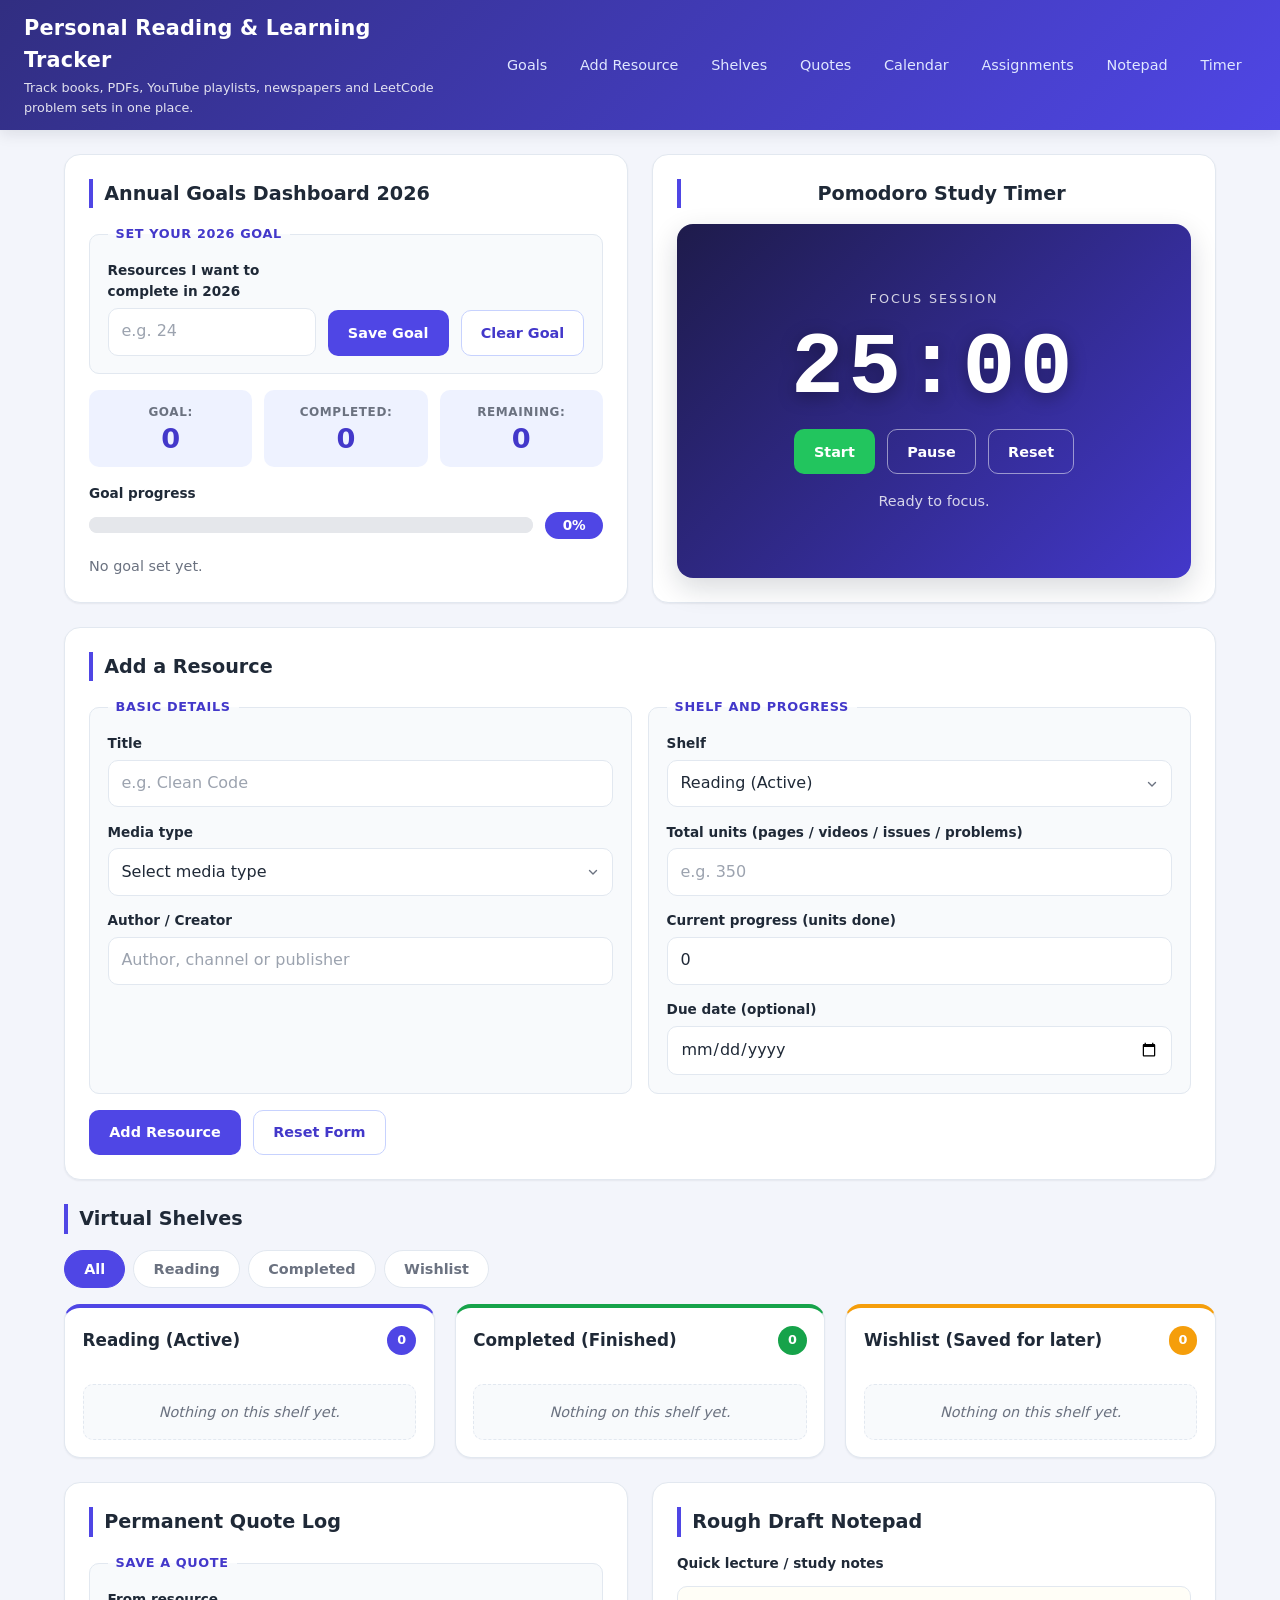
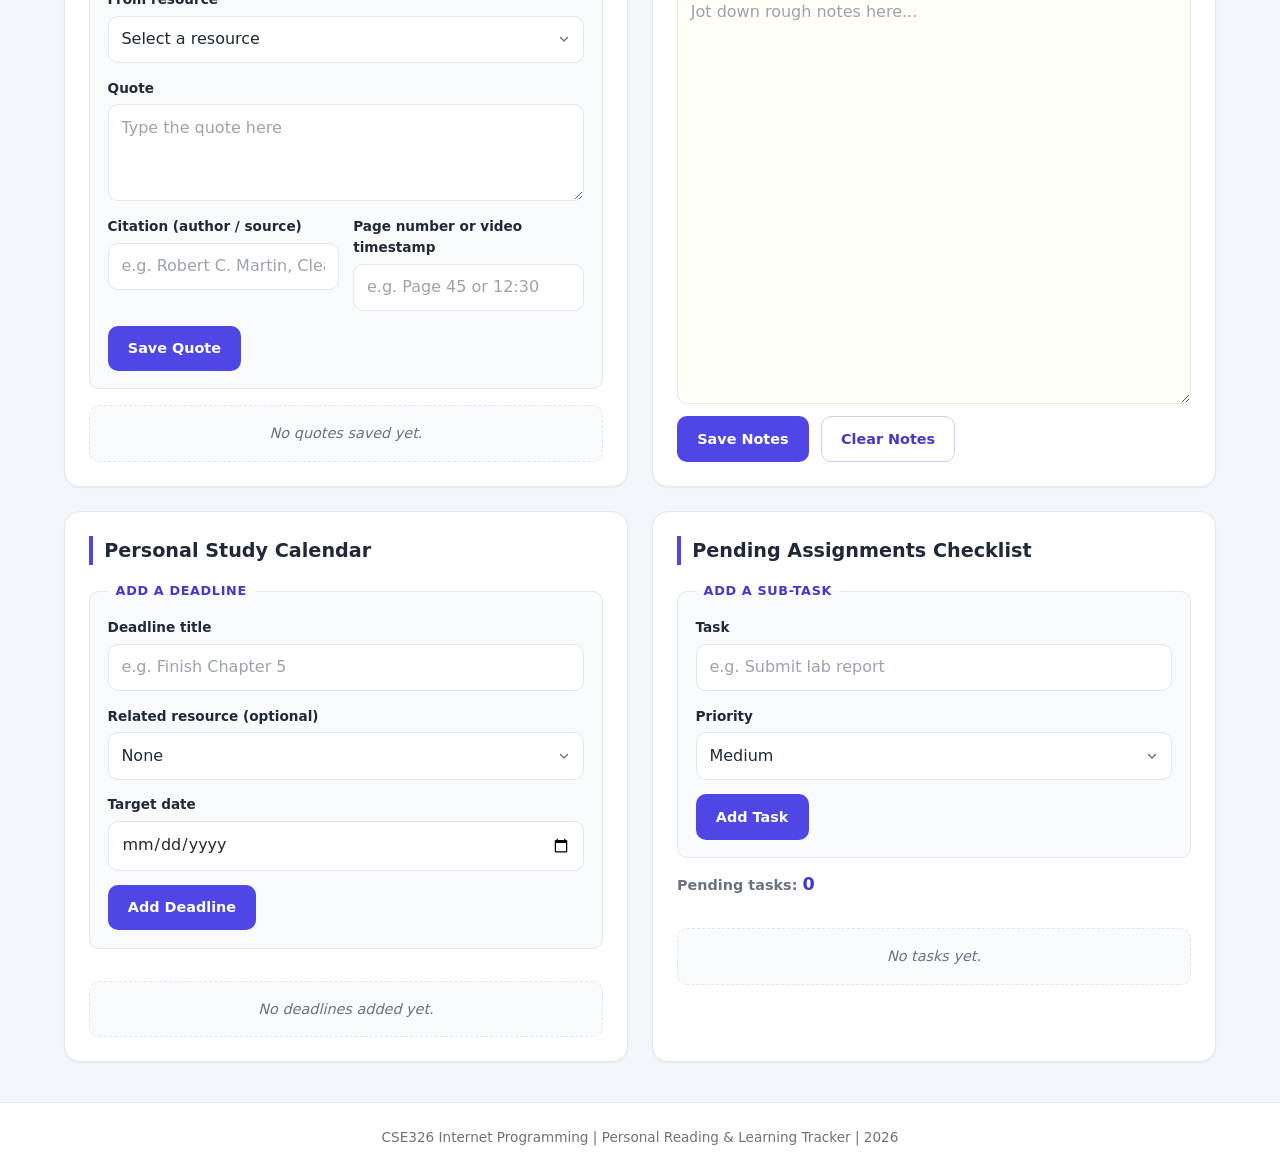
==== index.html @ ac452974 "Rename indexnaveen.html to index.html" ====
<!DOCTYPE html>
<html lang="en">
<head>
  <meta charset="UTF-8">
  <meta name="viewport" content="width=device-width, initial-scale=1.0">
  <meta name="description" content="Personal Reading and Learning Tracker for books, PDFs, YouTube playlists, newspapers and LeetCode problem sets.">
  <title>Personal Reading &amp; Learning Tracker</title>

  <!-- External stylesheet (will be created in the CSS step) -->
  <style>
/* =========================================================
   Personal Reading & Learning Tracker  |  style.css
   CSE326 Internet Programming
   ========================================================= */


/* =========================================================
   1. DESIGN TOKENS (colors, radius, shadows, spacing)
   Change a value here and it updates everywhere.
   ========================================================= */
:root {
  /* Brand and surface colors */
  --color-primary: #4f46e5;
  --color-primary-dark: #4338ca;
  --color-primary-soft: #eef2ff;
  --color-bg: #f3f5fb;
  --color-surface: #ffffff;
  --color-surface-alt: #f8fafc;
  --color-text: #1f2937;
  --color-muted: #6b7280;
  --color-border: #e2e8f0;
  --color-success: #16a34a;
  --color-danger: #dc2626;
  --color-warning: #d97706;

  /* Media type badge colors */
  --badge-book: #1e3a8a;        /* deep blue */
  --badge-pdf: #dc143c;         /* crimson red */
  --badge-youtube: #7f1d1d;     /* dark red */
  --badge-newspaper: #0f766e;   /* teal */
  --badge-leetcode: #f5a623;    /* orange / gold */

  /* Shape and depth */
  --radius-sm: 6px;
  --radius-md: 10px;
  --radius-lg: 16px;
  --radius-pill: 999px;
  --shadow-sm: 0 1px 2px rgba(15, 23, 42, 0.06);
  --shadow-md: 0 4px 14px rgba(15, 23, 42, 0.10);
  --shadow-lg: 0 10px 28px rgba(15, 23, 42, 0.16);

  /* Typography and motion */
  --font-main: "Segoe UI", system-ui, -apple-system, Roboto, "Helvetica Neue", Arial, sans-serif;
  --font-digital: "Courier New", ui-monospace, "SF Mono", Consolas, monospace;
  --transition: 0.2s ease;

  /* Dropdown arrow icon (used by every select) */
  --chevron-icon: url("data:image/svg+xml,%3Csvg xmlns='http://www.w3.org/2000/svg' viewBox='0 0 20 20' fill='none' stroke='%236b7280' stroke-width='2' stroke-linecap='round' stroke-linejoin='round'%3E%3Cpath d='M5 8l5 5 5-5'/%3E%3C/svg%3E");
}


/* =========================================================
   2. RESET AND BASE STYLES
   ========================================================= */
*,
*::before,
*::after {
  box-sizing: border-box;
}

html {
  scroll-behavior: smooth;
}

body {
  margin: 0;
  font-family: var(--font-main);
  font-size: 16px;
  line-height: 1.55;
  color: var(--color-text);
  background: var(--color-bg);
}

h1, h2, h3, h4, p, blockquote {
  margin: 0;
}

ul {
  margin: 0;
  padding: 0;
  list-style: none;
}

/* Utility class: JavaScript adds "hidden" to hide something */
.hidden {
  display: none !important;
}


/* =========================================================
   3. STICKY HEADER AND NAVIGATION BAR
   ========================================================= */
.site-header {
  position: sticky;
  top: 0;
  z-index: 100;
  display: grid;
  grid-template-columns: 1fr auto;
  grid-template-areas:
    "title nav"
    "tagline nav";
  align-items: center;
  column-gap: 2rem;
  row-gap: 0.1rem;
  padding: 0.75rem 1.5rem;
  color: #ffffff;
  background: linear-gradient(135deg, #312e81, #4f46e5);
  box-shadow: var(--shadow-md);
}

.site-title {
  grid-area: title;
  font-size: 1.3rem;
  font-weight: 700;
  letter-spacing: 0.2px;
}

.site-tagline {
  grid-area: tagline;
  font-size: 0.8rem;
  opacity: 0.85;
}

.main-nav {
  grid-area: nav;
}

.main-nav-list {
  display: flex;
  flex-wrap: wrap;
  gap: 0.25rem;
}

.main-nav-link {
  display: block;
  padding: 0.5rem 0.9rem;
  font-size: 0.9rem;
  font-weight: 500;
  color: #e0e7ff;
  text-decoration: none;
  white-space: nowrap;
  border-radius: var(--radius-pill);
  transition: background var(--transition), color var(--transition);
}

.main-nav-link:hover {
  color: #ffffff;
  background: rgba(255, 255, 255, 0.18);
}

.main-nav-link:focus-visible {
  outline: 2px solid #ffffff;
  outline-offset: 2px;
}

/* Active tab indicator (JavaScript will add the "active" class later) */
.main-nav-link.active,
.main-nav-link[aria-current="page"] {
  color: var(--color-primary-dark);
  font-weight: 700;
  background: #ffffff;
  box-shadow: var(--shadow-sm);
}


/* =========================================================
   4. MAIN PAGE LAYOUT (desktop grid)
   Uses the section IDs from index.html
   ========================================================= */
.main-content {
  display: grid;
  grid-template-columns: repeat(2, minmax(0, 1fr));
  grid-template-areas:
    "goals    timer"
    "add      add"
    "shelves  shelves"
    "quotes   notes"
    "calendar tasks";
  gap: 1.5rem;
  max-width: 1200px;
  margin: 0 auto;
  padding: 1.5rem;
}

#goals-section        { grid-area: goals; }
#pomodoro-section     { grid-area: timer; }
#add-resource-section { grid-area: add; }
#shelves-section      { grid-area: shelves; }
#quotes-section       { grid-area: quotes; }
#notepad-section      { grid-area: notes; }
#calendar-section     { grid-area: calendar; }
#assignments-section  { grid-area: tasks; }

/* Every section looks like a white dashboard card */
.main-content > section {
  display: flex;
  flex-direction: column;
  gap: 1rem;
  min-width: 0;
  padding: 1.5rem;
  background: var(--color-surface);
  border: 1px solid var(--color-border);
  border-radius: var(--radius-lg);
  box-shadow: var(--shadow-sm);
  scroll-margin-top: 140px; /* keeps anchor jumps from hiding under the sticky header */
}

/* The shelves section only holds the three shelf cards, so it stays transparent */
#shelves-section {
  padding: 0;
  background: transparent;
  border: none;
  box-shadow: none;
}

.section-heading {
  padding-left: 0.7rem;
  font-size: 1.2rem;
  font-weight: 700;
  border-left: 4px solid var(--color-primary);
}


/* =========================================================
   5. FORMS AND CONTROLS
   ========================================================= */
.form-fieldset {
  display: flex;
  flex-direction: column;
  gap: 0.9rem;
  min-width: 0;
  margin: 0;
  padding: 1rem 1.1rem 1.1rem;
  background: var(--color-surface-alt);
  border: 1px solid var(--color-border);
  border-radius: var(--radius-md);
}

.form-legend {
  padding: 0 0.5rem;
  font-size: 0.8rem;
  font-weight: 700;
  letter-spacing: 0.05em;
  text-transform: uppercase;
  color: var(--color-primary-dark);
}

.form-group {
  display: flex;
  flex-direction: column;
  gap: 0.35rem;
  min-width: 0;
}

.form-label {
  font-size: 0.85rem;
  font-weight: 600;
}

.form-input,
.form-select,
.form-textarea {
  width: 100%;
  padding: 0.65rem 0.8rem;
  font: inherit;
  color: var(--color-text);
  background: #ffffff;
  border: 1.5px solid var(--color-border);
  border-radius: var(--radius-md);
  transition: border-color var(--transition), box-shadow var(--transition);
}

.form-input::placeholder,
.form-textarea::placeholder {
  color: #9ca3af;
}

/* Focus highlight */
.form-input:focus,
.form-select:focus,
.form-textarea:focus {
  outline: none;
  border-color: var(--color-primary);
  box-shadow: 0 0 0 3px rgba(79, 70, 229, 0.2);
}

/* Custom dropdown select */
.form-select,
.move-shelf-select {
  appearance: none;
  -webkit-appearance: none;
  cursor: pointer;
  background-image: var(--chevron-icon);
  background-repeat: no-repeat;
  background-position: right 0.75rem center;
  background-size: 14px;
}

.form-select {
  padding-right: 2.2rem;
}

.form-textarea {
  min-height: 90px;
  resize: vertical;
}

/* Buttons */
.button {
  display: inline-flex;
  align-items: center;
  justify-content: center;
  gap: 0.4rem;
  padding: 0.65rem 1.2rem;
  font: inherit;
  font-size: 0.9rem;
  font-weight: 600;
  cursor: pointer;
  border: 1.5px solid transparent;
  border-radius: var(--radius-md);
  transition: transform var(--transition), box-shadow var(--transition),
              background var(--transition), color var(--transition);
}

.button:hover {
  transform: translateY(-1px);
  box-shadow: var(--shadow-md);
}

.button:active {
  transform: translateY(0);
  box-shadow: none;
}

.button:focus-visible {
  outline: 3px solid rgba(79, 70, 229, 0.45);
  outline-offset: 2px;
}

.button:disabled {
  opacity: 0.5;
  cursor: not-allowed;
  transform: none;
  box-shadow: none;
}

.button-primary {
  color: #ffffff;
  background: var(--color-primary);
}

.button-primary:hover {
  background: var(--color-primary-dark);
}

.button-secondary {
  color: var(--color-primary-dark);
  background: #ffffff;
  border-color: #c7d2fe;
}

.button-secondary:hover {
  background: var(--color-primary-soft);
}

.button-danger {
  padding: 0.45rem 0.8rem;
  font-size: 0.8rem;
  color: var(--color-danger);
  background: #ffffff;
  border-color: #fecaca;
}

.button-danger:hover {
  color: #ffffff;
  background: var(--color-danger);
}

.form-fieldset > .button {
  align-self: flex-start;
}

.form-actions {
  display: flex;
  flex-wrap: wrap;
  gap: 0.75rem;
}

/* Messages */
.error-message {
  font-size: 0.85rem;
  font-weight: 500;
  color: var(--color-danger);
}

.status-message {
  font-size: 0.9rem;
  color: var(--color-muted);
}

.error-message:empty,
.status-message:empty {
  display: none;
}

.empty-message {
  padding: 1rem;
  font-size: 0.9rem;
  font-style: italic;
  text-align: center;
  color: var(--color-muted);
  background: var(--color-surface-alt);
  border: 1px dashed var(--color-border);
  border-radius: var(--radius-md);
}


/* =========================================================
   6. ANNUAL GOALS DASHBOARD AND PROGRESS BAR
   ========================================================= */
/* Goal form: input on the left, two buttons on the right */
#goal-fieldset {
  display: grid;
  grid-template-columns: minmax(0, 1fr) auto auto;
  align-items: end;
  gap: 0.75rem;
}

#goal-fieldset > .button {
  align-self: end;
}

/* Three counter tiles */
.goal-counters {
  display: grid;
  grid-template-columns: repeat(3, 1fr);
  gap: 0.75rem;
}

.counter-item {
  display: flex;
  flex-direction: column;
  gap: 0.15rem;
  padding: 0.8rem 0.5rem;
  font-size: 0.75rem;
  font-weight: 600;
  letter-spacing: 0.05em;
  text-align: center;
  text-transform: uppercase;
  color: var(--color-muted);
  background: var(--color-primary-soft);
  border-radius: var(--radius-md);
}

.counter-value {
  font-size: 1.7rem;
  line-height: 1.1;
  letter-spacing: 0;
  text-transform: none;
  color: var(--color-primary-dark);
}

.goal-progress-wrapper {
  display: flex;
  flex-wrap: wrap;
  align-items: center;
  gap: 0.5rem 0.75rem;
}

.goal-progress-wrapper .form-label {
  flex: 0 0 100%;
}

/* Styled progress bar: track + filled part */
.goal-progress-bar {
  flex: 1;
  min-width: 0;
  height: 16px;
  border: none;
  border-radius: var(--radius-pill);
  background: #e5e7eb;
  overflow: hidden;
  appearance: none;
  -webkit-appearance: none;
}

.goal-progress-bar::-webkit-progress-bar {
  background: #e5e7eb;
  border-radius: var(--radius-pill);
}

.goal-progress-bar::-webkit-progress-value {
  background: linear-gradient(90deg, #6366f1, #22c55e);
  border-radius: var(--radius-pill);
  transition: width 0.4s ease;
}

.goal-progress-bar::-moz-progress-bar {
  background: linear-gradient(90deg, #6366f1, #22c55e);
  border-radius: var(--radius-pill);
}

/* Percentage counter pill */
.goal-progress-percent {
  min-width: 3.6rem;
  padding: 0.2rem 0.75rem;
  font-size: 0.85rem;
  font-weight: 700;
  text-align: center;
  color: #ffffff;
  background: var(--color-primary);
  border-radius: var(--radius-pill);
}


/* =========================================================
   7. ADD RESOURCE FORM (two fieldsets side by side)
   ========================================================= */
.resource-form {
  display: grid;
  grid-template-columns: repeat(2, minmax(0, 1fr));
  gap: 1rem;
}

.resource-form .form-actions,
.resource-form .error-message {
  grid-column: 1 / -1;
}


/* =========================================================
   8. VIRTUAL SHELVES AND FILTER BUTTONS
   ========================================================= */
.filter-group {
  display: flex;
  flex-wrap: wrap;
  gap: 0.5rem;
}

.filter-button {
  padding: 0.45rem 1.2rem;
  color: var(--color-muted);
  background: #ffffff;
  border-color: var(--color-border);
  border-radius: var(--radius-pill);
}

.filter-button:hover {
  color: var(--color-primary-dark);
  background: var(--color-primary-soft);
}

.filter-button.active {
  color: #ffffff;
  background: var(--color-primary);
  border-color: var(--color-primary);
}

.shelves-grid {
  display: grid;
  grid-template-columns: repeat(auto-fit, minmax(280px, 1fr));
  align-items: start;
  gap: 1.25rem;
}

.shelf {
  --shelf-accent: var(--color-primary);
  display: flex;
  flex-direction: column;
  gap: 0.9rem;
  min-width: 0;
  padding: 1.1rem;
  background: var(--color-surface);
  border: 1px solid var(--color-border);
  border-top: 4px solid var(--shelf-accent);
  border-radius: var(--radius-lg);
  box-shadow: var(--shadow-sm);
}

.shelf-reading   { --shelf-accent: #4f46e5; }
.shelf-completed { --shelf-accent: #16a34a; }
.shelf-wishlist  { --shelf-accent: #f59e0b; }

.shelf-heading {
  display: flex;
  align-items: center;
  justify-content: space-between;
  gap: 0.5rem;
  font-size: 1.05rem;
}

.shelf-count {
  display: inline-flex;
  align-items: center;
  justify-content: center;
  min-width: 1.8rem;
  height: 1.8rem;
  padding: 0 0.5rem;
  font-size: 0.8rem;
  font-weight: 700;
  color: #ffffff;
  background: var(--shelf-accent);
  border-radius: var(--radius-pill);
}

.resource-list {
  display: grid;
  gap: 0.9rem;
}


/* =========================================================
   9. RESOURCE CARDS (library cards)
   ========================================================= */
.resource-card {
  --media-color: var(--color-primary);
  display: flex;
  flex-direction: column;
  gap: 0.6rem;
  padding: 1rem;
  background: var(--color-surface);
  border: 1px solid var(--color-border);
  border-left: 5px solid var(--media-color);
  border-radius: var(--radius-md);
  box-shadow: var(--shadow-sm);
  transition: transform var(--transition), box-shadow var(--transition);
}

/* Hover elevation effect */
.resource-card:hover {
  transform: translateY(-4px);
  box-shadow: var(--shadow-lg);
}

/* Card edge color follows the media type (JavaScript sets data-media later) */
.resource-card[data-media="book"]      { --media-color: var(--badge-book); }
.resource-card[data-media="pdf"]       { --media-color: var(--badge-pdf); }
.resource-card[data-media="youtube"]   { --media-color: var(--badge-youtube); }
.resource-card[data-media="newspaper"] { --media-color: var(--badge-newspaper); }
.resource-card[data-media="leetcode"]  { --media-color: var(--badge-leetcode); }

.resource-card-header {
  display: flex;
  align-items: flex-start;
  justify-content: space-between;
  gap: 0.5rem;
  padding-bottom: 0.5rem;
  border-bottom: 1px solid var(--color-border);
}

.resource-title {
  font-size: 1rem;
  line-height: 1.3;
  overflow-wrap: anywhere;
}

.resource-creator {
  font-size: 0.85rem;
  color: var(--color-muted);
}

.resource-due {
  font-size: 0.8rem;
  color: var(--color-muted);
}

.resource-due-date {
  font-weight: 600;
  color: var(--color-text);
}

/* ----- Media type badges (color-coded pills) ----- */
.resource-media-badge {
  display: inline-block;
  flex-shrink: 0;
  padding: 0.2rem 0.7rem;
  font-size: 0.7rem;
  font-weight: 700;
  letter-spacing: 0.03em;
  text-transform: uppercase;
  white-space: nowrap;
  color: #ffffff;
  background: #64748b;
  border-radius: var(--radius-pill);
}

.resource-media-badge:empty {
  display: none;
}

.badge-book      { background: var(--badge-book);      color: #ffffff; }
.badge-pdf       { background: var(--badge-pdf);       color: #ffffff; }
.badge-youtube   { background: var(--badge-youtube);   color: #ffffff; }
.badge-newspaper { background: var(--badge-newspaper); color: #ffffff; }
.badge-leetcode  { background: var(--badge-leetcode);  color: #1f1f1f; }

/* ----- Progress area with the range slider ----- */
.resource-progress-area {
  display: flex;
  flex-direction: column;
  gap: 0.4rem;
  padding: 0.7rem 0.8rem;
  background: var(--color-surface-alt);
  border-radius: var(--radius-md);
}

.progress-slider-label {
  display: flex;
  flex-direction: column;
  gap: 0.4rem;
  font-size: 0.8rem;
  font-weight: 600;
  color: var(--color-muted);
}

/* Numerical output pill, e.g. "120 / 350" */
.progress-output {
  align-self: flex-end;
  padding: 0.15rem 0.7rem;
  font-size: 0.85rem;
  font-weight: 700;
  font-variant-numeric: tabular-nums;
  color: var(--color-primary-dark);
  background: var(--color-primary-soft);
  border-radius: var(--radius-pill);
}

/* Custom range slider.
   --fill is the filled percentage; JavaScript can update it later. */
.progress-slider {
  --fill: 0%;
  width: 100%;
  height: 20px;
  margin: 0;
  cursor: pointer;
  background: transparent;
  accent-color: var(--color-primary);
  appearance: none;
  -webkit-appearance: none;
}

.progress-slider:focus {
  outline: none;
}

/* Chrome, Edge, Safari */
.progress-slider::-webkit-slider-runnable-track {
  height: 8px;
  border-radius: var(--radius-pill);
  background: linear-gradient(to right, var(--color-primary) var(--fill), #dbe1ee var(--fill));
}

.progress-slider::-webkit-slider-thumb {
  width: 20px;
  height: 20px;
  margin-top: -6px;
  background: #ffffff;
  border: 3px solid var(--color-primary);
  border-radius: 50%;
  box-shadow: 0 2px 6px rgba(0, 0, 0, 0.25);
  transition: transform 0.15s ease;
  appearance: none;
  -webkit-appearance: none;
}

.progress-slider:hover::-webkit-slider-thumb {
  transform: scale(1.15);
}

.progress-slider:focus-visible::-webkit-slider-thumb {
  box-shadow: 0 0 0 5px rgba(79, 70, 229, 0.3);
}

/* Firefox */
.progress-slider::-moz-range-track {
  height: 8px;
  background: #dbe1ee;
  border-radius: var(--radius-pill);
}

.progress-slider::-moz-range-progress {
  height: 8px;
  background: var(--color-primary);
  border-radius: var(--radius-pill);
}

.progress-slider::-moz-range-thumb {
  box-sizing: border-box;
  width: 20px;
  height: 20px;
  background: #ffffff;
  border: 3px solid var(--color-primary);
  border-radius: 50%;
  box-shadow: 0 2px 6px rgba(0, 0, 0, 0.25);
}

.progress-slider:focus-visible::-moz-range-thumb {
  box-shadow: 0 0 0 5px rgba(79, 70, 229, 0.3);
}

/* ----- Card actions: move shelf + delete ----- */
.resource-card-actions {
  display: flex;
  flex-wrap: wrap;
  align-items: center;
  justify-content: space-between;
  gap: 0.5rem;
  padding-top: 0.6rem;
  border-top: 1px solid var(--color-border);
}

.move-shelf-label {
  display: flex;
  align-items: center;
  gap: 0.4rem;
  font-size: 0.8rem;
  font-weight: 600;
  color: var(--color-muted);
}

.move-shelf-select {
  padding: 0.35rem 1.9rem 0.35rem 0.6rem;
  font: inherit;
  font-size: 0.8rem;
  color: var(--color-text);
  background-color: #ffffff;
  border: 1.5px solid var(--color-border);
  border-radius: var(--radius-sm);
}

.move-shelf-select:focus {
  outline: none;
  border-color: var(--color-primary);
  box-shadow: 0 0 0 3px rgba(79, 70, 229, 0.2);
}


/* =========================================================
   10. QUOTE LOG (form grid + blockquotes)
   ========================================================= */
.quote-form .form-fieldset {
  display: grid;
  grid-template-columns: repeat(2, minmax(0, 1fr));
  gap: 0.9rem;
}

/* The resource dropdown and the quote textarea take the full row */
.quote-form .form-group:has(> select),
.quote-form .form-group:has(> textarea),
.quote-form .form-fieldset > .button {
  grid-column: 1 / -1;
}

.quote-form .form-fieldset > .button {
  justify-self: start;
}

.quotes-list {
  display: grid;
  gap: 0.9rem;
}

.quote-item {
  display: flex;
  align-items: flex-start;
  justify-content: space-between;
  gap: 1rem;
  padding: 1rem;
  background: var(--color-surface-alt);
  border: 1px solid var(--color-border);
  border-radius: var(--radius-md);
  box-shadow: var(--shadow-sm);
}

.quote-body {
  flex: 1;
  min-width: 0;
  padding-left: 1rem;
  border-left: 4px solid var(--color-primary);
}

.quote-text {
  font-size: 1rem;
  font-style: italic;
  line-height: 1.6;
  overflow-wrap: anywhere;
}

.quote-meta {
  display: flex;
  flex-wrap: wrap;
  gap: 0.25rem 0.75rem;
  margin-top: 0.6rem;
  font-size: 0.8rem;
  color: var(--color-muted);
}

.quote-meta > :empty {
  display: none;
}

.quote-citation {
  font-style: normal;
  font-weight: 600;
  color: var(--color-primary-dark);
}

.quote-resource-name {
  padding: 0 0.6rem;
  color: var(--color-primary-dark);
  background: var(--color-primary-soft);
  border-radius: var(--radius-pill);
}

.quote-timestamp {
  margin-left: auto;
}


/* =========================================================
   11. STUDY CALENDAR (deadlines)
   ========================================================= */
.deadline-list {
  display: grid;
  gap: 0.6rem;
}

.deadline-item {
  display: flex;
  flex-wrap: wrap;
  align-items: center;
  gap: 0.4rem 0.75rem;
  padding: 0.75rem 0.9rem;
  background: var(--color-surface-alt);
  border: 1px solid var(--color-border);
  border-left: 4px solid var(--color-warning);
  border-radius: var(--radius-md);
}

.deadline-title {
  flex: 1 1 140px;
  min-width: 0;
  overflow-wrap: anywhere;
}

.deadline-date {
  font-size: 0.85rem;
  font-variant-numeric: tabular-nums;
  color: var(--color-muted);
}

.deadline-resource,
.deadline-countdown {
  padding: 0.1rem 0.65rem;
  font-size: 0.75rem;
  font-weight: 700;
  border-radius: var(--radius-pill);
}

.deadline-resource {
  color: var(--color-primary-dark);
  background: var(--color-primary-soft);
}

.deadline-countdown {
  color: #92400e;
  background: #fef3c7;
}

.deadline-resource:empty,
.deadline-countdown:empty {
  display: none;
}

/* JavaScript can add "overdue" to a past deadline */
.deadline-item.overdue {
  border-left-color: var(--color-danger);
}

.deadline-item.overdue .deadline-countdown {
  color: #991b1b;
  background: #fee2e2;
}


/* =========================================================
   12. PENDING ASSIGNMENTS CHECKLIST
   ========================================================= */
.task-summary {
  font-size: 0.9rem;
  font-weight: 600;
  color: var(--color-muted);
}

.task-summary .counter-value {
  font-size: 1.1rem;
}

.task-list {
  display: grid;
  gap: 0.6rem;
}

.task-item {
  display: flex;
  align-items: center;
  gap: 0.75rem;
  padding: 0.7rem 0.9rem;
  background: var(--color-surface-alt);
  border: 1px solid var(--color-border);
  border-radius: var(--radius-md);
}

.task-checkbox {
  flex-shrink: 0;
  width: 20px;
  height: 20px;
  cursor: pointer;
  accent-color: var(--color-primary);
}

.task-title {
  flex: 1;
  min-width: 0;
  overflow-wrap: anywhere;
}

/* A ticked checkbox crosses out the task title (pure CSS) */
.task-checkbox:checked + .task-title {
  color: var(--color-muted);
  text-decoration: line-through;
}

.task-priority-badge {
  padding: 0.15rem 0.7rem;
  font-size: 0.7rem;
  font-weight: 700;
  letter-spacing: 0.03em;
  text-transform: uppercase;
  color: #374151;
  background: #e5e7eb;
  border-radius: var(--radius-pill);
}

/* JavaScript will add one of these classes to the priority badge */
.priority-high   { color: #991b1b; background: #fee2e2; }
.priority-medium { color: #92400e; background: #fef3c7; }
.priority-low    { color: #166534; background: #dcfce7; }


/* =========================================================
   13. ROUGH DRAFT NOTEPAD
   ========================================================= */
#notepad-form {
  display: flex;
  flex: 1;
  flex-direction: column;
  gap: 0.75rem;
}

.notepad-textarea {
  flex: 1;
  min-height: 220px;
  line-height: 1.7;
  background: #fffef7;
}


/* =========================================================
   14. POMODORO STUDY TIMER
   ========================================================= */
#pomodoro-section {
  text-align: center;
}

.pomodoro-card {
  display: flex;
  flex: 1;
  flex-direction: column;
  align-items: center;
  justify-content: center;
  gap: 1rem;
  padding: 1.5rem 1rem;
  color: #ffffff;
  background: linear-gradient(135deg, #1e1b4b, #4338ca);
  border-radius: var(--radius-lg);
  box-shadow: var(--shadow-lg);
}

.timer-mode-label {
  font-size: 0.8rem;
  letter-spacing: 0.15em;
  text-transform: uppercase;
  opacity: 0.8;
}

/* Large digital counter */
.timer-display {
  font-family: var(--font-digital);
  font-size: clamp(3.2rem, 9vw, 5.5rem);
  font-weight: 700;
  font-variant-numeric: tabular-nums;
  line-height: 1;
  letter-spacing: 0.05em;
  text-shadow: 0 4px 18px rgba(0, 0, 0, 0.35);
}

/* JavaScript can add "running" while the timer counts down */
.timer-display.running {
  color: #86efac;
}

/* Start, Pause and Reset side by side */
.timer-controls {
  display: flex;
  flex-wrap: wrap;
  justify-content: center;
  gap: 0.75rem;
}

.pomodoro-card .button-primary {
  background: #22c55e;
}

.pomodoro-card .button-primary:hover {
  background: #16a34a;
}

.pomodoro-card .button-secondary {
  color: #ffffff;
  background: transparent;
  border-color: rgba(255, 255, 255, 0.5);
}

.pomodoro-card .button-secondary:hover {
  background: rgba(255, 255, 255, 0.15);
}

.pomodoro-card .status-message {
  color: rgba(255, 255, 255, 0.8);
}


/* =========================================================
   15. FOOTER
   ========================================================= */
.site-footer {
  margin-top: 1rem;
  padding: 1.5rem 1rem;
  font-size: 0.85rem;
  text-align: center;
  color: var(--color-muted);
  background: var(--color-surface);
  border-top: 1px solid var(--color-border);
}


/* =========================================================
   16. RESPONSIVE: SMALL LAPTOP / LARGE TABLET (max 1100px)
   Header stacks: title, tagline, then the nav row
   ========================================================= */
@media (max-width: 1100px) {
  .site-header {
    grid-template-columns: 1fr;
    grid-template-areas:
      "title"
      "tagline"
      "nav";
    row-gap: 0.4rem;
  }
}


/* =========================================================
   17. RESPONSIVE: TABLET (max 1024px)
   ========================================================= */
@media (max-width: 1024px) {
  .main-content {
    gap: 1.25rem;
    padding: 1.25rem;
  }

  .main-content > section {
    padding: 1.25rem;
  }
}


/* =========================================================
   18. RESPONSIVE: MOBILE (max 768px)
   Everything becomes one stacked column
   ========================================================= */
@media (max-width: 768px) {
  .site-header {
    padding: 0.6rem 1rem;
  }

  .site-title {
    font-size: 1.1rem;
  }

  .site-tagline {
    display: none;
  }

  /* Menu scrolls sideways instead of wrapping */
  .main-nav {
    overflow-x: auto;
    padding-bottom: 0.2rem;
  }

  .main-nav-list {
    flex-wrap: nowrap;
  }

  .main-content {
    grid-template-columns: minmax(0, 1fr);
    grid-template-areas:
      "goals"
      "timer"
      "add"
      "shelves"
      "quotes"
      "calendar"
      "tasks"
      "notes";
    padding: 1rem;
  }

  .main-content > section {
    padding: 1rem;
    scroll-margin-top: 110px;
  }

  #shelves-section {
    padding: 0;
  }

  .resource-form,
  .quote-form .form-fieldset {
    grid-template-columns: 1fr;
  }

  .shelves-grid {
    grid-template-columns: 1fr;
  }

  .quote-item {
    flex-direction: column;
  }

  .quote-timestamp {
    margin-left: 0;
  }
}


/* =========================================================
   19. RESPONSIVE: SMALL PHONES (max 480px)
   ========================================================= */
@media (max-width: 480px) {
  #goal-fieldset {
    grid-template-columns: 1fr;
  }

  #goal-fieldset > .button {
    width: 100%;
  }

  .counter-item {
    padding: 0.6rem 0.25rem;
    font-size: 0.65rem;
  }

  .counter-value {
    font-size: 1.4rem;
  }

  .form-actions .button {
    flex: 1;
  }

  .timer-controls .button {
    flex: 1;
    padding-inline: 0.8rem;
  }

  .resource-card-actions {
    flex-direction: column;
    align-items: stretch;
  }

  .move-shelf-label {
    justify-content: space-between;
  }
}


/* =========================================================
   20. ACCESSIBILITY: reduce motion for users who prefer it
   ========================================================= */
@media (prefers-reduced-motion: reduce) {
  *,
  *::before,
  *::after {
    scroll-behavior: auto !important;
    transition-duration: 0.01ms !important;
    animation-duration: 0.01ms !important;
  }
}

</style>
</head>
<body id="app-body">

  <!-- ==========================================================
       BLOCK 1: SITE HEADER AND MAIN NAVIGATION
       ========================================================== -->
  <header id="site-header" class="site-header">
    <h1 id="site-title" class="site-title">Personal Reading &amp; Learning Tracker</h1>
    <p id="site-tagline" class="site-tagline">Track books, PDFs, YouTube playlists, newspapers and LeetCode problem sets in one place.</p>

    <nav id="main-nav" class="main-nav" aria-label="Main navigation">
      <ul id="main-nav-list" class="main-nav-list">
        <li class="main-nav-item"><a id="nav-goals" class="main-nav-link" href="#goals-section">Goals</a></li>
        <li class="main-nav-item"><a id="nav-add" class="main-nav-link" href="#add-resource-section">Add Resource</a></li>
        <li class="main-nav-item"><a id="nav-shelves" class="main-nav-link" href="#shelves-section">Shelves</a></li>
        <li class="main-nav-item"><a id="nav-quotes" class="main-nav-link" href="#quotes-section">Quotes</a></li>
        <li class="main-nav-item"><a id="nav-calendar" class="main-nav-link" href="#calendar-section">Calendar</a></li>
        <li class="main-nav-item"><a id="nav-assignments" class="main-nav-link" href="#assignments-section">Assignments</a></li>
        <li class="main-nav-item"><a id="nav-notes" class="main-nav-link" href="#notepad-section">Notepad</a></li>
        <li class="main-nav-item"><a id="nav-timer" class="main-nav-link" href="#pomodoro-section">Timer</a></li>
      </ul>
    </nav>
  </header>

  <main id="main-content" class="main-content">

    <!-- ==========================================================
         BLOCK 2: ANNUAL GOALS DASHBOARD (2026)
         Goal input, completion counters and progress bar
         ========================================================== -->
    <section id="goals-section" class="dashboard-section goals-section">
      <h2 id="goals-heading" class="section-heading">Annual Goals Dashboard 2026</h2>

      <form id="goal-form" class="goal-form" novalidate>
        <fieldset id="goal-fieldset" class="form-fieldset">
          <legend id="goal-legend" class="form-legend">Set your 2026 goal</legend>

          <div class="form-group">
            <label id="goal-label" class="form-label" for="goal-input">Resources I want to complete in 2026</label>
            <input type="number" id="goal-input" class="form-input goal-input" name="goalTarget" min="1" max="1000" placeholder="e.g. 24">
          </div>

          <button type="submit" id="goal-submit-button" class="button button-primary goal-submit-button">Save Goal</button>
          <button type="button" id="goal-reset-button" class="button button-secondary goal-reset-button">Clear Goal</button>
        </fieldset>
        <p id="goal-error-message" class="error-message" aria-live="polite"></p>
      </form>

      <!-- Completion counters -->
      <div id="goal-counters" class="goal-counters">
        <p class="counter-item">Goal: <strong id="goal-target-count" class="counter-value">0</strong></p>
        <p class="counter-item">Completed: <strong id="goal-completed-count" class="counter-value">0</strong></p>
        <p class="counter-item">Remaining: <strong id="goal-remaining-count" class="counter-value">0</strong></p>
      </div>

      <!-- Goal progress bar -->
      <div id="goal-progress-wrapper" class="goal-progress-wrapper">
        <label id="goal-progress-label" class="form-label" for="goal-progress-bar">Goal progress</label>
        <progress id="goal-progress-bar" class="goal-progress-bar" value="0" max="100">0%</progress>
        <output id="goal-progress-percent" class="goal-progress-percent" for="goal-progress-bar">0%</output>
      </div>
      <p id="goal-status-message" class="status-message" aria-live="polite">No goal set yet.</p>
    </section>

    <!-- ==========================================================
         BLOCK 3: ADD RESOURCE FORM
         Title, media type, creator, shelf, total units, progress, due date
         ========================================================== -->
    <section id="add-resource-section" class="form-section add-resource-section">
      <h2 id="add-resource-heading" class="section-heading">Add a Resource</h2>

      <form id="resource-form" class="resource-form" novalidate>

        <!-- Group A: basic details -->
        <fieldset id="resource-details-fieldset" class="form-fieldset">
          <legend id="resource-details-legend" class="form-legend">Basic details</legend>

          <div class="form-group">
            <label id="resource-title-label" class="form-label" for="resource-title-input">Title</label>
            <input type="text" id="resource-title-input" class="form-input" name="title" placeholder="e.g. Clean Code">
          </div>

          <div class="form-group">
            <label id="resource-media-label" class="form-label" for="resource-media-select">Media type</label>
            <select id="resource-media-select" class="form-select" name="mediaType">
              <option value="">Select media type</option>
              <option value="book">Physical Book</option>
              <option value="pdf">PDF</option>
              <option value="youtube">YouTube Playlist</option>
              <option value="newspaper">Newspaper</option>
              <option value="leetcode">LeetCode Problem Set</option>
            </select>
          </div>

          <div class="form-group">
            <label id="resource-creator-label" class="form-label" for="resource-creator-input">Author / Creator</label>
            <input type="text" id="resource-creator-input" class="form-input" name="creator" placeholder="Author, channel or publisher">
          </div>
        </fieldset>

        <!-- Group B: shelf, units and progress -->
        <fieldset id="resource-progress-fieldset" class="form-fieldset">
          <legend id="resource-progress-legend" class="form-legend">Shelf and progress</legend>

          <div class="form-group">
            <label id="resource-shelf-label" class="form-label" for="resource-shelf-select">Shelf</label>
            <select id="resource-shelf-select" class="form-select" name="shelf">
              <option value="reading">Reading (Active)</option>
              <option value="completed">Completed (Finished)</option>
              <option value="wishlist">Wishlist (Saved for later)</option>
            </select>
          </div>

          <div class="form-group">
            <label id="resource-total-label" class="form-label" for="resource-total-input">Total units (pages / videos / issues / problems)</label>
            <input type="number" id="resource-total-input" class="form-input" name="totalUnits" min="1" placeholder="e.g. 350">
          </div>

          <div class="form-group">
            <label id="resource-current-label" class="form-label" for="resource-current-input">Current progress (units done)</label>
            <input type="number" id="resource-current-input" class="form-input" name="currentProgress" min="0" value="0">
          </div>

          <div class="form-group">
            <label id="resource-due-label" class="form-label" for="resource-due-input">Due date (optional)</label>
            <input type="date" id="resource-due-input" class="form-input" name="dueDate">
          </div>
        </fieldset>

        <div id="resource-form-actions" class="form-actions">
          <button type="submit" id="resource-submit-button" class="button button-primary">Add Resource</button>
          <button type="reset" id="resource-reset-button" class="button button-secondary">Reset Form</button>
        </div>
        <p id="resource-error-message" class="error-message" aria-live="polite"></p>
      </form>
    </section>

    <!-- ==========================================================
         BLOCK 4: VIRTUAL SHELVES
         Filter buttons plus Reading, Completed and Wishlist containers
         ========================================================== -->
    <section id="shelves-section" class="shelves-section">
      <h2 id="shelves-heading" class="section-heading">Virtual Shelves</h2>

      <!-- Shelf filter buttons -->
      <div id="shelf-filter-group" class="filter-group" role="group" aria-label="Filter shelves">
        <button type="button" id="filter-all-button" class="button filter-button active" data-filter="all">All</button>
        <button type="button" id="filter-reading-button" class="button filter-button" data-filter="reading">Reading</button>
        <button type="button" id="filter-completed-button" class="button filter-button" data-filter="completed">Completed</button>
        <button type="button" id="filter-wishlist-button" class="button filter-button" data-filter="wishlist">Wishlist</button>
      </div>

      <div id="shelves-grid" class="shelves-grid">

        <!-- Shelf 1: Reading (Active) -->
        <section id="shelf-reading" class="shelf shelf-reading" data-shelf="reading">
          <h3 id="shelf-reading-heading" class="shelf-heading">Reading (Active) <span id="shelf-reading-count" class="shelf-count">0</span></h3>
          <div id="reading-list" class="resource-list"></div>
          <p id="reading-empty-message" class="empty-message">Nothing on this shelf yet.</p>
        </section>

        <!-- Shelf 2: Completed (Finished) -->
        <section id="shelf-completed" class="shelf shelf-completed" data-shelf="completed">
          <h3 id="shelf-completed-heading" class="shelf-heading">Completed (Finished) <span id="shelf-completed-count" class="shelf-count">0</span></h3>
          <div id="completed-list" class="resource-list"></div>
          <p id="completed-empty-message" class="empty-message">Nothing on this shelf yet.</p>
        </section>

        <!-- Shelf 3: Wishlist (Saved for later) -->
        <section id="shelf-wishlist" class="shelf shelf-wishlist" data-shelf="wishlist">
          <h3 id="shelf-wishlist-heading" class="shelf-heading">Wishlist (Saved for later) <span id="shelf-wishlist-count" class="shelf-count">0</span></h3>
          <div id="wishlist-list" class="resource-list"></div>
          <p id="wishlist-empty-message" class="empty-message">Nothing on this shelf yet.</p>
        </section>

      </div>
    </section>

    <!-- ==========================================================
         BLOCK 5: PERMANENT QUOTE LOG
         Quote input form and display container
         ========================================================== -->
    <section id="quotes-section" class="quotes-section">
      <h2 id="quotes-heading" class="section-heading">Permanent Quote Log</h2>

      <form id="quote-form" class="quote-form" novalidate>
        <fieldset id="quote-fieldset" class="form-fieldset">
          <legend id="quote-legend" class="form-legend">Save a quote</legend>

          <div class="form-group">
            <label id="quote-resource-label" class="form-label" for="quote-resource-select">From resource</label>
            <select id="quote-resource-select" class="form-select" name="quoteResource">
              <option value="">Select a resource</option>
            </select>
          </div>

          <div class="form-group">
            <label id="quote-text-label" class="form-label" for="quote-text-input">Quote</label>
            <textarea id="quote-text-input" class="form-textarea" name="quoteText" rows="3" placeholder="Type the quote here"></textarea>
          </div>

          <div class="form-group">
            <label id="quote-citation-label" class="form-label" for="quote-citation-input">Citation (author / source)</label>
            <input type="text" id="quote-citation-input" class="form-input" name="quoteCitation" placeholder="e.g. Robert C. Martin, Clean Code">
          </div>

          <div class="form-group">
            <label id="quote-location-label" class="form-label" for="quote-location-input">Page number or video timestamp</label>
            <input type="text" id="quote-location-input" class="form-input" name="quoteLocation" placeholder="e.g. Page 45 or 12:30">
          </div>

          <button type="submit" id="quote-submit-button" class="button button-primary">Save Quote</button>
        </fieldset>
        <p id="quote-error-message" class="error-message" aria-live="polite"></p>
      </form>

      <!-- Quote display container -->
      <div id="quotes-display" class="quotes-display">
        <ul id="quotes-list" class="quotes-list"></ul>
        <p id="quotes-empty-message" class="empty-message">No quotes saved yet.</p>
      </div>
    </section>

    <!-- ==========================================================
         BLOCK 6: PERSONAL STUDY CALENDAR
         Target due dates and deadlines
         ========================================================== -->
    <section id="calendar-section" class="calendar-section">
      <h2 id="calendar-heading" class="section-heading">Personal Study Calendar</h2>

      <form id="deadline-form" class="deadline-form" novalidate>
        <fieldset id="deadline-fieldset" class="form-fieldset">
          <legend id="deadline-legend" class="form-legend">Add a deadline</legend>

          <div class="form-group">
            <label id="deadline-title-label" class="form-label" for="deadline-title-input">Deadline title</label>
            <input type="text" id="deadline-title-input" class="form-input" name="deadlineTitle" placeholder="e.g. Finish Chapter 5">
          </div>

          <div class="form-group">
            <label id="deadline-resource-label" class="form-label" for="deadline-resource-select">Related resource (optional)</label>
            <select id="deadline-resource-select" class="form-select" name="deadlineResource">
              <option value="">None</option>
            </select>
          </div>

          <div class="form-group">
            <label id="deadline-date-label" class="form-label" for="deadline-date-input">Target date</label>
            <input type="date" id="deadline-date-input" class="form-input" name="deadlineDate">
          </div>

          <button type="submit" id="deadline-submit-button" class="button button-primary">Add Deadline</button>
        </fieldset>
        <p id="deadline-error-message" class="error-message" aria-live="polite"></p>
      </form>

      <ul id="deadline-list" class="deadline-list"></ul>
      <p id="deadline-empty-message" class="empty-message">No deadlines added yet.</p>
    </section>

    <!-- ==========================================================
         BLOCK 7: PENDING ASSIGNMENTS CHECKLIST
         Sub-task input, priority selector, completion checkboxes
         ========================================================== -->
    <section id="assignments-section" class="assignments-section">
      <h2 id="assignments-heading" class="section-heading">Pending Assignments Checklist</h2>

      <form id="task-form" class="task-form" novalidate>
        <fieldset id="task-fieldset" class="form-fieldset">
          <legend id="task-legend" class="form-legend">Add a sub-task</legend>

          <div class="form-group">
            <label id="task-title-label" class="form-label" for="task-title-input">Task</label>
            <input type="text" id="task-title-input" class="form-input" name="taskTitle" placeholder="e.g. Submit lab report">
          </div>

          <div class="form-group">
            <label id="task-priority-label" class="form-label" for="task-priority-select">Priority</label>
            <select id="task-priority-select" class="form-select" name="taskPriority">
              <option value="high">High</option>
              <option value="medium" selected>Medium</option>
              <option value="low">Low</option>
            </select>
          </div>

          <button type="submit" id="task-submit-button" class="button button-primary">Add Task</button>
        </fieldset>
        <p id="task-error-message" class="error-message" aria-live="polite"></p>
      </form>

      <p id="task-summary" class="task-summary">Pending tasks: <strong id="task-pending-count" class="counter-value">0</strong></p>
      <ul id="task-list" class="task-list"></ul>
      <p id="task-empty-message" class="empty-message">No tasks yet.</p>
    </section>

    <!-- ==========================================================
         BLOCK 8: ROUGH DRAFT NOTEPAD
         Workspace for quick, unfinished notes
         ========================================================== -->
    <section id="notepad-section" class="notepad-section">
      <h2 id="notepad-heading" class="section-heading">Rough Draft Notepad</h2>

      <form id="notepad-form" class="notepad-form">
        <label id="notepad-label" class="form-label" for="notepad-textarea">Quick lecture / study notes</label>
        <textarea id="notepad-textarea" class="form-textarea notepad-textarea" name="draftNotes" rows="8" placeholder="Jot down rough notes here..."></textarea>

        <div id="notepad-actions" class="form-actions">
          <button type="button" id="notepad-save-button" class="button button-primary">Save Notes</button>
          <button type="button" id="notepad-clear-button" class="button button-secondary">Clear Notes</button>
        </div>
        <p id="notepad-status-message" class="status-message" aria-live="polite"></p>
      </form>
    </section>

    <!-- ==========================================================
         BLOCK 9: POMODORO STUDY TIMER
         25:00 display with Start, Pause and Reset
         ========================================================== -->
    <section id="pomodoro-section" class="pomodoro-section">
      <h2 id="pomodoro-heading" class="section-heading">Pomodoro Study Timer</h2>

      <article id="pomodoro-card" class="pomodoro-card">
        <p id="timer-mode-label" class="timer-mode-label">Focus session</p>
        <div id="timer-display" class="timer-display" role="timer" aria-live="off">25:00</div>

        <div id="timer-controls" class="timer-controls">
          <button type="button" id="timer-start-button" class="button button-primary">Start</button>
          <button type="button" id="timer-pause-button" class="button button-secondary">Pause</button>
          <button type="button" id="timer-reset-button" class="button button-secondary">Reset</button>
        </div>
        <p id="timer-status-message" class="status-message" aria-live="polite">Ready to focus.</p>
      </article>
    </section>

  </main>

  <!-- ==========================================================
       BLOCK 10: SITE FOOTER
       ========================================================== -->
  <footer id="site-footer" class="site-footer">
    <p id="footer-text" class="footer-text">CSE326 Internet Programming | Personal Reading &amp; Learning Tracker | 2026</p>
  </footer>

  <!-- ==========================================================
       BLOCK 11: HTML TEMPLATES (hidden blueprints)
       JavaScript will clone these to create cards and list items
       ========================================================== -->

  <!-- Template: one resource card with page progress slider -->
  <template id="resource-card-template">
    <article class="resource-card" data-resource-id="">
      <header class="resource-card-header">
        <h4 class="resource-title"></h4>
        <span class="resource-media-badge"></span>
      </header>

      <p class="resource-creator"></p>
      <p class="resource-due">Due: <time class="resource-due-date"></time></p>

      <div class="resource-progress-area">
        <label class="progress-slider-label">
          Progress
          <input type="range" class="progress-slider" min="0" max="100" value="0">
        </label>
        <output class="progress-output">0 / 0</output>
      </div>

      <div class="resource-card-actions">
        <label class="move-shelf-label">
          Move to
          <select class="move-shelf-select">
            <option value="reading">Reading</option>
            <option value="completed">Completed</option>
            <option value="wishlist">Wishlist</option>
          </select>
        </label>
        <button type="button" class="button button-danger delete-resource-button">Delete</button>
      </div>
    </article>
  </template>

  <!-- Template: one saved quote with citation and timestamp -->
  <template id="quote-item-template">
    <li class="quote-item" data-quote-id="">
      <blockquote class="quote-body">
        <p class="quote-text"></p>
        <footer class="quote-meta">
          <cite class="quote-citation"></cite>
          <span class="quote-location"></span>
          <span class="quote-resource-name"></span>
          <time class="quote-timestamp"></time>
        </footer>
      </blockquote>
      <button type="button" class="button button-danger delete-quote-button">Delete</button>
    </li>
  </template>

  <!-- Template: one calendar deadline -->
  <template id="deadline-item-template">
    <li class="deadline-item" data-deadline-id="">
      <strong class="deadline-title"></strong>
      <time class="deadline-date"></time>
      <span class="deadline-resource"></span>
      <span class="deadline-countdown"></span>
      <button type="button" class="button button-danger delete-deadline-button">Delete</button>
    </li>
  </template>

  <!-- Template: one checklist task with priority and checkbox -->
  <template id="task-item-template">
    <li class="task-item" data-task-id="">
      <input type="checkbox" class="task-checkbox">
      <span class="task-title"></span>
      <span class="task-priority-badge"></span>
      <button type="button" class="button button-danger delete-task-button">Delete</button>
    </li>
  </template>

  <!-- JavaScript file (will be created in the JavaScript step) -->
  <script src="script.js"></script>
</body>
</html>
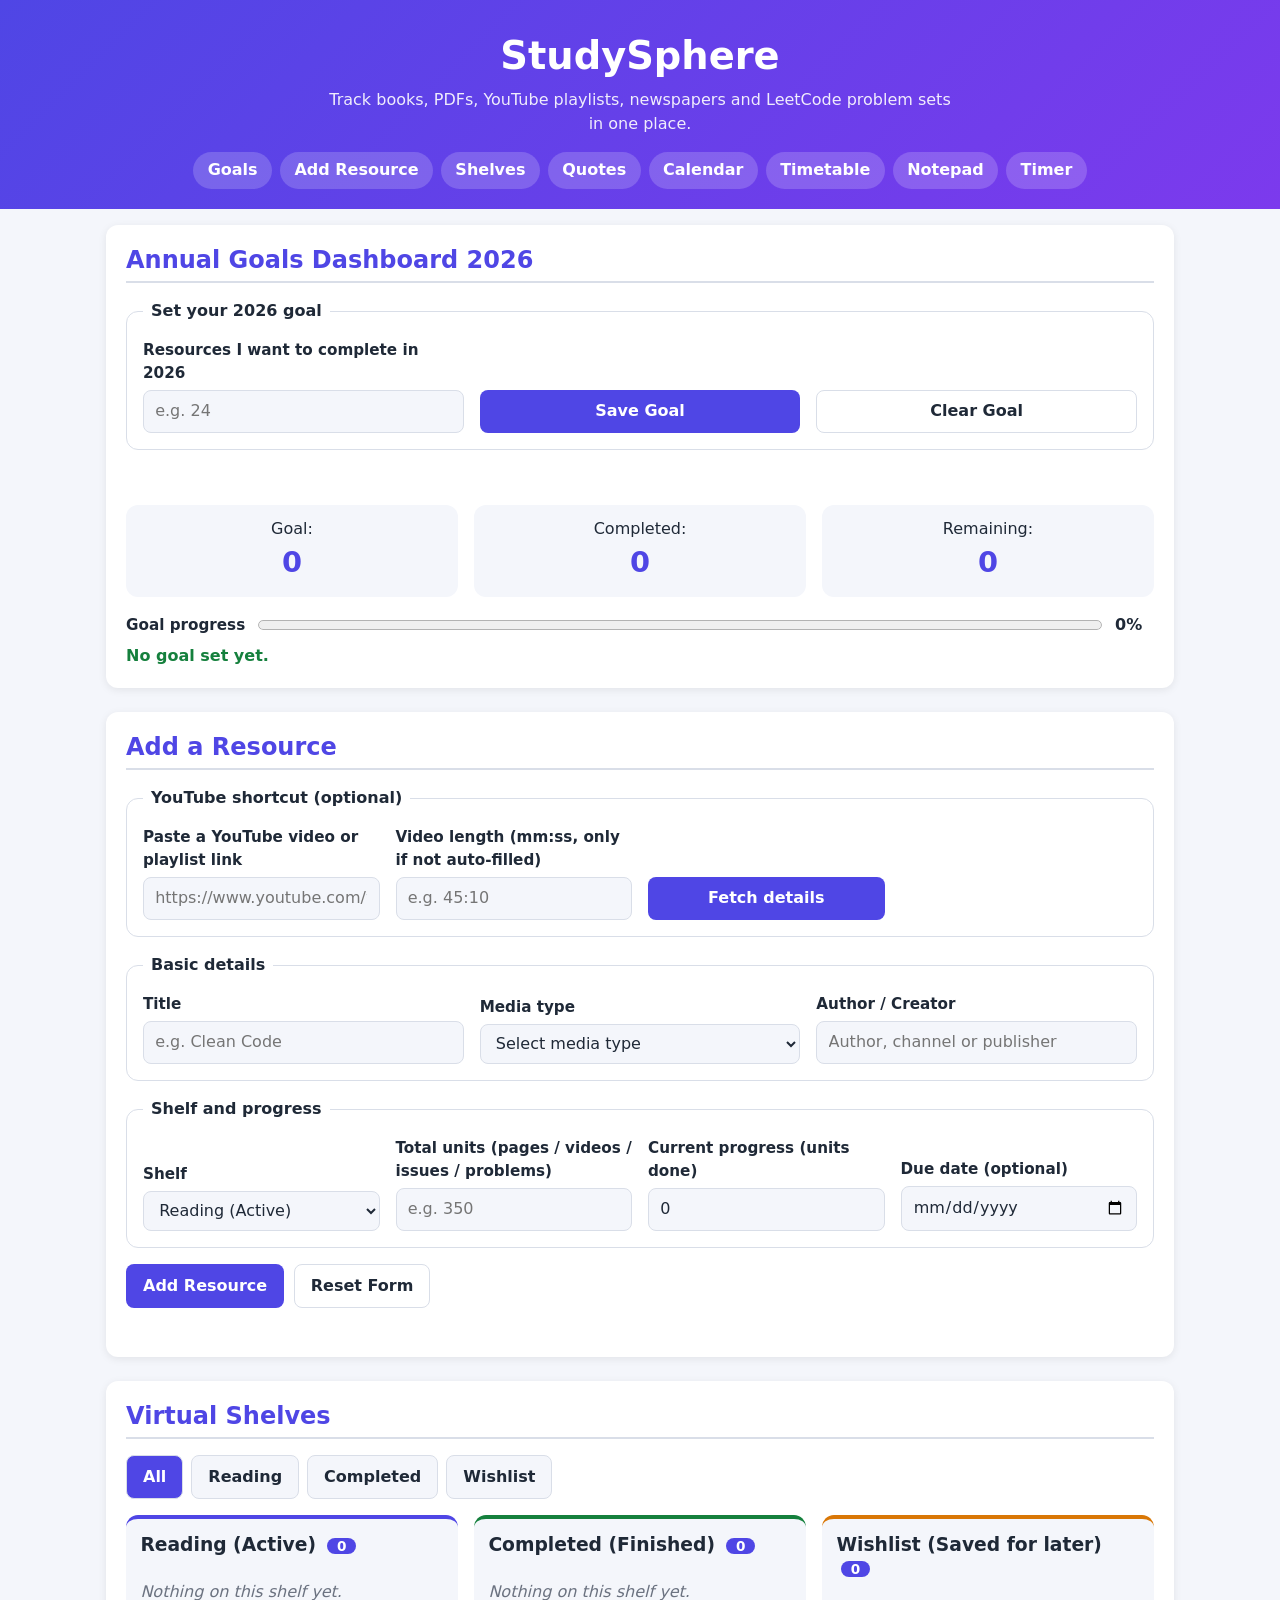
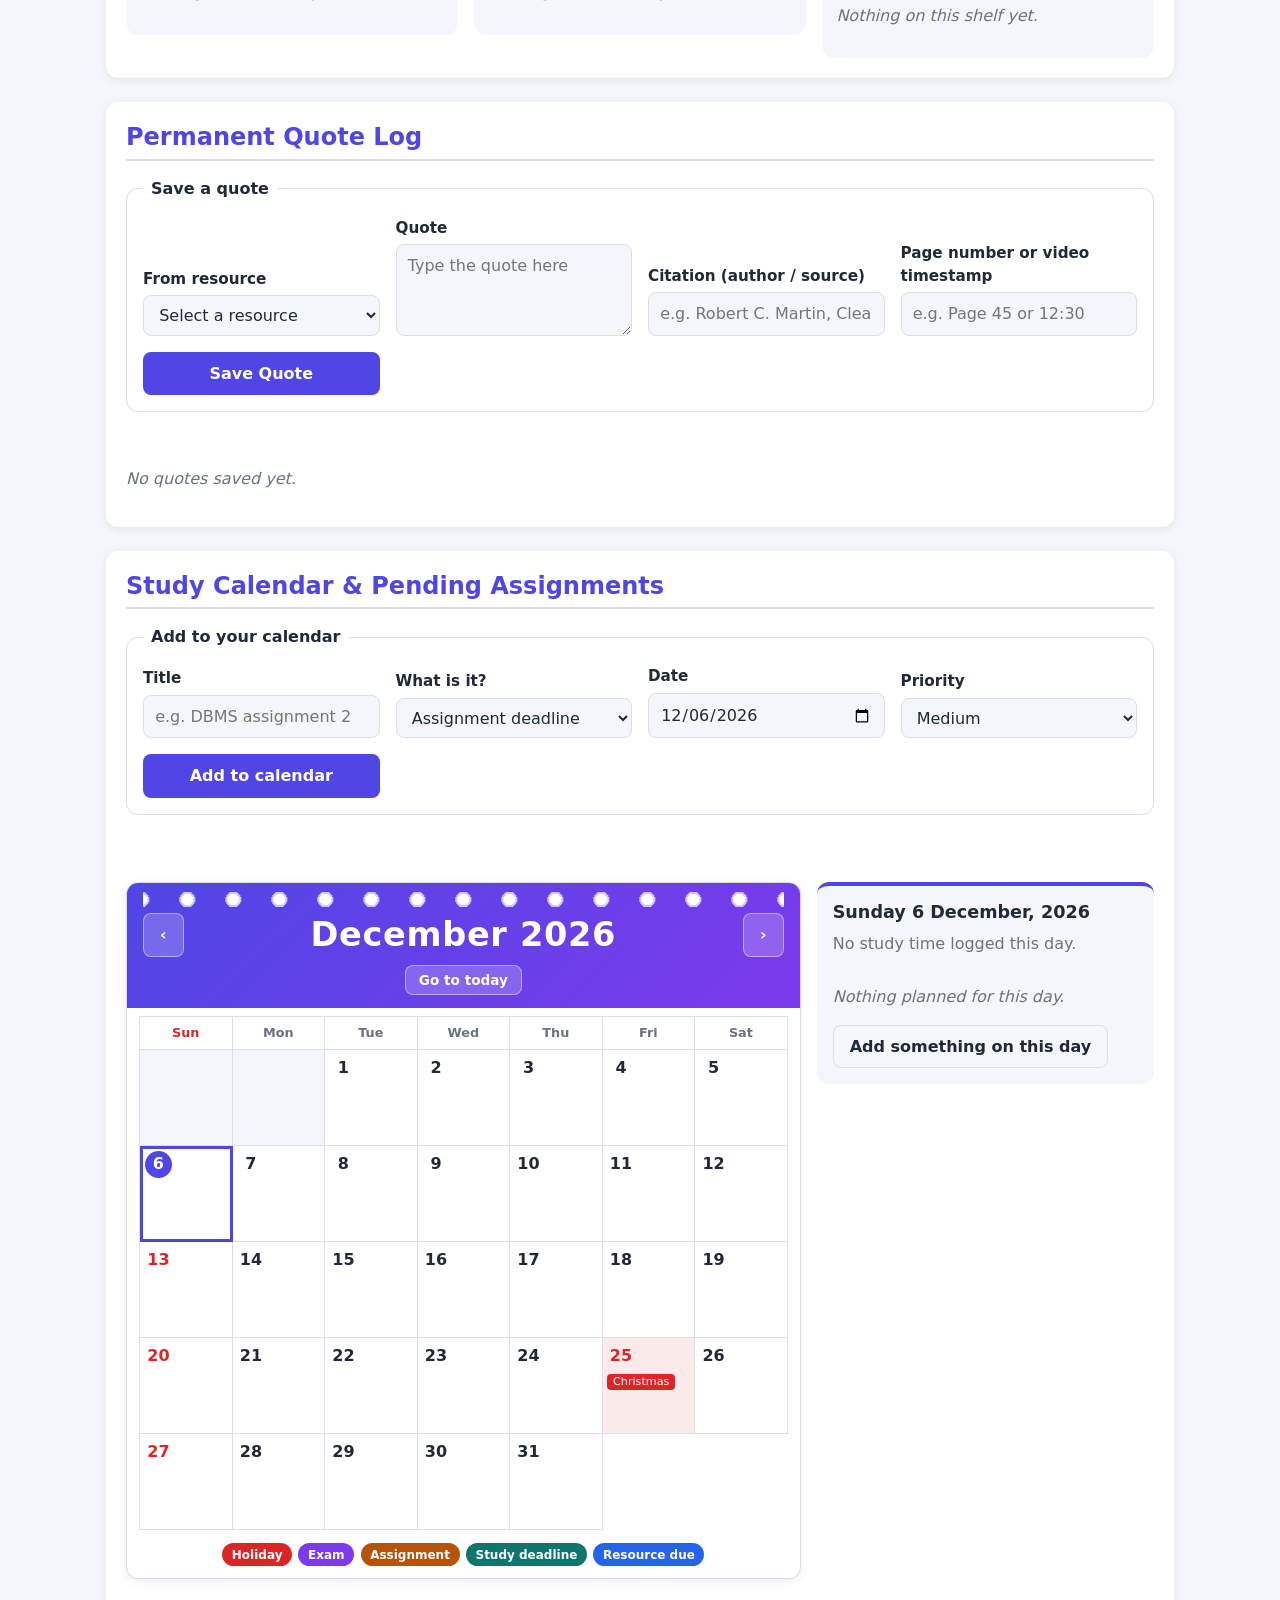
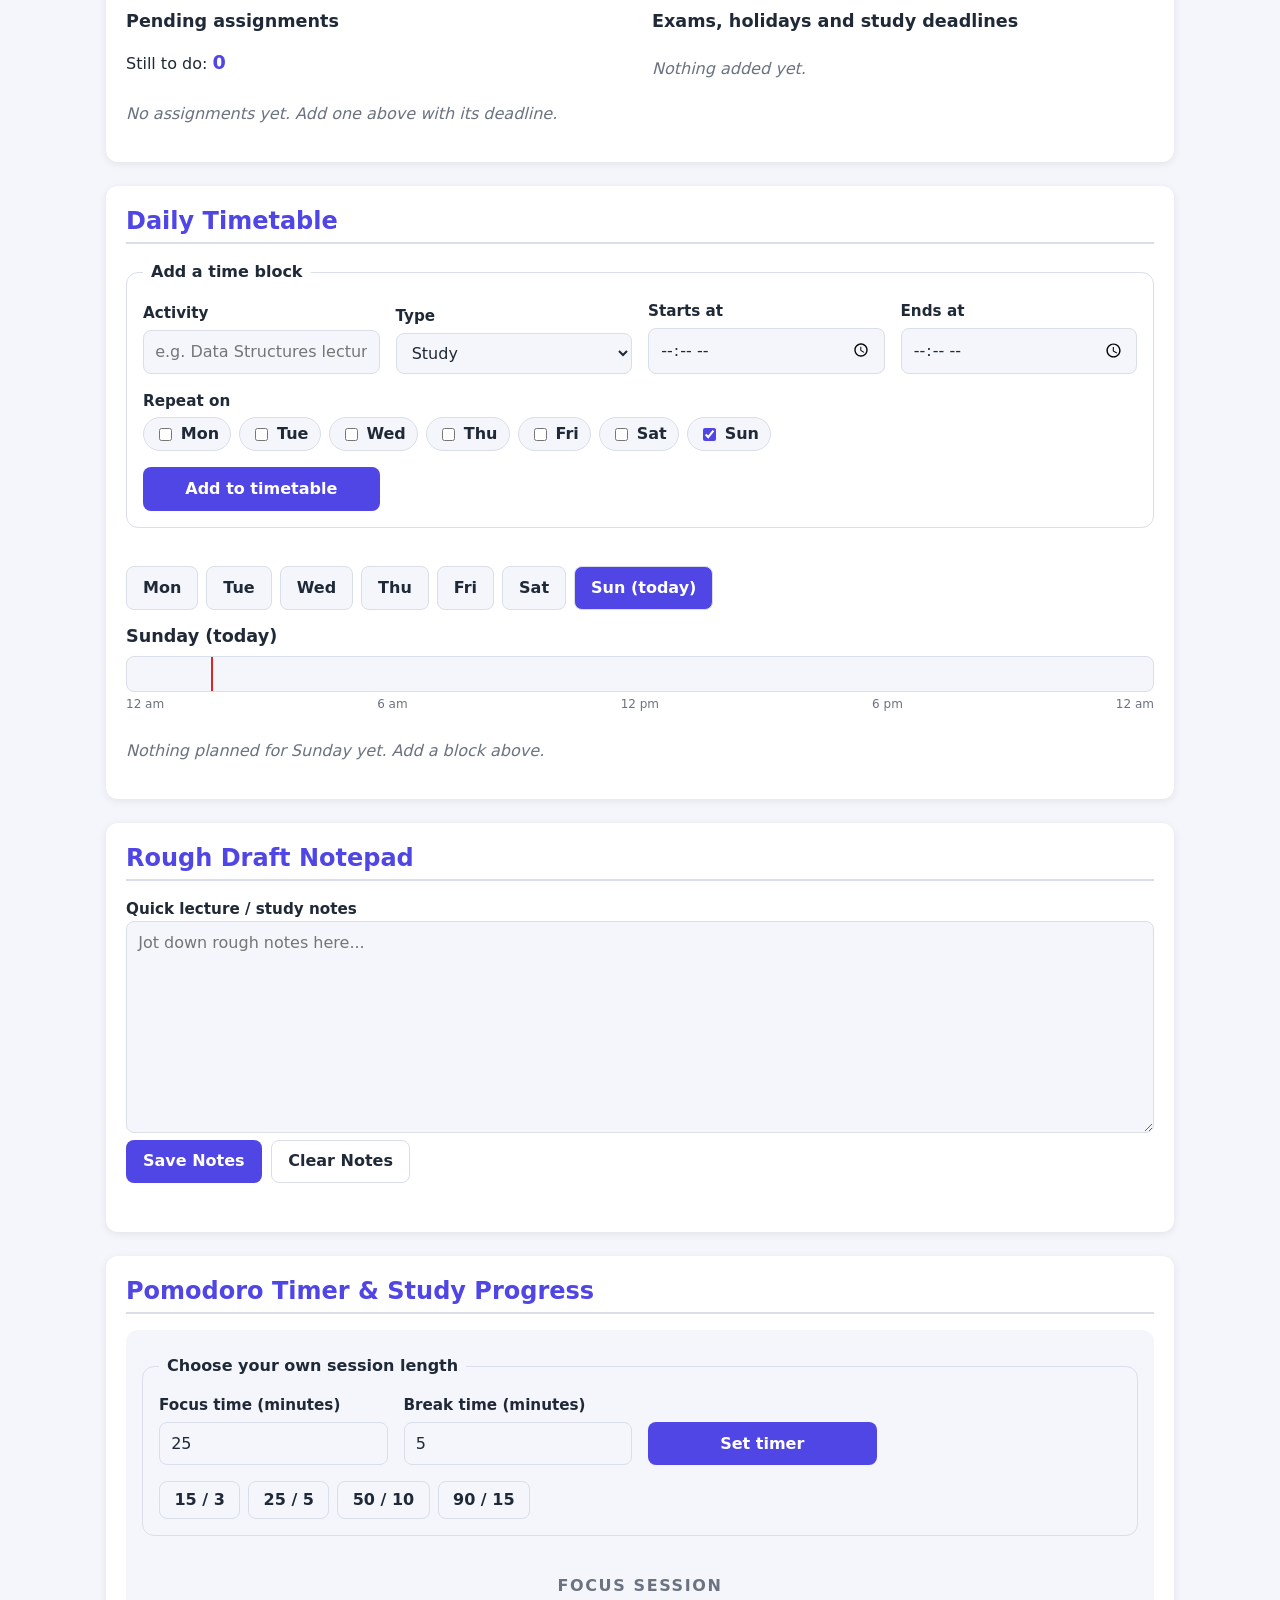
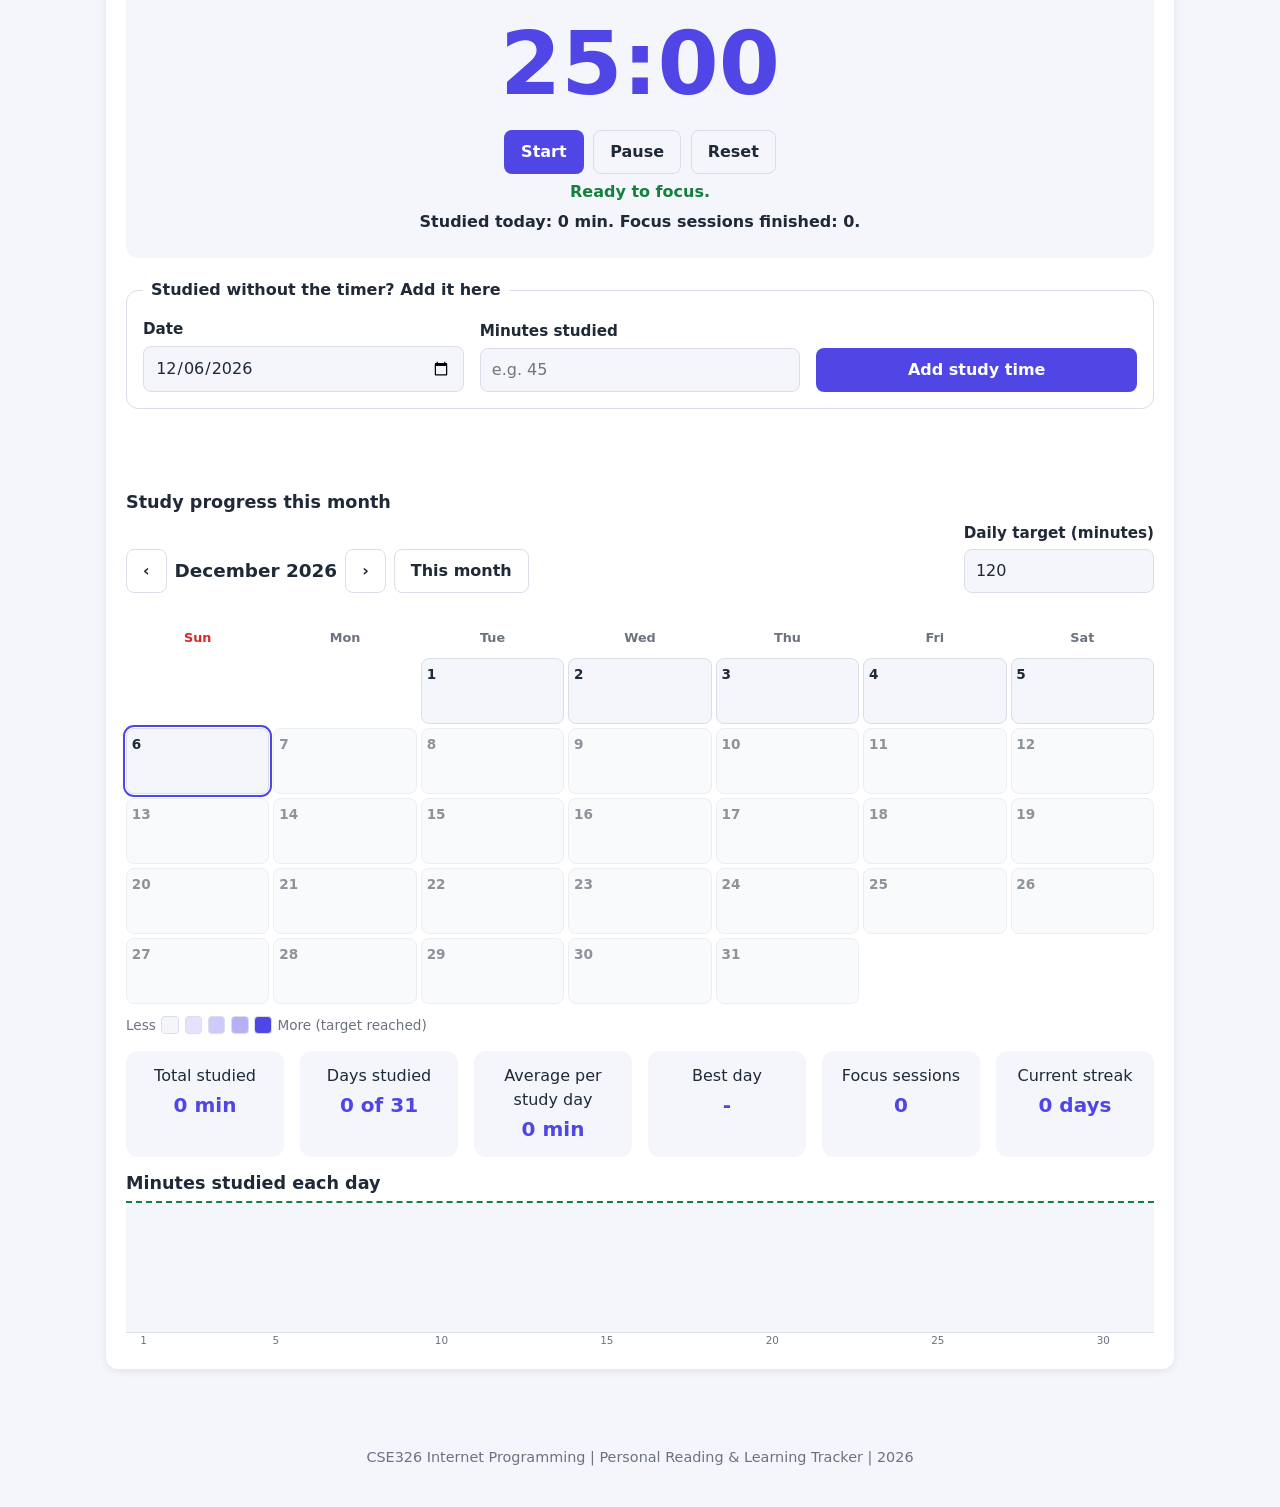
==== commit 4666ec10: "Rename Personal_Reading___Learning_Tracker111.html to index.html" ====
--- a/index.html
+++ b/index.html
@@ -2,1321 +2,329 @@
 <html lang="en">
 <head>
   <meta charset="UTF-8">
-  <meta name="viewport" content="width=device-width, initial-scale=1.0">
+  <meta name="viewport" content="width=device-width, initial-scale=1.0, viewport-fit=cover">
   <meta name="description" content="Personal Reading and Learning Tracker for books, PDFs, YouTube playlists, newspapers and LeetCode problem sets.">
-  <title>Personal Reading &amp; Learning Tracker</title>
+  <title>StudySphere</title>
 
   <!-- External stylesheet (will be created in the CSS step) -->
   <style>
-/* =========================================================
-   Personal Reading & Learning Tracker  |  style.css
-   CSE326 Internet Programming
-   ========================================================= */
-
-
-/* =========================================================
-   1. DESIGN TOKENS (colors, radius, shadows, spacing)
-   Change a value here and it updates everywhere.
-   ========================================================= */
+/* ===== 1. THEME VARIABLES (change colours here once, whole site updates) ===== */
 :root {
-  /* Brand and surface colors */
-  --color-primary: #4f46e5;
-  --color-primary-dark: #4338ca;
-  --color-primary-soft: #eef2ff;
-  --color-bg: #f3f5fb;
-  --color-surface: #ffffff;
-  --color-surface-alt: #f8fafc;
-  --color-text: #1f2937;
-  --color-muted: #6b7280;
-  --color-border: #e2e8f0;
-  --color-success: #16a34a;
-  --color-danger: #dc2626;
-  --color-warning: #d97706;
-
-  /* Media type badge colors */
-  --badge-book: #1e3a8a;        /* deep blue */
-  --badge-pdf: #dc143c;         /* crimson red */
-  --badge-youtube: #7f1d1d;     /* dark red */
-  --badge-newspaper: #0f766e;   /* teal */
-  --badge-leetcode: #f5a623;    /* orange / gold */
-
-  /* Shape and depth */
-  --radius-sm: 6px;
-  --radius-md: 10px;
-  --radius-lg: 16px;
-  --radius-pill: 999px;
-  --shadow-sm: 0 1px 2px rgba(15, 23, 42, 0.06);
-  --shadow-md: 0 4px 14px rgba(15, 23, 42, 0.10);
-  --shadow-lg: 0 10px 28px rgba(15, 23, 42, 0.16);
-
-  /* Typography and motion */
-  --font-main: "Segoe UI", system-ui, -apple-system, Roboto, "Helvetica Neue", Arial, sans-serif;
-  --font-digital: "Courier New", ui-monospace, "SF Mono", Consolas, monospace;
-  --transition: 0.2s ease;
-
-  /* Dropdown arrow icon (used by every select) */
-  --chevron-icon: url("data:image/svg+xml,%3Csvg xmlns='http://www.w3.org/2000/svg' viewBox='0 0 20 20' fill='none' stroke='%236b7280' stroke-width='2' stroke-linecap='round' stroke-linejoin='round'%3E%3Cpath d='M5 8l5 5 5-5'/%3E%3C/svg%3E");
-}
-
-
-/* =========================================================
-   2. RESET AND BASE STYLES
-   ========================================================= */
-*,
-*::before,
-*::after {
+  --bg: #f4f6fb; --card: #ffffff; --text: #1f2937; --muted: #6b7280;
+  --primary: #4f46e5; --primary-dark: #4338ca; --on-primary: #ffffff;
+  --danger: #dc2626; --ok: #15803d; --border: #d9dee8;
+  --radius: 12px; --shadow: 0 2px 8px rgba(0, 0, 0, 0.08);
+  color-scheme: light dark;
   box-sizing: border-box;
-}
-
-html {
-  scroll-behavior: smooth;
-}
-
-body {
-  margin: 0;
-  font-family: var(--font-main);
-  font-size: 16px;
-  line-height: 1.55;
-  color: var(--color-text);
-  background: var(--color-bg);
-}
-
-h1, h2, h3, h4, p, blockquote {
-  margin: 0;
-}
-
-ul {
-  margin: 0;
-  padding: 0;
-  list-style: none;
-}
-
-/* Utility class: JavaScript adds "hidden" to hide something */
-.hidden {
-  display: none !important;
-}
-
-
-/* =========================================================
-   3. STICKY HEADER AND NAVIGATION BAR
-   ========================================================= */
-.site-header {
-  position: sticky;
-  top: 0;
-  z-index: 100;
-  display: grid;
-  grid-template-columns: 1fr auto;
-  grid-template-areas:
-    "title nav"
-    "tagline nav";
-  align-items: center;
-  column-gap: 2rem;
-  row-gap: 0.1rem;
-  padding: 0.75rem 1.5rem;
-  color: #ffffff;
-  background: linear-gradient(135deg, #312e81, #4f46e5);
-  box-shadow: var(--shadow-md);
-}
-
-.site-title {
-  grid-area: title;
-  font-size: 1.3rem;
-  font-weight: 700;
-  letter-spacing: 0.2px;
-}
-
-.site-tagline {
-  grid-area: tagline;
-  font-size: 0.8rem;
-  opacity: 0.85;
-}
-
-.main-nav {
-  grid-area: nav;
-}
-
-.main-nav-list {
-  display: flex;
-  flex-wrap: wrap;
-  gap: 0.25rem;
-}
-
-.main-nav-link {
-  display: block;
-  padding: 0.5rem 0.9rem;
-  font-size: 0.9rem;
-  font-weight: 500;
-  color: #e0e7ff;
-  text-decoration: none;
-  white-space: nowrap;
-  border-radius: var(--radius-pill);
-  transition: background var(--transition), color var(--transition);
-}
-
-.main-nav-link:hover {
-  color: #ffffff;
-  background: rgba(255, 255, 255, 0.18);
-}
-
-.main-nav-link:focus-visible {
-  outline: 2px solid #ffffff;
-  outline-offset: 2px;
-}
-
-/* Active tab indicator (JavaScript will add the "active" class later) */
-.main-nav-link.active,
-.main-nav-link[aria-current="page"] {
-  color: var(--color-primary-dark);
-  font-weight: 700;
-  background: #ffffff;
-  box-shadow: var(--shadow-sm);
-}
-
-
-/* =========================================================
-   4. MAIN PAGE LAYOUT (desktop grid)
-   Uses the section IDs from index.html
-   ========================================================= */
-.main-content {
-  display: grid;
-  grid-template-columns: repeat(2, minmax(0, 1fr));
-  grid-template-areas:
-    "goals    timer"
-    "add      add"
-    "shelves  shelves"
-    "quotes   notes"
-    "calendar tasks";
-  gap: 1.5rem;
-  max-width: 1200px;
-  margin: 0 auto;
-  padding: 1.5rem;
-}
-
-#goals-section        { grid-area: goals; }
-#pomodoro-section     { grid-area: timer; }
-#add-resource-section { grid-area: add; }
-#shelves-section      { grid-area: shelves; }
-#quotes-section       { grid-area: quotes; }
-#notepad-section      { grid-area: notes; }
-#calendar-section     { grid-area: calendar; }
-#assignments-section  { grid-area: tasks; }
-
-/* Every section looks like a white dashboard card */
-.main-content > section {
-  display: flex;
-  flex-direction: column;
-  gap: 1rem;
-  min-width: 0;
-  padding: 1.5rem;
-  background: var(--color-surface);
-  border: 1px solid var(--color-border);
-  border-radius: var(--radius-lg);
-  box-shadow: var(--shadow-sm);
-  scroll-margin-top: 140px; /* keeps anchor jumps from hiding under the sticky header */
-}
-
-/* The shelves section only holds the three shelf cards, so it stays transparent */
-#shelves-section {
-  padding: 0;
-  background: transparent;
-  border: none;
-  box-shadow: none;
-}
-
-.section-heading {
-  padding-left: 0.7rem;
-  font-size: 1.2rem;
-  font-weight: 700;
-  border-left: 4px solid var(--color-primary);
-}
-
-
-/* =========================================================
-   5. FORMS AND CONTROLS
-   ========================================================= */
-.form-fieldset {
-  display: flex;
-  flex-direction: column;
-  gap: 0.9rem;
-  min-width: 0;
-  margin: 0;
-  padding: 1rem 1.1rem 1.1rem;
-  background: var(--color-surface-alt);
-  border: 1px solid var(--color-border);
-  border-radius: var(--radius-md);
-}
-
-.form-legend {
-  padding: 0 0.5rem;
-  font-size: 0.8rem;
-  font-weight: 700;
-  letter-spacing: 0.05em;
-  text-transform: uppercase;
-  color: var(--color-primary-dark);
-}
-
-.form-group {
-  display: flex;
-  flex-direction: column;
-  gap: 0.35rem;
-  min-width: 0;
-}
-
-.form-label {
-  font-size: 0.85rem;
-  font-weight: 600;
-}
-
-.form-input,
-.form-select,
-.form-textarea {
-  width: 100%;
-  padding: 0.65rem 0.8rem;
-  font: inherit;
-  color: var(--color-text);
-  background: #ffffff;
-  border: 1.5px solid var(--color-border);
-  border-radius: var(--radius-md);
-  transition: border-color var(--transition), box-shadow var(--transition);
-}
-
-.form-input::placeholder,
-.form-textarea::placeholder {
-  color: #9ca3af;
-}
-
-/* Focus highlight */
-.form-input:focus,
-.form-select:focus,
-.form-textarea:focus {
-  outline: none;
-  border-color: var(--color-primary);
-  box-shadow: 0 0 0 3px rgba(79, 70, 229, 0.2);
-}
-
-/* Custom dropdown select */
-.form-select,
-.move-shelf-select {
-  appearance: none;
-  -webkit-appearance: none;
-  cursor: pointer;
-  background-image: var(--chevron-icon);
-  background-repeat: no-repeat;
-  background-position: right 0.75rem center;
-  background-size: 14px;
-}
-
-.form-select {
-  padding-right: 2.2rem;
-}
-
-.form-textarea {
-  min-height: 90px;
-  resize: vertical;
-}
-
-/* Buttons */
-.button {
-  display: inline-flex;
-  align-items: center;
-  justify-content: center;
-  gap: 0.4rem;
-  padding: 0.65rem 1.2rem;
-  font: inherit;
-  font-size: 0.9rem;
-  font-weight: 600;
-  cursor: pointer;
-  border: 1.5px solid transparent;
-  border-radius: var(--radius-md);
-  transition: transform var(--transition), box-shadow var(--transition),
-              background var(--transition), color var(--transition);
-}
-
-.button:hover {
-  transform: translateY(-1px);
-  box-shadow: var(--shadow-md);
-}
-
-.button:active {
-  transform: translateY(0);
-  box-shadow: none;
-}
-
-.button:focus-visible {
-  outline: 3px solid rgba(79, 70, 229, 0.45);
-  outline-offset: 2px;
-}
-
-.button:disabled {
-  opacity: 0.5;
-  cursor: not-allowed;
-  transform: none;
-  box-shadow: none;
-}
-
-.button-primary {
-  color: #ffffff;
-  background: var(--color-primary);
-}
-
-.button-primary:hover {
-  background: var(--color-primary-dark);
-}
-
-.button-secondary {
-  color: var(--color-primary-dark);
-  background: #ffffff;
-  border-color: #c7d2fe;
-}
-
-.button-secondary:hover {
-  background: var(--color-primary-soft);
-}
-
-.button-danger {
-  padding: 0.45rem 0.8rem;
-  font-size: 0.8rem;
-  color: var(--color-danger);
-  background: #ffffff;
-  border-color: #fecaca;
-}
-
-.button-danger:hover {
-  color: #ffffff;
-  background: var(--color-danger);
-}
-
-.form-fieldset > .button {
-  align-self: flex-start;
-}
-
-.form-actions {
-  display: flex;
-  flex-wrap: wrap;
-  gap: 0.75rem;
-}
-
-/* Messages */
-.error-message {
-  font-size: 0.85rem;
-  font-weight: 500;
-  color: var(--color-danger);
-}
-
-.status-message {
-  font-size: 0.9rem;
-  color: var(--color-muted);
-}
-
-.error-message:empty,
-.status-message:empty {
-  display: none;
-}
-
-.empty-message {
-  padding: 1rem;
-  font-size: 0.9rem;
-  font-style: italic;
-  text-align: center;
-  color: var(--color-muted);
-  background: var(--color-surface-alt);
-  border: 1px dashed var(--color-border);
-  border-radius: var(--radius-md);
-}
-
-
-/* =========================================================
-   6. ANNUAL GOALS DASHBOARD AND PROGRESS BAR
-   ========================================================= */
-/* Goal form: input on the left, two buttons on the right */
-#goal-fieldset {
-  display: grid;
-  grid-template-columns: minmax(0, 1fr) auto auto;
-  align-items: end;
-  gap: 0.75rem;
-}
-
-#goal-fieldset > .button {
-  align-self: end;
-}
-
-/* Three counter tiles */
-.goal-counters {
-  display: grid;
-  grid-template-columns: repeat(3, 1fr);
-  gap: 0.75rem;
-}
-
-.counter-item {
-  display: flex;
-  flex-direction: column;
-  gap: 0.15rem;
-  padding: 0.8rem 0.5rem;
-  font-size: 0.75rem;
-  font-weight: 600;
-  letter-spacing: 0.05em;
-  text-align: center;
-  text-transform: uppercase;
-  color: var(--color-muted);
-  background: var(--color-primary-soft);
-  border-radius: var(--radius-md);
-}
-
-.counter-value {
-  font-size: 1.7rem;
-  line-height: 1.1;
-  letter-spacing: 0;
-  text-transform: none;
-  color: var(--color-primary-dark);
-}
-
-.goal-progress-wrapper {
-  display: flex;
-  flex-wrap: wrap;
-  align-items: center;
-  gap: 0.5rem 0.75rem;
-}
-
-.goal-progress-wrapper .form-label {
-  flex: 0 0 100%;
-}
-
-/* Styled progress bar: track + filled part */
-.goal-progress-bar {
-  flex: 1;
-  min-width: 0;
-  height: 16px;
-  border: none;
-  border-radius: var(--radius-pill);
-  background: #e5e7eb;
-  overflow: hidden;
-  appearance: none;
-  -webkit-appearance: none;
-}
-
-.goal-progress-bar::-webkit-progress-bar {
-  background: #e5e7eb;
-  border-radius: var(--radius-pill);
-}
-
-.goal-progress-bar::-webkit-progress-value {
-  background: linear-gradient(90deg, #6366f1, #22c55e);
-  border-radius: var(--radius-pill);
-  transition: width 0.4s ease;
-}
-
-.goal-progress-bar::-moz-progress-bar {
-  background: linear-gradient(90deg, #6366f1, #22c55e);
-  border-radius: var(--radius-pill);
-}
-
-/* Percentage counter pill */
-.goal-progress-percent {
-  min-width: 3.6rem;
-  padding: 0.2rem 0.75rem;
-  font-size: 0.85rem;
-  font-weight: 700;
-  text-align: center;
-  color: #ffffff;
-  background: var(--color-primary);
-  border-radius: var(--radius-pill);
-}
-
-
-/* =========================================================
-   7. ADD RESOURCE FORM (two fieldsets side by side)
-   ========================================================= */
-.resource-form {
-  display: grid;
-  grid-template-columns: repeat(2, minmax(0, 1fr));
-  gap: 1rem;
-}
-
-.resource-form .form-actions,
-.resource-form .error-message {
-  grid-column: 1 / -1;
-}
-
-
-/* =========================================================
-   8. VIRTUAL SHELVES AND FILTER BUTTONS
-   ========================================================= */
-.filter-group {
-  display: flex;
-  flex-wrap: wrap;
-  gap: 0.5rem;
-}
-
-.filter-button {
-  padding: 0.45rem 1.2rem;
-  color: var(--color-muted);
-  background: #ffffff;
-  border-color: var(--color-border);
-  border-radius: var(--radius-pill);
-}
-
-.filter-button:hover {
-  color: var(--color-primary-dark);
-  background: var(--color-primary-soft);
-}
-
-.filter-button.active {
-  color: #ffffff;
-  background: var(--color-primary);
-  border-color: var(--color-primary);
-}
-
-.shelves-grid {
-  display: grid;
-  grid-template-columns: repeat(auto-fit, minmax(280px, 1fr));
-  align-items: start;
-  gap: 1.25rem;
-}
-
-.shelf {
-  --shelf-accent: var(--color-primary);
-  display: flex;
-  flex-direction: column;
-  gap: 0.9rem;
-  min-width: 0;
-  padding: 1.1rem;
-  background: var(--color-surface);
-  border: 1px solid var(--color-border);
-  border-top: 4px solid var(--shelf-accent);
-  border-radius: var(--radius-lg);
-  box-shadow: var(--shadow-sm);
-}
-
-.shelf-reading   { --shelf-accent: #4f46e5; }
-.shelf-completed { --shelf-accent: #16a34a; }
-.shelf-wishlist  { --shelf-accent: #f59e0b; }
-
-.shelf-heading {
-  display: flex;
-  align-items: center;
-  justify-content: space-between;
-  gap: 0.5rem;
-  font-size: 1.05rem;
-}
-
-.shelf-count {
-  display: inline-flex;
-  align-items: center;
-  justify-content: center;
-  min-width: 1.8rem;
-  height: 1.8rem;
-  padding: 0 0.5rem;
-  font-size: 0.8rem;
-  font-weight: 700;
-  color: #ffffff;
-  background: var(--shelf-accent);
-  border-radius: var(--radius-pill);
-}
-
-.resource-list {
-  display: grid;
-  gap: 0.9rem;
-}
-
-
-/* =========================================================
-   9. RESOURCE CARDS (library cards)
-   ========================================================= */
-.resource-card {
-  --media-color: var(--color-primary);
-  display: flex;
-  flex-direction: column;
-  gap: 0.6rem;
-  padding: 1rem;
-  background: var(--color-surface);
-  border: 1px solid var(--color-border);
-  border-left: 5px solid var(--media-color);
-  border-radius: var(--radius-md);
-  box-shadow: var(--shadow-sm);
-  transition: transform var(--transition), box-shadow var(--transition);
-}
-
-/* Hover elevation effect */
-.resource-card:hover {
-  transform: translateY(-4px);
-  box-shadow: var(--shadow-lg);
-}
-
-/* Card edge color follows the media type (JavaScript sets data-media later) */
-.resource-card[data-media="book"]      { --media-color: var(--badge-book); }
-.resource-card[data-media="pdf"]       { --media-color: var(--badge-pdf); }
-.resource-card[data-media="youtube"]   { --media-color: var(--badge-youtube); }
-.resource-card[data-media="newspaper"] { --media-color: var(--badge-newspaper); }
-.resource-card[data-media="leetcode"]  { --media-color: var(--badge-leetcode); }
-
-.resource-card-header {
-  display: flex;
-  align-items: flex-start;
-  justify-content: space-between;
-  gap: 0.5rem;
-  padding-bottom: 0.5rem;
-  border-bottom: 1px solid var(--color-border);
-}
-
-.resource-title {
-  font-size: 1rem;
-  line-height: 1.3;
-  overflow-wrap: anywhere;
-}
-
-.resource-creator {
-  font-size: 0.85rem;
-  color: var(--color-muted);
-}
-
-.resource-due {
-  font-size: 0.8rem;
-  color: var(--color-muted);
-}
-
-.resource-due-date {
-  font-weight: 600;
-  color: var(--color-text);
-}
-
-/* ----- Media type badges (color-coded pills) ----- */
-.resource-media-badge {
-  display: inline-block;
-  flex-shrink: 0;
-  padding: 0.2rem 0.7rem;
-  font-size: 0.7rem;
-  font-weight: 700;
-  letter-spacing: 0.03em;
-  text-transform: uppercase;
-  white-space: nowrap;
-  color: #ffffff;
-  background: #64748b;
-  border-radius: var(--radius-pill);
-}
-
-.resource-media-badge:empty {
-  display: none;
-}
-
-.badge-book      { background: var(--badge-book);      color: #ffffff; }
-.badge-pdf       { background: var(--badge-pdf);       color: #ffffff; }
-.badge-youtube   { background: var(--badge-youtube);   color: #ffffff; }
-.badge-newspaper { background: var(--badge-newspaper); color: #ffffff; }
-.badge-leetcode  { background: var(--badge-leetcode);  color: #1f1f1f; }
-
-/* ----- Progress area with the range slider ----- */
-.resource-progress-area {
-  display: flex;
-  flex-direction: column;
-  gap: 0.4rem;
-  padding: 0.7rem 0.8rem;
-  background: var(--color-surface-alt);
-  border-radius: var(--radius-md);
-}
-
-.progress-slider-label {
-  display: flex;
-  flex-direction: column;
-  gap: 0.4rem;
-  font-size: 0.8rem;
-  font-weight: 600;
-  color: var(--color-muted);
-}
-
-/* Numerical output pill, e.g. "120 / 350" */
-.progress-output {
-  align-self: flex-end;
-  padding: 0.15rem 0.7rem;
-  font-size: 0.85rem;
-  font-weight: 700;
-  font-variant-numeric: tabular-nums;
-  color: var(--color-primary-dark);
-  background: var(--color-primary-soft);
-  border-radius: var(--radius-pill);
-}
-
-/* Custom range slider.
-   --fill is the filled percentage; JavaScript can update it later. */
-.progress-slider {
-  --fill: 0%;
-  width: 100%;
-  height: 20px;
-  margin: 0;
-  cursor: pointer;
-  background: transparent;
-  accent-color: var(--color-primary);
-  appearance: none;
-  -webkit-appearance: none;
-}
-
-.progress-slider:focus {
-  outline: none;
-}
-
-/* Chrome, Edge, Safari */
-.progress-slider::-webkit-slider-runnable-track {
-  height: 8px;
-  border-radius: var(--radius-pill);
-  background: linear-gradient(to right, var(--color-primary) var(--fill), #dbe1ee var(--fill));
-}
-
-.progress-slider::-webkit-slider-thumb {
-  width: 20px;
-  height: 20px;
-  margin-top: -6px;
-  background: #ffffff;
-  border: 3px solid var(--color-primary);
-  border-radius: 50%;
-  box-shadow: 0 2px 6px rgba(0, 0, 0, 0.25);
-  transition: transform 0.15s ease;
-  appearance: none;
-  -webkit-appearance: none;
-}
-
-.progress-slider:hover::-webkit-slider-thumb {
-  transform: scale(1.15);
-}
-
-.progress-slider:focus-visible::-webkit-slider-thumb {
-  box-shadow: 0 0 0 5px rgba(79, 70, 229, 0.3);
-}
-
-/* Firefox */
-.progress-slider::-moz-range-track {
-  height: 8px;
-  background: #dbe1ee;
-  border-radius: var(--radius-pill);
-}
-
-.progress-slider::-moz-range-progress {
-  height: 8px;
-  background: var(--color-primary);
-  border-radius: var(--radius-pill);
-}
-
-.progress-slider::-moz-range-thumb {
-  box-sizing: border-box;
-  width: 20px;
-  height: 20px;
-  background: #ffffff;
-  border: 3px solid var(--color-primary);
-  border-radius: 50%;
-  box-shadow: 0 2px 6px rgba(0, 0, 0, 0.25);
-}
-
-.progress-slider:focus-visible::-moz-range-thumb {
-  box-shadow: 0 0 0 5px rgba(79, 70, 229, 0.3);
-}
-
-/* ----- Card actions: move shelf + delete ----- */
-.resource-card-actions {
-  display: flex;
-  flex-wrap: wrap;
-  align-items: center;
-  justify-content: space-between;
-  gap: 0.5rem;
-  padding-top: 0.6rem;
-  border-top: 1px solid var(--color-border);
-}
-
-.move-shelf-label {
-  display: flex;
-  align-items: center;
-  gap: 0.4rem;
-  font-size: 0.8rem;
-  font-weight: 600;
-  color: var(--color-muted);
-}
-
-.move-shelf-select {
-  padding: 0.35rem 1.9rem 0.35rem 0.6rem;
-  font: inherit;
-  font-size: 0.8rem;
-  color: var(--color-text);
-  background-color: #ffffff;
-  border: 1.5px solid var(--color-border);
-  border-radius: var(--radius-sm);
-}
-
-.move-shelf-select:focus {
-  outline: none;
-  border-color: var(--color-primary);
-  box-shadow: 0 0 0 3px rgba(79, 70, 229, 0.2);
-}
-
-
-/* =========================================================
-   10. QUOTE LOG (form grid + blockquotes)
-   ========================================================= */
-.quote-form .form-fieldset {
-  display: grid;
-  grid-template-columns: repeat(2, minmax(0, 1fr));
-  gap: 0.9rem;
-}
-
-/* The resource dropdown and the quote textarea take the full row */
-.quote-form .form-group:has(> select),
-.quote-form .form-group:has(> textarea),
-.quote-form .form-fieldset > .button {
-  grid-column: 1 / -1;
-}
-
-.quote-form .form-fieldset > .button {
-  justify-self: start;
-}
-
-.quotes-list {
-  display: grid;
-  gap: 0.9rem;
-}
-
-.quote-item {
-  display: flex;
-  align-items: flex-start;
-  justify-content: space-between;
-  gap: 1rem;
-  padding: 1rem;
-  background: var(--color-surface-alt);
-  border: 1px solid var(--color-border);
-  border-radius: var(--radius-md);
-  box-shadow: var(--shadow-sm);
-}
-
-.quote-body {
-  flex: 1;
-  min-width: 0;
-  padding-left: 1rem;
-  border-left: 4px solid var(--color-primary);
-}
-
-.quote-text {
-  font-size: 1rem;
-  font-style: italic;
-  line-height: 1.6;
-  overflow-wrap: anywhere;
-}
-
-.quote-meta {
-  display: flex;
-  flex-wrap: wrap;
-  gap: 0.25rem 0.75rem;
-  margin-top: 0.6rem;
-  font-size: 0.8rem;
-  color: var(--color-muted);
-}
-
-.quote-meta > :empty {
-  display: none;
-}
-
-.quote-citation {
-  font-style: normal;
-  font-weight: 600;
-  color: var(--color-primary-dark);
-}
-
-.quote-resource-name {
-  padding: 0 0.6rem;
-  color: var(--color-primary-dark);
-  background: var(--color-primary-soft);
-  border-radius: var(--radius-pill);
-}
-
-.quote-timestamp {
-  margin-left: auto;
-}
-
-
-/* =========================================================
-   11. STUDY CALENDAR (deadlines)
-   ========================================================= */
-.deadline-list {
-  display: grid;
-  gap: 0.6rem;
-}
-
-.deadline-item {
-  display: flex;
-  flex-wrap: wrap;
-  align-items: center;
-  gap: 0.4rem 0.75rem;
-  padding: 0.75rem 0.9rem;
-  background: var(--color-surface-alt);
-  border: 1px solid var(--color-border);
-  border-left: 4px solid var(--color-warning);
-  border-radius: var(--radius-md);
-}
-
-.deadline-title {
-  flex: 1 1 140px;
-  min-width: 0;
-  overflow-wrap: anywhere;
-}
-
-.deadline-date {
-  font-size: 0.85rem;
-  font-variant-numeric: tabular-nums;
-  color: var(--color-muted);
-}
-
-.deadline-resource,
-.deadline-countdown {
-  padding: 0.1rem 0.65rem;
-  font-size: 0.75rem;
-  font-weight: 700;
-  border-radius: var(--radius-pill);
-}
-
-.deadline-resource {
-  color: var(--color-primary-dark);
-  background: var(--color-primary-soft);
-}
-
-.deadline-countdown {
-  color: #92400e;
-  background: #fef3c7;
-}
-
-.deadline-resource:empty,
-.deadline-countdown:empty {
-  display: none;
-}
-
-/* JavaScript can add "overdue" to a past deadline */
-.deadline-item.overdue {
-  border-left-color: var(--color-danger);
-}
-
-.deadline-item.overdue .deadline-countdown {
-  color: #991b1b;
-  background: #fee2e2;
-}
-
-
-/* =========================================================
-   12. PENDING ASSIGNMENTS CHECKLIST
-   ========================================================= */
-.task-summary {
-  font-size: 0.9rem;
-  font-weight: 600;
-  color: var(--color-muted);
-}
-
-.task-summary .counter-value {
-  font-size: 1.1rem;
-}
-
-.task-list {
-  display: grid;
-  gap: 0.6rem;
-}
-
-.task-item {
-  display: flex;
-  align-items: center;
-  gap: 0.75rem;
-  padding: 0.7rem 0.9rem;
-  background: var(--color-surface-alt);
-  border: 1px solid var(--color-border);
-  border-radius: var(--radius-md);
-}
-
-.task-checkbox {
-  flex-shrink: 0;
-  width: 20px;
-  height: 20px;
-  cursor: pointer;
-  accent-color: var(--color-primary);
-}
-
-.task-title {
-  flex: 1;
-  min-width: 0;
-  overflow-wrap: anywhere;
-}
-
-/* A ticked checkbox crosses out the task title (pure CSS) */
-.task-checkbox:checked + .task-title {
-  color: var(--color-muted);
-  text-decoration: line-through;
-}
-
-.task-priority-badge {
-  padding: 0.15rem 0.7rem;
-  font-size: 0.7rem;
-  font-weight: 700;
-  letter-spacing: 0.03em;
-  text-transform: uppercase;
-  color: #374151;
-  background: #e5e7eb;
-  border-radius: var(--radius-pill);
-}
-
-/* JavaScript will add one of these classes to the priority badge */
-.priority-high   { color: #991b1b; background: #fee2e2; }
-.priority-medium { color: #92400e; background: #fef3c7; }
-.priority-low    { color: #166534; background: #dcfce7; }
-
-
-/* =========================================================
-   13. ROUGH DRAFT NOTEPAD
-   ========================================================= */
-#notepad-form {
-  display: flex;
-  flex: 1;
-  flex-direction: column;
-  gap: 0.75rem;
-}
-
-.notepad-textarea {
-  flex: 1;
-  min-height: 220px;
-  line-height: 1.7;
-  background: #fffef7;
-}
-
-
-/* =========================================================
-   14. POMODORO STUDY TIMER
-   ========================================================= */
-#pomodoro-section {
-  text-align: center;
-}
-
-.pomodoro-card {
-  display: flex;
-  flex: 1;
-  flex-direction: column;
-  align-items: center;
-  justify-content: center;
-  gap: 1rem;
-  padding: 1.5rem 1rem;
-  color: #ffffff;
-  background: linear-gradient(135deg, #1e1b4b, #4338ca);
-  border-radius: var(--radius-lg);
-  box-shadow: var(--shadow-lg);
-}
-
-.timer-mode-label {
-  font-size: 0.8rem;
-  letter-spacing: 0.15em;
-  text-transform: uppercase;
-  opacity: 0.8;
-}
-
-/* Large digital counter */
-.timer-display {
-  font-family: var(--font-digital);
-  font-size: clamp(3.2rem, 9vw, 5.5rem);
-  font-weight: 700;
-  font-variant-numeric: tabular-nums;
-  line-height: 1;
-  letter-spacing: 0.05em;
-  text-shadow: 0 4px 18px rgba(0, 0, 0, 0.35);
-}
-
-/* JavaScript can add "running" while the timer counts down */
-.timer-display.running {
-  color: #86efac;
-}
-
-/* Start, Pause and Reset side by side */
-.timer-controls {
-  display: flex;
-  flex-wrap: wrap;
-  justify-content: center;
-  gap: 0.75rem;
-}
-
-.pomodoro-card .button-primary {
-  background: #22c55e;
-}
-
-.pomodoro-card .button-primary:hover {
-  background: #16a34a;
-}
-
-.pomodoro-card .button-secondary {
-  color: #ffffff;
-  background: transparent;
-  border-color: rgba(255, 255, 255, 0.5);
-}
-
-.pomodoro-card .button-secondary:hover {
-  background: rgba(255, 255, 255, 0.15);
-}
-
-.pomodoro-card .status-message {
-  color: rgba(255, 255, 255, 0.8);
-}
-
-
-/* =========================================================
-   15. FOOTER
-   ========================================================= */
-.site-footer {
-  margin-top: 1rem;
-  padding: 1.5rem 1rem;
-  font-size: 0.85rem;
-  text-align: center;
-  color: var(--color-muted);
-  background: var(--color-surface);
-  border-top: 1px solid var(--color-border);
-}
-
-
-/* =========================================================
-   16. RESPONSIVE: SMALL LAPTOP / LARGE TABLET (max 1100px)
-   Header stacks: title, tagline, then the nav row
-   ========================================================= */
-@media (max-width: 1100px) {
-  .site-header {
-    grid-template-columns: 1fr;
-    grid-template-areas:
-      "title"
-      "tagline"
-      "nav";
-    row-gap: 0.4rem;
+  padding-top: env(safe-area-inset-top, 0px);
+  padding-bottom: env(safe-area-inset-bottom, 0px);
+}
+@media (prefers-color-scheme: dark) {
+  :root {
+    --bg: #0f172a; --card: #1e293b; --text: #e5e7eb; --muted: #94a3b8;
+    --primary: #818cf8; --primary-dark: #a5b4fc; --on-primary: #0f172a;
+    --danger: #f87171; --ok: #4ade80; --border: #334155;
+    --shadow: 0 2px 8px rgba(0, 0, 0, 0.4);
   }
 }
 
-
-/* =========================================================
-   17. RESPONSIVE: TABLET (max 1024px)
-   ========================================================= */
-@media (max-width: 1024px) {
-  .main-content {
-    gap: 1.25rem;
-    padding: 1.25rem;
-  }
-
-  .main-content > section {
-    padding: 1.25rem;
-  }
-}
-
-
-/* =========================================================
-   18. RESPONSIVE: MOBILE (max 768px)
-   Everything becomes one stacked column
-   ========================================================= */
-@media (max-width: 768px) {
-  .site-header {
-    padding: 0.6rem 1rem;
-  }
-
-  .site-title {
-    font-size: 1.1rem;
-  }
-
-  .site-tagline {
-    display: none;
-  }
-
-  /* Menu scrolls sideways instead of wrapping */
-  .main-nav {
-    overflow-x: auto;
-    padding-bottom: 0.2rem;
-  }
-
-  .main-nav-list {
-    flex-wrap: nowrap;
-  }
-
-  .main-content {
-    grid-template-columns: minmax(0, 1fr);
-    grid-template-areas:
-      "goals"
-      "timer"
-      "add"
-      "shelves"
-      "quotes"
-      "calendar"
-      "tasks"
-      "notes";
-    padding: 1rem;
-  }
-
-  .main-content > section {
-    padding: 1rem;
-    scroll-margin-top: 110px;
-  }
-
-  #shelves-section {
-    padding: 0;
-  }
-
-  .resource-form,
-  .quote-form .form-fieldset {
-    grid-template-columns: 1fr;
-  }
-
-  .shelves-grid {
-    grid-template-columns: 1fr;
-  }
-
-  .quote-item {
-    flex-direction: column;
-  }
-
-  .quote-timestamp {
-    margin-left: 0;
-  }
-}
-
-
-/* =========================================================
-   19. RESPONSIVE: SMALL PHONES (max 480px)
-   ========================================================= */
-@media (max-width: 480px) {
-  #goal-fieldset {
-    grid-template-columns: 1fr;
-  }
-
-  #goal-fieldset > .button {
-    width: 100%;
-  }
-
-  .counter-item {
-    padding: 0.6rem 0.25rem;
-    font-size: 0.65rem;
-  }
-
-  .counter-value {
-    font-size: 1.4rem;
-  }
-
-  .form-actions .button {
-    flex: 1;
-  }
-
-  .timer-controls .button {
-    flex: 1;
-    padding-inline: 0.8rem;
-  }
-
-  .resource-card-actions {
-    flex-direction: column;
-    align-items: stretch;
-  }
-
-  .move-shelf-label {
-    justify-content: space-between;
-  }
-}
-
-
-/* =========================================================
-   20. ACCESSIBILITY: reduce motion for users who prefer it
-   ========================================================= */
+/* ===== 2. BASE / RESET ===== */
+*, *::before, *::after { box-sizing: border-box; }
+html { scroll-behavior: smooth; }
+body { margin: 0; font-family: system-ui, -apple-system, "Segoe UI", Roboto, Arial, sans-serif;
+  background: var(--bg); color: var(--text); line-height: 1.5; }
+[hidden] { display: none !important; }
+h1, h2, h3, h4 { line-height: 1.25; margin: 0 0 0.5rem; }
+
+/* ===== 3. HEADER + NAVIGATION ===== */
+.site-header { background: linear-gradient(135deg, #4f46e5, #7c3aed); color: #fff;
+  text-align: center; padding: 2rem 1rem 1.25rem; }
+.site-title { font-size: clamp(1.5rem, 4vw, 2.4rem); }
+.site-tagline { margin: 0 auto 1rem; max-width: 640px; opacity: 0.9; }
+.main-nav-list { list-style: none; margin: 0; padding: 0; display: flex; flex-wrap: wrap;
+  justify-content: center; gap: 0.5rem; }
+.main-nav-link { display: inline-block; padding: 0.4rem 0.9rem; border-radius: 999px;
+  background: rgba(255, 255, 255, 0.18); color: #fff; text-decoration: none; font-weight: 600; }
+.main-nav-link:hover, .main-nav-link:focus-visible { background: #fff; color: #4338ca; }
+
+/* ===== 4. MAIN LAYOUT: every top-level section is a white card ===== */
+.main-content { max-width: 1100px; margin: 0 auto; padding: 1rem; }
+.main-content > section { background: var(--card); border-radius: var(--radius);
+  box-shadow: var(--shadow); padding: 1.25rem; margin-bottom: 1.5rem; }
+.section-heading { color: var(--primary); border-bottom: 2px solid var(--border);
+  padding-bottom: 0.4rem; margin-bottom: 1rem; }
+
+/* ===== 5. FORMS ===== */
+.form-fieldset { border: 1px solid var(--border); border-radius: var(--radius);
+  padding: 1rem; margin: 0 0 1rem; display: grid; align-items: end;
+  grid-template-columns: repeat(auto-fit, minmax(220px, 1fr)); gap: 1rem; }
+.form-legend { font-weight: 700; padding: 0 0.5rem; }
+.form-group { display: flex; flex-direction: column; gap: 0.3rem; }
+.form-label { font-weight: 600; font-size: 0.95rem; }
+.form-input, .form-select, .form-textarea { width: 100%; padding: 0.55rem 0.7rem; font: inherit;
+  color: var(--text); background: var(--bg); border: 1px solid var(--border); border-radius: 8px; }
+.form-input:focus, .form-select:focus, .form-textarea:focus, .button:focus-visible {
+  outline: 3px solid var(--primary); outline-offset: 1px; }
+.form-textarea { resize: vertical; }
+.form-actions { display: flex; flex-wrap: wrap; gap: 0.6rem; }
+.error-message { color: var(--danger); font-weight: 600; min-height: 1.4em; margin: 0.4rem 0 0; }
+.status-message { color: var(--ok); font-weight: 600; min-height: 1.4em; margin: 0.4rem 0 0; }
+.empty-message { color: var(--muted); font-style: italic; }
+
+/* ===== 6. BUTTONS ===== */
+.button { font: inherit; font-weight: 600; padding: 0.55rem 1rem; border-radius: 8px;
+  border: 1px solid transparent; cursor: pointer; transition: transform 0.1s, background 0.2s; }
+.button:active { transform: scale(0.97); }
+.button-primary { background: var(--primary); color: var(--on-primary); }
+.button-primary:hover { background: var(--primary-dark); }
+.button-secondary { background: transparent; color: var(--text); border-color: var(--border); }
+.button-secondary:hover { background: var(--bg); }
+.button-danger { background: transparent; color: var(--danger); border-color: var(--danger); padding: 0.3rem 0.7rem; }
+.button-danger:hover { background: var(--danger); color: #fff; }
+
+/* ===== 7. GOALS DASHBOARD ===== */
+.goal-counters { display: flex; flex-wrap: wrap; gap: 1rem; margin: 1rem 0; }
+.counter-item { flex: 1 1 120px; background: var(--bg); border-radius: var(--radius);
+  padding: 0.8rem; text-align: center; margin: 0; }
+.counter-value { display: block; font-size: 1.8rem; color: var(--primary); }
+.goal-progress-wrapper { display: flex; align-items: center; gap: 0.8rem; flex-wrap: wrap; }
+.goal-progress-bar { flex: 1 1 200px; height: 20px; accent-color: var(--primary); }
+.goal-progress-percent { font-weight: 700; min-width: 3.5ch; }
+
+/* ===== 8. SHELVES + RESOURCE CARDS ===== */
+.filter-group { display: flex; flex-wrap: wrap; gap: 0.5rem; margin-bottom: 1rem; }
+.filter-button { background: var(--bg); color: var(--text); border-color: var(--border); }
+.filter-button.active { background: var(--primary); color: var(--on-primary); }
+.shelves-grid { display: grid; grid-template-columns: repeat(auto-fit, minmax(290px, 1fr)); gap: 1rem; align-items: start; }
+.shelf { background: var(--bg); border-radius: var(--radius); padding: 0.9rem; border-top: 4px solid var(--primary); }
+.shelf-completed { border-top-color: var(--ok); }
+.shelf-wishlist { border-top-color: #d97706; }
+.shelf-count { background: var(--primary); color: var(--on-primary); border-radius: 999px;
+  padding: 0 0.6rem; font-size: 0.85rem; margin-left: 0.3rem; }
+.resource-list { display: grid; gap: 0.8rem; }
+.resource-card { background: var(--card); border: 1px solid var(--border); border-radius: 10px;
+  padding: 0.8rem; box-shadow: var(--shadow); }
+.resource-card-header { display: flex; justify-content: space-between; gap: 0.5rem; align-items: flex-start; }
+.resource-title { margin: 0; word-break: break-word; }
+.resource-media-badge { font-size: 0.75rem; font-weight: 700; padding: 0.15rem 0.6rem; border-radius: 999px;
+  background: var(--border); white-space: nowrap; }
+.media-book { background: #fde68a; color: #78350f; }
+.media-pdf { background: #fecaca; color: #7f1d1d; }
+.media-youtube { background: #fbcfe8; color: #831843; }
+.media-newspaper { background: #d1d5db; color: #1f2937; }
+.media-leetcode { background: #bbf7d0; color: #14532d; }
+.resource-creator, .resource-due { margin: 0.2rem 0; color: var(--muted); font-size: 0.9rem; }
+.resource-due.overdue { color: var(--danger); font-weight: 700; }
+.progress-slider-label, .move-shelf-label { display: flex; flex-direction: column; gap: 0.2rem; font-size: 0.9rem; font-weight: 600; }
+.progress-slider { width: 100%; accent-color: var(--primary); }
+.progress-output { display: block; font-size: 0.85rem; color: var(--muted); margin-bottom: 0.5rem; }
+.resource-card-actions { display: flex; justify-content: space-between; align-items: flex-end; gap: 0.5rem; }
+.move-shelf-select { padding: 0.3rem; border-radius: 6px; border: 1px solid var(--border);
+  background: var(--bg); color: var(--text); font: inherit; }
+
+/* ===== 8b. YOUTUBE AREA INSIDE A CARD ===== */
+.youtube-area { display: grid; gap: 0.5rem; margin-bottom: 0.7rem; }
+.yt-thumb { width: 100%; aspect-ratio: 16 / 9; object-fit: cover; border-radius: 8px; background: var(--border); }
+.yt-single { display: flex; flex-wrap: wrap; gap: 0.5rem; align-items: flex-end; }
+.yt-time-label { display: flex; flex-direction: column; gap: 0.2rem; flex: 1 1 120px; font-size: 0.9rem; font-weight: 600; }
+.yt-items { list-style: none; margin: 0; padding: 0.4rem; display: grid; gap: 0.3rem; max-height: 180px; overflow-y: auto;
+  border: 1px solid var(--border); border-radius: 8px; }
+.yt-item { display: flex; gap: 0.5rem; align-items: flex-start; font-size: 0.9rem; }
+.yt-item.done span { text-decoration: line-through; color: var(--muted); }
+.yt-text { font-size: 0.85rem; color: var(--muted); }
+.yt-message { margin: 0; min-height: 0; }
+.yt-resume-link { font-weight: 700; color: var(--primary); }
+
+/* ===== 9. QUOTES, DEADLINES, TASKS ===== */
+.quotes-list, .deadline-list, .task-list { list-style: none; padding: 0; margin: 0; display: grid; gap: 0.7rem; }
+.quote-item { display: flex; justify-content: space-between; gap: 1rem; align-items: flex-start;
+  background: var(--bg); border-radius: 10px; padding: 0.8rem; }
+.quote-body { margin: 0; border-left: 4px solid var(--primary); padding-left: 0.8rem; }
+.quote-text { font-style: italic; margin: 0 0 0.3rem; }
+.quote-meta { display: flex; flex-wrap: wrap; gap: 0.2rem 0.8rem; font-size: 0.85rem; color: var(--muted); }
+.quote-citation { font-weight: 700; color: var(--text); }
+.deadline-item, .task-item { display: flex; flex-wrap: wrap; align-items: center; gap: 0.5rem 1rem;
+  background: var(--bg); border-radius: 10px; padding: 0.7rem 0.9rem; }
+.deadline-item .delete-deadline-button, .task-item .delete-task-button { margin-left: auto; }
+.deadline-countdown { font-weight: 700; color: var(--primary); }
+.deadline-item.overdue .deadline-countdown { color: var(--danger); }
+.deadline-resource { color: var(--muted); font-size: 0.9rem; }
+.task-summary { margin: 1rem 0 0.5rem; }
+.task-title { flex: 1 1 140px; }
+.task-item.done .task-title { text-decoration: line-through; color: var(--muted); }
+.task-checkbox { width: 1.2rem; height: 1.2rem; accent-color: var(--primary); }
+.task-priority-badge { font-size: 0.75rem; font-weight: 700; padding: 0.15rem 0.6rem; border-radius: 999px; color: #fff; }
+.priority-high { background: #dc2626; }
+.priority-medium { background: #d97706; }
+.priority-low { background: #16a34a; }
+
+/* ===== 10. NOTEPAD + POMODORO TIMER ===== */
+.notepad-textarea { min-height: 160px; }
+.pomodoro-card { text-align: center; background: var(--bg); border-radius: var(--radius); padding: 1.5rem 1rem; }
+.timer-mode-label { font-weight: 700; text-transform: uppercase; letter-spacing: 0.1em; color: var(--muted); margin: 0; }
+.timer-display { font-size: clamp(3rem, 14vw, 5.5rem); font-weight: 800; font-variant-numeric: tabular-nums; color: var(--primary); }
+.timer-controls { display: flex; justify-content: center; flex-wrap: wrap; gap: 0.6rem; }
+
+/* ===== 11b. NEW FEATURES: colours used by calendar, timetable and study progress ===== */
+:root {
+  --c-holiday: #dc2626; --c-exam: #7c3aed; --c-assignment: #b45309;
+  --c-study: #0f766e; --c-resource: #2563eb;
+}
+.type-holiday { background: var(--c-holiday); color: #fff; }
+.type-exam { background: var(--c-exam); color: #fff; }
+.type-assignment { background: var(--c-assignment); color: #fff; }
+.type-study { background: var(--c-study); color: #fff; }
+.type-resource { background: var(--c-resource); color: #fff; }
+.event-type-badge { display: inline-block; font-size: 0.75rem; font-weight: 700; padding: 0.15rem 0.6rem;
+  border-radius: 999px; white-space: nowrap; }
+
+.cat-class { --cat: #4f46e5; }
+.cat-study { --cat: #0f766e; }
+.cat-break { --cat: #b45309; }
+.cat-meal { --cat: #db2777; }
+.cat-exercise { --cat: #15803d; }
+.cat-other { --cat: #64748b; }
+
+/* ===== 11c. SHARED MONTH GRID ===== */
+.month-grid { display: grid; grid-template-columns: repeat(7, minmax(0, 1fr)); }
+.month-weekday { text-align: center; font-weight: 700; font-size: 0.8rem; padding: 0.4rem 0; color: var(--muted); }
+.month-weekday.sunday { color: var(--danger); }
+.agenda-heading { color: var(--text); font-size: 1.1rem; margin: 1rem 0 0.5rem; }
+
+/* ===== 11d. WALL CALENDAR ===== */
+.calendar-layout { display: grid; grid-template-columns: minmax(0, 2fr) minmax(240px, 1fr); gap: 1rem; align-items: start; }
+.wall-calendar { border: 1px solid var(--border); border-radius: var(--radius); overflow: hidden;
+  background: var(--card); box-shadow: var(--shadow); }
+.cal-top { background: linear-gradient(135deg, #4f46e5, #7c3aed); color: #fff; padding: 0 1rem 0.8rem; text-align: center; }
+.cal-rings { height: 30px; background-image: radial-gradient(circle at 50% 55%, var(--card) 0 6px, rgba(255, 255, 255, 0.7) 6px 8px, transparent 8px);
+  background-size: 46px 30px; background-repeat: repeat-x; background-position: center; }
+.cal-title-row { display: flex; align-items: center; justify-content: space-between; gap: 0.5rem; }
+.cal-month-title { margin: 0; font-size: clamp(1.4rem, 4vw, 2.1rem); letter-spacing: 0.02em; }
+.cal-nav-button { background: rgba(255, 255, 255, 0.2); color: #fff; border-color: rgba(255, 255, 255, 0.45); }
+.cal-nav-button:hover { background: #fff; color: #4338ca; }
+.cal-today-button { margin-top: 0.5rem; padding: 0.25rem 0.8rem; font-size: 0.85rem; }
+.wall-grid { border-top: 1px solid var(--border); border-left: 1px solid var(--border); margin: 0.5rem 0.75rem 0; }
+.wall-grid .month-weekday, .wall-grid .month-blank, .wall-grid .cal-day {
+  border-right: 1px solid var(--border); border-bottom: 1px solid var(--border); }
+.wall-grid .month-blank { background: var(--bg); min-height: 40px; }
+.cal-day { font: inherit; color: var(--text); background: var(--card); text-align: left; cursor: pointer;
+  padding: 0.3rem; min-height: 96px; min-width: 0; display: flex; flex-direction: column; gap: 0.25rem;
+  border-top: 0; border-left: 0; border-radius: 0; overflow: hidden; }
+.cal-day:hover { background: var(--bg); }
+.cal-day:focus-visible, .cal-day.selected { outline: 3px solid var(--primary); outline-offset: -3px; }
+.cal-day.has-holiday { background: color-mix(in srgb, var(--danger) 9%, var(--card)); }
+.cal-day-number { width: 1.7rem; height: 1.7rem; display: grid; place-items: center; font-weight: 700; border-radius: 50%; }
+.cal-day.is-sunday .cal-day-number, .cal-day.has-holiday .cal-day-number { color: var(--danger); }
+.cal-day.today .cal-day-number { background: var(--primary); color: var(--on-primary); }
+.cal-chips { display: flex; flex-direction: column; gap: 2px; min-width: 0; }
+.cal-chip { display: block; font-size: 0.7rem; line-height: 1.3; padding: 0.05rem 0.35rem; border-radius: 4px;
+  white-space: nowrap; overflow: hidden; text-overflow: ellipsis; }
+.cal-chip.chip-done { opacity: 0.55; text-decoration: line-through; }
+.cal-more { font-size: 0.7rem; color: var(--muted); }
+.cal-legend { list-style: none; margin: 0; padding: 0.75rem; display: flex; flex-wrap: wrap; gap: 0.4rem; justify-content: center; }
+
+.day-panel { background: var(--bg); border-radius: var(--radius); padding: 1rem; border-top: 4px solid var(--primary); }
+.day-panel-title { font-size: 1.1rem; }
+.day-panel-study { color: var(--muted); margin: 0 0 0.8rem; }
+.day-events { list-style: none; margin: 0 0 0.8rem; padding: 0; display: grid; gap: 0.5rem; }
+.day-event { display: flex; flex-wrap: wrap; gap: 0.4rem 0.6rem; align-items: center; }
+.day-event .button-danger { margin-left: auto; padding: 0.2rem 0.6rem; font-size: 0.85rem; }
+.day-event-title.done { text-decoration: line-through; color: var(--muted); }
+
+.agenda-grid { display: grid; grid-template-columns: repeat(auto-fit, minmax(300px, 1fr)); gap: 1.5rem; margin-top: 1rem; }
+.task-summary .counter-value { display: inline; font-size: 1.2rem; }
+.task-date, .task-countdown { font-size: 0.85rem; color: var(--muted); }
+.task-countdown { font-weight: 700; }
+.task-item.overdue .task-countdown { color: var(--danger); }
+.deadline-item.past { opacity: 0.65; }
+
+/* ===== 11e. DAILY TIMETABLE ===== */
+.day-checks-group { grid-column: 1 / -1; }
+.day-checks { display: flex; flex-wrap: wrap; gap: 0.5rem; }
+.day-check { display: inline-flex; align-items: center; gap: 0.35rem; padding: 0.25rem 0.7rem; cursor: pointer;
+  border: 1px solid var(--border); border-radius: 999px; background: var(--bg); font-weight: 600; }
+.day-check input { accent-color: var(--primary); }
+.day-strip { position: relative; height: 36px; background: var(--bg); border: 1px solid var(--border);
+  border-radius: 8px; overflow: hidden; }
+.strip-block { position: absolute; top: 4px; bottom: 4px; min-width: 3px; border-radius: 4px; background: var(--cat); }
+.strip-now { position: absolute; top: 0; bottom: 0; width: 2px; background: var(--danger); }
+.strip-ticks { display: flex; justify-content: space-between; font-size: 0.75rem; color: var(--muted); margin-top: 0.2rem; }
+.timetable-summary { color: var(--muted); margin: 0.6rem 0; }
+.timetable-list { list-style: none; margin: 0 0 1rem; padding: 0; display: grid; gap: 0.6rem; }
+.timetable-item { display: flex; flex-wrap: wrap; align-items: center; gap: 0.4rem 1rem; background: var(--bg);
+  border-radius: 10px; padding: 0.7rem 0.9rem; border-left: 6px solid var(--cat); }
+.timetable-item.now { box-shadow: 0 0 0 2px var(--primary); }
+.timetable-item.now .timetable-title::after { content: " (now)"; color: var(--primary); }
+.timetable-time { font-weight: 700; font-variant-numeric: tabular-nums; }
+.timetable-title { flex: 1 1 140px; }
+.timetable-category-badge { font-size: 0.75rem; font-weight: 700; padding: 0.15rem 0.6rem; border-radius: 999px;
+  background: var(--cat); color: #fff; }
+.timetable-duration { color: var(--muted); font-size: 0.9rem; }
+.timetable-item .delete-timetable-button { margin-left: auto; }
+
+/* ===== 11f. FLEXIBLE POMODORO + STUDY PROGRESS ===== */
+.timer-settings-form { text-align: left; }
+.timer-presets { grid-column: 1 / -1; display: flex; flex-wrap: wrap; gap: 0.5rem; }
+.timer-presets .button { padding: 0.35rem 0.9rem; }
+.timer-today-summary { margin: 0.4rem 0 0; font-weight: 600; }
+.study-log-form { margin-top: 1.25rem; }
+.study-toolbar { display: flex; flex-wrap: wrap; gap: 0.8rem; align-items: flex-end; justify-content: space-between; }
+.study-month-nav { display: flex; flex-wrap: wrap; align-items: center; gap: 0.5rem; }
+.study-month-title { min-width: 9ch; text-align: center; font-size: 1.15rem; }
+.study-target-group { max-width: 220px; }
+.study-grid { gap: 4px; }
+.study-day { border: 1px solid var(--border); border-radius: 8px; padding: 0.3rem; min-height: 66px; min-width: 0;
+  display: flex; flex-direction: column; justify-content: space-between; }
+.study-day.today { outline: 2px solid var(--primary); outline-offset: 1px; }
+.study-day.future { opacity: 0.5; }
+.study-day-number { font-weight: 700; font-size: 0.85rem; }
+.study-day-time { font-size: 0.72rem; font-weight: 600; overflow-wrap: anywhere; }
+.heat-0 { background: var(--bg); }
+.heat-1 { background: color-mix(in srgb, var(--primary) 15%, var(--card)); }
+.heat-2 { background: color-mix(in srgb, var(--primary) 28%, var(--card)); }
+.heat-3 { background: color-mix(in srgb, var(--primary) 42%, var(--card)); }
+.heat-4 { background: var(--primary); color: var(--on-primary); }
+.heat-legend { display: flex; flex-wrap: wrap; align-items: center; gap: 0.35rem; margin: 0.7rem 0; font-size: 0.85rem; color: var(--muted); }
+.legend-swatch { width: 1.1rem; height: 1.1rem; border-radius: 4px; border: 1px solid var(--border); }
+.study-stats .counter-value { font-size: 1.25rem; margin-top: 0.15rem; }
+.study-bars { margin-top: 0.4rem; }
+.study-bars-plot { position: relative; height: 130px; display: flex; gap: 2px; align-items: flex-end;
+  border-bottom: 1px solid var(--border); background: var(--bg); border-radius: 8px 8px 0 0; padding: 0 2px; }
+.study-bar-col { flex: 1; min-width: 0; height: 100%; display: flex; align-items: flex-end; }
+.study-bar { width: 100%; background: var(--primary); border-radius: 3px 3px 0 0; }
+.study-target-line { position: absolute; left: 0; right: 0; border-top: 2px dashed var(--ok); pointer-events: none; }
+.study-bars-labels { display: flex; gap: 2px; padding: 0 2px; }
+.study-bar-label { flex: 1; min-width: 0; text-align: center; font-size: 0.65rem; color: var(--muted); }
+
+/* ===== 12b. RESPONSIVE: new features ===== */
+@media (max-width: 800px) {
+  .calendar-layout { grid-template-columns: 1fr; }
+}
+@media (max-width: 600px) {
+  .wall-grid { margin: 0.4rem 0.4rem 0; }
+  .cal-day { min-height: 56px; padding: 0.2rem; }
+  .cal-chips { flex-direction: row; flex-wrap: wrap; gap: 3px; }
+  .cal-chip { font-size: 0; width: 8px; height: 8px; padding: 0; border-radius: 50%; }
+  .cal-more { display: none; }
+  .study-grid { gap: 2px; }
+  .study-day { min-height: 52px; padding: 0.2rem; }
+  .study-day-time { font-size: 0.6rem; }
+  .study-month-nav .button { flex: 0 1 auto; }
+}
 @media (prefers-reduced-motion: reduce) {
-  *,
-  *::before,
-  *::after {
-    scroll-behavior: auto !important;
-    transition-duration: 0.01ms !important;
-    animation-duration: 0.01ms !important;
-  }
+  html { scroll-behavior: auto; }
+}
+
+/* ===== 11. FOOTER ===== */
+.site-footer { text-align: center; padding: 1.5rem 1rem; color: var(--muted); font-size: 0.9rem; }
+
+/* ===== 12. RESPONSIVE (mobile screens) ===== */
+@media (max-width: 600px) {
+  .main-content { padding: 0.6rem; }
+  .main-content > section { padding: 0.9rem; }
+  .form-actions .button, .timer-controls .button { flex: 1 1 100%; }
+  .quote-item { flex-direction: column; }
+  .resource-card-actions { flex-direction: column; align-items: stretch; }
 }
 
 </style>
@@ -1327,7 +335,7 @@
        BLOCK 1: SITE HEADER AND MAIN NAVIGATION
        ========================================================== -->
   <header id="site-header" class="site-header">
-    <h1 id="site-title" class="site-title">Personal Reading &amp; Learning Tracker</h1>
+    <h1 id="site-title" class="site-title">StudySphere</h1>
     <p id="site-tagline" class="site-tagline">Track books, PDFs, YouTube playlists, newspapers and LeetCode problem sets in one place.</p>
 
     <nav id="main-nav" class="main-nav" aria-label="Main navigation">
@@ -1337,7 +345,7 @@
         <li class="main-nav-item"><a id="nav-shelves" class="main-nav-link" href="#shelves-section">Shelves</a></li>
         <li class="main-nav-item"><a id="nav-quotes" class="main-nav-link" href="#quotes-section">Quotes</a></li>
         <li class="main-nav-item"><a id="nav-calendar" class="main-nav-link" href="#calendar-section">Calendar</a></li>
-        <li class="main-nav-item"><a id="nav-assignments" class="main-nav-link" href="#assignments-section">Assignments</a></li>
+        <li class="main-nav-item"><a id="nav-timetable" class="main-nav-link" href="#timetable-section">Timetable</a></li>
         <li class="main-nav-item"><a id="nav-notes" class="main-nav-link" href="#notepad-section">Notepad</a></li>
         <li class="main-nav-item"><a id="nav-timer" class="main-nav-link" href="#pomodoro-section">Timer</a></li>
       </ul>
@@ -1392,6 +400,24 @@
       <h2 id="add-resource-heading" class="section-heading">Add a Resource</h2>
 
       <form id="resource-form" class="resource-form" novalidate>
+
+        <!-- Group 0: YouTube shortcut (optional) -->
+        <fieldset id="resource-youtube-fieldset" class="form-fieldset">
+          <legend id="resource-youtube-legend" class="form-legend">YouTube shortcut (optional)</legend>
+
+          <div class="form-group">
+            <label id="resource-link-label" class="form-label" for="resource-link-input">Paste a YouTube video or playlist link</label>
+            <input type="text" id="resource-link-input" class="form-input" name="youtubeLink" placeholder="https://www.youtube.com/watch?v=...">
+          </div>
+
+          <div class="form-group">
+            <label id="resource-duration-label" class="form-label" for="resource-duration-input">Video length (mm:ss, only if not auto-filled)</label>
+            <input type="text" id="resource-duration-input" class="form-input" name="videoLength" placeholder="e.g. 45:10">
+          </div>
+
+          <button type="button" id="resource-fetch-button" class="button button-primary">Fetch details</button>
+          <p id="resource-link-message" class="status-message" aria-live="polite"></p>
+        </fieldset>
 
         <!-- Group A: basic details -->
         <fieldset id="resource-details-fieldset" class="form-fieldset">
@@ -1544,75 +570,176 @@
     </section>
 
     <!-- ==========================================================
-         BLOCK 6: PERSONAL STUDY CALENDAR
-         Target due dates and deadlines
+         BLOCK 6: STUDY CALENDAR + PENDING ASSIGNMENTS (merged)
+         Wall-style monthly calendar, one add form, day details,
+         pending assignment checklist and list of upcoming dates
          ========================================================== -->
     <section id="calendar-section" class="calendar-section">
-      <h2 id="calendar-heading" class="section-heading">Personal Study Calendar</h2>
-
-      <form id="deadline-form" class="deadline-form" novalidate>
-        <fieldset id="deadline-fieldset" class="form-fieldset">
-          <legend id="deadline-legend" class="form-legend">Add a deadline</legend>
-
-          <div class="form-group">
-            <label id="deadline-title-label" class="form-label" for="deadline-title-input">Deadline title</label>
-            <input type="text" id="deadline-title-input" class="form-input" name="deadlineTitle" placeholder="e.g. Finish Chapter 5">
-          </div>
-
-          <div class="form-group">
+      <h2 id="calendar-heading" class="section-heading">Study Calendar &amp; Pending Assignments</h2>
+
+      <form id="event-form" class="event-form" novalidate>
+        <fieldset id="event-fieldset" class="form-fieldset">
+          <legend id="event-legend" class="form-legend">Add to your calendar</legend>
+
+          <div class="form-group">
+            <label id="event-title-label" class="form-label" for="event-title-input">Title</label>
+            <input type="text" id="event-title-input" class="form-input" name="eventTitle" placeholder="e.g. DBMS assignment 2">
+          </div>
+
+          <div class="form-group">
+            <label id="event-type-label" class="form-label" for="event-type-select">What is it?</label>
+            <select id="event-type-select" class="form-select" name="eventType">
+              <option value="assignment" selected>Assignment deadline</option>
+              <option value="exam">Exam date</option>
+              <option value="holiday">Holiday</option>
+              <option value="study">Study deadline</option>
+            </select>
+          </div>
+
+          <div class="form-group">
+            <label id="event-date-label" class="form-label" for="event-date-input">Date</label>
+            <input type="date" id="event-date-input" class="form-input" name="eventDate">
+          </div>
+
+          <div id="event-priority-group" class="form-group">
+            <label id="event-priority-label" class="form-label" for="event-priority-select">Priority</label>
+            <select id="event-priority-select" class="form-select" name="eventPriority">
+              <option value="high">High</option>
+              <option value="medium" selected>Medium</option>
+              <option value="low">Low</option>
+            </select>
+          </div>
+
+          <div id="event-resource-group" class="form-group" hidden>
             <label id="deadline-resource-label" class="form-label" for="deadline-resource-select">Related resource (optional)</label>
             <select id="deadline-resource-select" class="form-select" name="deadlineResource">
               <option value="">None</option>
             </select>
           </div>
 
-          <div class="form-group">
-            <label id="deadline-date-label" class="form-label" for="deadline-date-input">Target date</label>
-            <input type="date" id="deadline-date-input" class="form-input" name="deadlineDate">
-          </div>
-
-          <button type="submit" id="deadline-submit-button" class="button button-primary">Add Deadline</button>
+          <button type="submit" id="event-submit-button" class="button button-primary">Add to calendar</button>
         </fieldset>
-        <p id="deadline-error-message" class="error-message" aria-live="polite"></p>
+        <p id="event-error-message" class="error-message" aria-live="polite"></p>
+        <p id="event-status-message" class="status-message" aria-live="polite"></p>
       </form>
 
-      <ul id="deadline-list" class="deadline-list"></ul>
-      <p id="deadline-empty-message" class="empty-message">No deadlines added yet.</p>
+      <div id="calendar-layout" class="calendar-layout">
+
+        <!-- The wall calendar -->
+        <div id="wall-calendar" class="wall-calendar">
+          <div id="cal-top" class="cal-top">
+            <div id="cal-rings" class="cal-rings" aria-hidden="true"></div>
+            <div id="cal-title-row" class="cal-title-row">
+              <button type="button" id="cal-prev-button" class="button cal-nav-button" aria-label="Previous month">&lsaquo;</button>
+              <h3 id="cal-month-title" class="cal-month-title" aria-live="polite"></h3>
+              <button type="button" id="cal-next-button" class="button cal-nav-button" aria-label="Next month">&rsaquo;</button>
+            </div>
+            <button type="button" id="cal-today-button" class="button cal-nav-button cal-today-button">Go to today</button>
+          </div>
+
+          <div id="cal-grid" class="month-grid wall-grid"></div>
+
+          <ul id="cal-legend" class="cal-legend" aria-label="Colour key">
+            <li><span class="event-type-badge type-holiday">Holiday</span></li>
+            <li><span class="event-type-badge type-exam">Exam</span></li>
+            <li><span class="event-type-badge type-assignment">Assignment</span></li>
+            <li><span class="event-type-badge type-study">Study deadline</span></li>
+            <li><span class="event-type-badge type-resource">Resource due</span></li>
+          </ul>
+        </div>
+
+        <!-- Details of the day the student clicked -->
+        <aside id="day-panel" class="day-panel" aria-label="Selected day">
+          <h3 id="day-panel-title" class="day-panel-title"></h3>
+          <p id="day-panel-study" class="day-panel-study"></p>
+          <ul id="day-panel-events" class="day-events"></ul>
+          <p id="day-panel-empty" class="empty-message">Nothing planned for this day.</p>
+          <button type="button" id="day-panel-add-button" class="button button-secondary">Add something on this day</button>
+        </aside>
+      </div>
+
+      <div id="agenda-grid" class="agenda-grid">
+        <div id="assignments-block" class="agenda-block">
+          <h3 id="assignments-heading" class="agenda-heading">Pending assignments</h3>
+          <p id="task-summary" class="task-summary">Still to do: <strong id="task-pending-count" class="counter-value">0</strong></p>
+          <ul id="task-list" class="task-list"></ul>
+          <p id="task-empty-message" class="empty-message">No assignments yet. Add one above with its deadline.</p>
+        </div>
+
+        <div id="dates-block" class="agenda-block">
+          <h3 id="dates-heading" class="agenda-heading">Exams, holidays and study deadlines</h3>
+          <ul id="deadline-list" class="deadline-list"></ul>
+          <p id="deadline-empty-message" class="empty-message">Nothing added yet.</p>
+        </div>
+      </div>
     </section>
 
     <!-- ==========================================================
-         BLOCK 7: PENDING ASSIGNMENTS CHECKLIST
-         Sub-task input, priority selector, completion checkboxes
+         BLOCK 7: DAILY TIMETABLE
+         Time blocks per weekday, shown as a 24-hour strip and a list
          ========================================================== -->
-    <section id="assignments-section" class="assignments-section">
-      <h2 id="assignments-heading" class="section-heading">Pending Assignments Checklist</h2>
-
-      <form id="task-form" class="task-form" novalidate>
-        <fieldset id="task-fieldset" class="form-fieldset">
-          <legend id="task-legend" class="form-legend">Add a sub-task</legend>
-
-          <div class="form-group">
-            <label id="task-title-label" class="form-label" for="task-title-input">Task</label>
-            <input type="text" id="task-title-input" class="form-input" name="taskTitle" placeholder="e.g. Submit lab report">
-          </div>
-
-          <div class="form-group">
-            <label id="task-priority-label" class="form-label" for="task-priority-select">Priority</label>
-            <select id="task-priority-select" class="form-select" name="taskPriority">
-              <option value="high">High</option>
-              <option value="medium" selected>Medium</option>
-              <option value="low">Low</option>
+    <section id="timetable-section" class="timetable-section">
+      <h2 id="timetable-heading" class="section-heading">Daily Timetable</h2>
+
+      <form id="timetable-form" class="timetable-form" novalidate>
+        <fieldset id="timetable-fieldset" class="form-fieldset">
+          <legend id="timetable-legend" class="form-legend">Add a time block</legend>
+
+          <div class="form-group">
+            <label id="timetable-title-label" class="form-label" for="timetable-title-input">Activity</label>
+            <input type="text" id="timetable-title-input" class="form-input" name="blockTitle" placeholder="e.g. Data Structures lecture">
+          </div>
+
+          <div class="form-group">
+            <label id="timetable-category-label" class="form-label" for="timetable-category-select">Type</label>
+            <select id="timetable-category-select" class="form-select" name="blockCategory">
+              <option value="class">Class</option>
+              <option value="study" selected>Study</option>
+              <option value="break">Break</option>
+              <option value="meal">Meal</option>
+              <option value="exercise">Exercise</option>
+              <option value="other">Other</option>
             </select>
           </div>
 
-          <button type="submit" id="task-submit-button" class="button button-primary">Add Task</button>
+          <div class="form-group">
+            <label id="timetable-start-label" class="form-label" for="timetable-start-input">Starts at</label>
+            <input type="time" id="timetable-start-input" class="form-input" name="blockStart">
+          </div>
+
+          <div class="form-group">
+            <label id="timetable-end-label" class="form-label" for="timetable-end-input">Ends at</label>
+            <input type="time" id="timetable-end-input" class="form-input" name="blockEnd">
+          </div>
+
+          <div id="timetable-days-group" class="form-group day-checks-group" role="group" aria-labelledby="timetable-days-label">
+            <span id="timetable-days-label" class="form-label">Repeat on</span>
+            <div id="timetable-day-checks" class="day-checks">
+              <label class="day-check"><input type="checkbox" class="timetable-day-check" value="1"> Mon</label>
+              <label class="day-check"><input type="checkbox" class="timetable-day-check" value="2"> Tue</label>
+              <label class="day-check"><input type="checkbox" class="timetable-day-check" value="3"> Wed</label>
+              <label class="day-check"><input type="checkbox" class="timetable-day-check" value="4"> Thu</label>
+              <label class="day-check"><input type="checkbox" class="timetable-day-check" value="5"> Fri</label>
+              <label class="day-check"><input type="checkbox" class="timetable-day-check" value="6"> Sat</label>
+              <label class="day-check"><input type="checkbox" class="timetable-day-check" value="0"> Sun</label>
+            </div>
+          </div>
+
+          <button type="submit" id="timetable-submit-button" class="button button-primary">Add to timetable</button>
         </fieldset>
-        <p id="task-error-message" class="error-message" aria-live="polite"></p>
+        <p id="timetable-error-message" class="error-message" aria-live="polite"></p>
       </form>
 
-      <p id="task-summary" class="task-summary">Pending tasks: <strong id="task-pending-count" class="counter-value">0</strong></p>
-      <ul id="task-list" class="task-list"></ul>
-      <p id="task-empty-message" class="empty-message">No tasks yet.</p>
+      <div id="timetable-tabs" class="filter-group" role="group" aria-label="Choose a day"></div>
+      <h3 id="timetable-day-title" class="agenda-heading"></h3>
+      <div id="timetable-strip" class="day-strip" aria-hidden="true"></div>
+      <div id="timetable-ticks" class="strip-ticks" aria-hidden="true">
+        <span>12 am</span><span>6 am</span><span>12 pm</span><span>6 pm</span><span>12 am</span>
+      </div>
+      <p id="timetable-summary" class="timetable-summary"></p>
+      <ul id="timetable-list" class="timetable-list"></ul>
+      <p id="timetable-empty-message" class="empty-message"></p>
+      <button type="button" id="timetable-clear-button" class="button button-danger">Clear this day</button>
     </section>
 
     <!-- ==========================================================
@@ -1635,13 +762,40 @@
     </section>
 
     <!-- ==========================================================
-         BLOCK 9: POMODORO STUDY TIMER
-         25:00 display with Start, Pause and Reset
+         BLOCK 9: POMODORO TIMER (any length) + STUDY PROGRESS
+         Custom focus / break minutes, per-day study time,
+         monthly heat-map calendar, stats and bar chart
          ========================================================== -->
     <section id="pomodoro-section" class="pomodoro-section">
-      <h2 id="pomodoro-heading" class="section-heading">Pomodoro Study Timer</h2>
+      <h2 id="pomodoro-heading" class="section-heading">Pomodoro Timer &amp; Study Progress</h2>
 
       <article id="pomodoro-card" class="pomodoro-card">
+        <form id="timer-settings-form" class="timer-settings-form" novalidate>
+          <fieldset id="timer-settings-fieldset" class="form-fieldset">
+            <legend id="timer-settings-legend" class="form-legend">Choose your own session length</legend>
+
+            <div class="form-group">
+              <label id="timer-focus-label" class="form-label" for="timer-focus-input">Focus time (minutes)</label>
+              <input type="number" id="timer-focus-input" class="form-input" name="focusMinutes" min="1" max="600" inputmode="numeric">
+            </div>
+
+            <div class="form-group">
+              <label id="timer-break-label" class="form-label" for="timer-break-input">Break time (minutes)</label>
+              <input type="number" id="timer-break-input" class="form-input" name="breakMinutes" min="1" max="120" inputmode="numeric">
+            </div>
+
+            <button type="submit" id="timer-apply-button" class="button button-primary">Set timer</button>
+
+            <div id="timer-presets" class="timer-presets" role="group" aria-label="Quick presets (focus / break)">
+              <button type="button" class="button button-secondary timer-preset-button" data-focus="15" data-break="3">15 / 3</button>
+              <button type="button" class="button button-secondary timer-preset-button" data-focus="25" data-break="5">25 / 5</button>
+              <button type="button" class="button button-secondary timer-preset-button" data-focus="50" data-break="10">50 / 10</button>
+              <button type="button" class="button button-secondary timer-preset-button" data-focus="90" data-break="15">90 / 15</button>
+            </div>
+          </fieldset>
+          <p id="timer-settings-error" class="error-message" aria-live="polite"></p>
+        </form>
+
         <p id="timer-mode-label" class="timer-mode-label">Focus session</p>
         <div id="timer-display" class="timer-display" role="timer" aria-live="off">25:00</div>
 
@@ -1651,7 +805,71 @@
           <button type="button" id="timer-reset-button" class="button button-secondary">Reset</button>
         </div>
         <p id="timer-status-message" class="status-message" aria-live="polite">Ready to focus.</p>
+        <p id="timer-today-summary" class="timer-today-summary"></p>
       </article>
+
+      <form id="study-log-form" class="study-log-form" novalidate>
+        <fieldset id="study-log-fieldset" class="form-fieldset">
+          <legend id="study-log-legend" class="form-legend">Studied without the timer? Add it here</legend>
+
+          <div class="form-group">
+            <label id="study-log-date-label" class="form-label" for="study-log-date-input">Date</label>
+            <input type="date" id="study-log-date-input" class="form-input" name="studyDate">
+          </div>
+
+          <div class="form-group">
+            <label id="study-log-minutes-label" class="form-label" for="study-log-minutes-input">Minutes studied</label>
+            <input type="number" id="study-log-minutes-input" class="form-input" name="studyMinutes" min="1" max="720" inputmode="numeric" placeholder="e.g. 45">
+          </div>
+
+          <button type="submit" id="study-log-submit-button" class="button button-primary">Add study time</button>
+        </fieldset>
+        <p id="study-log-error" class="error-message" aria-live="polite"></p>
+        <p id="study-log-status" class="status-message" aria-live="polite"></p>
+      </form>
+
+      <div id="study-calendar" class="study-calendar">
+        <h3 id="study-calendar-heading" class="agenda-heading">Study progress this month</h3>
+
+        <div id="study-toolbar" class="study-toolbar">
+          <div id="study-month-nav" class="study-month-nav">
+            <button type="button" id="study-prev-button" class="button button-secondary" aria-label="Previous month">&lsaquo;</button>
+            <strong id="study-month-title" class="study-month-title" aria-live="polite"></strong>
+            <button type="button" id="study-next-button" class="button button-secondary" aria-label="Next month">&rsaquo;</button>
+            <button type="button" id="study-today-button" class="button button-secondary">This month</button>
+          </div>
+
+          <div class="form-group study-target-group">
+            <label id="study-target-label" class="form-label" for="study-target-input">Daily target (minutes)</label>
+            <input type="number" id="study-target-input" class="form-input" name="dailyTarget" min="1" max="1440" inputmode="numeric">
+          </div>
+        </div>
+        <p id="study-target-error" class="error-message" aria-live="polite"></p>
+
+        <div id="study-grid" class="month-grid study-grid"></div>
+
+        <div id="heat-legend" class="heat-legend" aria-hidden="true">
+          <span>Less</span>
+          <span class="legend-swatch heat-0"></span>
+          <span class="legend-swatch heat-1"></span>
+          <span class="legend-swatch heat-2"></span>
+          <span class="legend-swatch heat-3"></span>
+          <span class="legend-swatch heat-4"></span>
+          <span>More (target reached)</span>
+        </div>
+
+        <div id="study-stats" class="goal-counters study-stats">
+          <p class="counter-item">Total studied <strong id="stat-total" class="counter-value">0 min</strong></p>
+          <p class="counter-item">Days studied <strong id="stat-days" class="counter-value">0</strong></p>
+          <p class="counter-item">Average per study day <strong id="stat-average" class="counter-value">0 min</strong></p>
+          <p class="counter-item">Best day <strong id="stat-best" class="counter-value">-</strong></p>
+          <p class="counter-item">Focus sessions <strong id="stat-sessions" class="counter-value">0</strong></p>
+          <p class="counter-item">Current streak <strong id="stat-streak" class="counter-value">0 days</strong></p>
+        </div>
+
+        <h4 id="study-bars-heading" class="agenda-heading">Minutes studied each day</h4>
+        <div id="study-bars" class="study-bars"></div>
+      </div>
     </section>
 
   </main>
@@ -1685,6 +903,22 @@
           <input type="range" class="progress-slider" min="0" max="100" value="0">
         </label>
         <output class="progress-output">0 / 0</output>
+      </div>
+
+      <!-- Shown only for YouTube videos / playlists that have details -->
+      <div class="youtube-area" hidden>
+        <img class="yt-thumb" alt="Video thumbnail" loading="lazy">
+        <div class="yt-single" hidden>
+          <label class="yt-time-label">
+            Stopped at (mm:ss)
+            <input type="text" class="form-input yt-time-input" placeholder="e.g. 12:30">
+          </label>
+          <button type="button" class="button button-secondary yt-save-time">Save time</button>
+        </div>
+        <ul class="yt-items" hidden></ul>
+        <output class="yt-text"></output>
+        <p class="error-message yt-message" aria-live="polite"></p>
+        <a class="yt-resume-link" href="#" target="_blank" rel="noopener">Resume on YouTube</a>
       </div>
 
       <div class="resource-card-actions">
@@ -1720,6 +954,7 @@
   <!-- Template: one calendar deadline -->
   <template id="deadline-item-template">
     <li class="deadline-item" data-deadline-id="">
+      <span class="event-type-badge"></span>
       <strong class="deadline-title"></strong>
       <time class="deadline-date"></time>
       <span class="deadline-resource"></span>
@@ -1733,12 +968,1135 @@
     <li class="task-item" data-task-id="">
       <input type="checkbox" class="task-checkbox">
       <span class="task-title"></span>
+      <time class="task-date"></time>
+      <span class="task-countdown"></span>
       <span class="task-priority-badge"></span>
       <button type="button" class="button button-danger delete-task-button">Delete</button>
     </li>
   </template>
 
+  <!-- Template: one timetable block -->
+  <template id="timetable-item-template">
+    <li class="timetable-item" data-block-id="">
+      <time class="timetable-time"></time>
+      <strong class="timetable-title"></strong>
+      <span class="timetable-category-badge"></span>
+      <span class="timetable-duration"></span>
+      <button type="button" class="button button-danger delete-timetable-button">Delete</button>
+    </li>
+  </template>
+
   <!-- JavaScript file (will be created in the JavaScript step) -->
-  <script src="script.js"></script>
+  <script>
+"use strict";
+
+/* ==========================================================
+   PART 1: DATA (state), STORAGE AND HELPER FUNCTIONS
+   ========================================================== */
+const STORAGE_KEY = "readingTrackerData";
+const MEDIA = { book: "Physical Book", pdf: "PDF", youtube: "YouTube Playlist", newspaper: "Newspaper", leetcode: "LeetCode Set" };
+const UNITS = { book: "pages", pdf: "pages", youtube: "videos", newspaper: "issues", leetcode: "problems" };
+const SHELVES = ["reading", "completed", "wishlist"];
+// OPTIONAL: paste a free YouTube Data API key between the quotes to auto-load video length and playlist videos.
+const YOUTUBE_API_KEY = "";
+let pendingYT = null;   // YouTube details fetched for the form, waiting to be saved with the resource
+
+// "state" is the single object that holds ALL the data of the app.
+let state = { goal: 0, resources: [], quotes: [], deadlines: [], tasks: [], notes: "",
+  timetable: [], study: {}, sessions: {}, timerSettings: { focus: 25, rest: 5 }, studyTarget: 120 };
+let currentFilter = "all";
+
+const $ = (id) => document.getElementById(id);               // short name for getElementById
+const setMessage = (id, text) => { $(id).textContent = text; }; // show / clear a message
+
+function loadState() {
+  try {
+    const saved = JSON.parse(localStorage.getItem(STORAGE_KEY));
+    if (saved) state = Object.assign(state, saved);
+  } catch (error) { /* storage blocked or empty: start fresh */ }
+}
+function saveState() {
+  try { localStorage.setItem(STORAGE_KEY, JSON.stringify(state)); } catch (error) { /* ignore */ }
+}
+const newId = () => Date.now().toString(36) + Math.random().toString(36).slice(2, 6);
+
+function todayMidnight() { const d = new Date(); d.setHours(0, 0, 0, 0); return d; }
+function daysUntil(dateText) {                                // negative number = date is in the past
+  return Math.round((new Date(dateText + "T00:00:00") - todayMidnight()) / 86400000);
+}
+function percentOf(resource) { return Math.round((resource.current / resource.total) * 100); }
+function progressText(resource, current) {
+  return current + " / " + resource.total + " " + UNITS[resource.media] + " (" + Math.round((current / resource.total) * 100) + "%)";
+}
+function findResource(id) { return state.resources.find((r) => r.id === id); }
+
+/* ---------- YouTube helper functions ---------- */
+function parseYouTube(link) {                                 // returns { videoId, playlistId } or null
+  let url;
+  try { url = new URL(link.trim()); } catch (error) { return null; }
+  const host = url.hostname.replace("www.", "");
+  const playlistId = url.searchParams.get("list") || "";
+  let videoId = "";
+  if (host === "youtu.be") videoId = url.pathname.slice(1);
+  else if (host === "youtube.com" || host === "m.youtube.com") {
+    if (url.pathname === "/watch") videoId = url.searchParams.get("v") || "";
+    else if (url.pathname.startsWith("/shorts/")) videoId = url.pathname.split("/")[2] || "";
+  } else return null;
+  if (playlistId) videoId = "";                               // a link with ?list= is treated as a playlist
+  if (!videoId && !playlistId) return null;
+  return { videoId, playlistId };
+}
+function parseTime(text) {                                    // "12:30" or "1:05:00" -> seconds, else null
+  const parts = text.trim().split(":");
+  if (parts.length > 3 || parts.some((p) => !/^\d+$/.test(p))) return null;
+  const numbers = parts.map(Number);
+  if (numbers.slice(1).some((n) => n > 59)) return null;
+  return numbers.reduce((total, n) => total * 60 + n, 0);
+}
+function formatTime(seconds) {                                // seconds -> "12:30" or "1:05:00"
+  const h = Math.floor(seconds / 3600), m = Math.floor((seconds % 3600) / 60), s = seconds % 60;
+  const two = (n) => String(n).padStart(2, "0");
+  return h > 0 ? h + ":" + two(m) + ":" + two(s) : m + ":" + two(s);
+}
+function isoToSeconds(iso) {                                  // "PT1H2M3S" -> 3723
+  const match = /PT(?:(\d+)H)?(?:(\d+)M)?(?:(\d+)S)?/.exec(iso) || [];
+  return (Number(match[1]) || 0) * 3600 + (Number(match[2]) || 0) * 60 + (Number(match[3]) || 0);
+}
+async function youtubeApi(path) {                             // asks the YouTube Data API for JSON
+  const response = await fetch("https://www.googleapis.com/youtube/v3/" + path + "&key=" + YOUTUBE_API_KEY);
+  if (!response.ok) throw new Error("YouTube API error " + response.status);
+  return response.json();
+}
+function setAllWatched(resource, watched) {                   // mark every video / the whole video done or not
+  if (resource.items) resource.items.forEach((item) => { item.done = watched; });
+  else if (resource.durationSec) resource.watchedSec = watched ? resource.durationSec : 0;
+}
+function syncShelf(resource, started) {                       // move the card to the right shelf
+  if (resource.current >= resource.total) resource.shelf = "completed";
+  else if (resource.shelf === "completed" || (started && resource.shelf === "wishlist")) resource.shelf = "reading";
+}
+
+/* ==========================================================
+   PART 2: ANNUAL GOAL DASHBOARD
+   ========================================================== */
+function renderGoal() {
+  const done = state.resources.filter((r) => r.shelf === "completed").length;
+  const goal = state.goal;
+  const percent = goal > 0 ? Math.min(100, Math.round((done / goal) * 100)) : 0;
+  $("goal-target-count").textContent = goal;
+  $("goal-completed-count").textContent = done;
+  $("goal-remaining-count").textContent = Math.max(goal - done, 0);
+  $("goal-progress-bar").value = percent;
+  $("goal-progress-percent").textContent = percent + "%";
+  $("goal-status-message").textContent = goal === 0 ? "No goal set yet."
+    : done >= goal ? "Goal achieved! Great work."
+    : "Keep going: " + (goal - done) + " more to reach your goal.";
+}
+
+$("goal-form").addEventListener("submit", (event) => {
+  event.preventDefault();                                     // stop the page from reloading
+  const text = $("goal-input").value.trim();
+  const number = Number(text);
+  if (text === "") { setMessage("goal-error-message", "Please enter a goal number."); return; }
+  if (!Number.isInteger(number) || number < 1 || number > 1000) {
+    setMessage("goal-error-message", "Goal must be a whole number from 1 to 1000."); return;
+  }
+  state.goal = number; saveState();
+  setMessage("goal-error-message", ""); renderGoal();
+});
+$("goal-reset-button").addEventListener("click", () => {
+  state.goal = 0; $("goal-input").value = "";
+  saveState(); setMessage("goal-error-message", ""); renderGoal();
+});
+
+/* ==========================================================
+   PART 3: ADD RESOURCE FORM (with validation)
+   ========================================================== */
+$("resource-form").addEventListener("submit", (event) => {
+  event.preventDefault();
+  const title = $("resource-title-input").value.trim();
+  const media = $("resource-media-select").value;
+  const creator = $("resource-creator-input").value.trim();
+  const shelf = $("resource-shelf-select").value;
+  let total = Number($("resource-total-input").value);
+  let current = Number($("resource-current-input").value || 0);
+  const due = $("resource-due-input").value;
+
+  if (title.length < 2) return setMessage("resource-error-message", "Title must be at least 2 characters.");
+  if (media === "") return setMessage("resource-error-message", "Please select a media type.");
+  if (creator.length < 2) return setMessage("resource-error-message", "Please enter the author or creator.");
+  if (!Number.isInteger(total) || total < 1) return setMessage("resource-error-message", "Total units must be a whole number of at least 1.");
+  if (!Number.isInteger(current) || current < 0 || current > total) return setMessage("resource-error-message", "Current progress must be between 0 and the total units.");
+  if (state.resources.some((r) => r.title.toLowerCase() === title.toLowerCase() && r.media === media))
+    return setMessage("resource-error-message", "This resource is already in your library.");
+
+  let extra = {};                                             // YouTube details, if the link was fetched
+  if (media === "youtube" && pendingYT) {
+    extra = Object.assign({}, pendingYT);
+    const typed = $("resource-duration-input").value.trim();
+    if (typed !== "") {
+      const seconds = parseTime(typed);
+      if (seconds === null || seconds < 1) return setMessage("resource-error-message", "Video length must look like 12:30 or 1:05:00.");
+      extra.durationSec = seconds;
+    }
+    if (extra.items) total = extra.items.length;              // playlist: one unit per video
+    else if (extra.videoId && extra.durationSec > 0) total = 1; // single video: tracked by timestamp
+    if (extra.items || extra.durationSec > 0) current = 0;
+  }
+  if (shelf === "completed") current = total;                 // finished means 100%
+  if (shelf === "wishlist") current = 0;                      // not started yet
+  const resource = Object.assign({ id: newId(), title, media, creator, shelf, total, current, due, watchedSec: 0 }, extra);
+  setAllWatched(resource, shelf === "completed");
+  state.resources.push(resource);
+  saveState(); setMessage("resource-error-message", "");
+  $("resource-form").reset();
+  renderAll();
+});
+
+/* ---------- Fetch YouTube details (paste link -> auto-fill) ---------- */
+$("resource-fetch-button").addEventListener("click", async () => {
+  const link = $("resource-link-input").value.trim();
+  const info = parseYouTube(link);
+  if (!info) return setMessage("resource-link-message", "Please paste a valid YouTube video or playlist link.");
+  pendingYT = { link, videoId: info.videoId, playlistId: info.playlistId, durationSec: 0 };
+  $("resource-media-select").value = "youtube";
+  setMessage("resource-link-message", "Fetching details...");
+  try {
+    let title = "", creator = "";
+    if (YOUTUBE_API_KEY) {                                    // full details through the YouTube Data API
+      if (info.playlistId) {
+        const meta = await youtubeApi("playlists?part=snippet&id=" + info.playlistId);
+        title = meta.items[0].snippet.title; creator = meta.items[0].snippet.channelTitle;
+        const items = []; let token = "";
+        for (let page = 0; page < 4; page++) {                // up to 200 videos (50 per page)
+          const data = await youtubeApi("playlistItems?part=snippet&maxResults=50&playlistId=" + info.playlistId + (token ? "&pageToken=" + token : ""));
+          data.items.forEach((entry) => {
+            const s = entry.snippet;
+            if (s.resourceId && s.title !== "Private video" && s.title !== "Deleted video") items.push({ id: s.resourceId.videoId, title: s.title, done: false });
+          });
+          token = data.nextPageToken;
+          if (!token) break;
+        }
+        pendingYT.items = items;
+      } else {
+        const data = await youtubeApi("videos?part=snippet,contentDetails&id=" + info.videoId);
+        title = data.items[0].snippet.title; creator = data.items[0].snippet.channelTitle;
+        pendingYT.durationSec = isoToSeconds(data.items[0].contentDetails.duration);
+      }
+    } else {                                                  // no key: title and channel through oEmbed
+      const target = info.playlistId ? "https://www.youtube.com/playlist?list=" + info.playlistId : "https://www.youtube.com/watch?v=" + info.videoId;
+      let data;
+      try {                                                   // first choice: YouTube's own oEmbed
+        const response = await fetch("https://www.youtube.com/oembed?format=json&url=" + encodeURIComponent(target));
+        if (!response.ok) throw new Error("oEmbed error " + response.status);
+        data = await response.json();
+      } catch (firstError) {                                  // backup: noembed.com does the same job
+        console.warn("YouTube oEmbed failed, trying backup:", firstError);
+        const backup = await fetch("https://noembed.com/embed?url=" + encodeURIComponent(target));
+        data = await backup.json();
+        if (data.error) throw new Error(data.error);
+      }
+      title = data.title; creator = data.author_name;
+    }
+    $("resource-title-input").value = title;
+    $("resource-creator-input").value = creator;
+    $("resource-total-input").value = pendingYT.items ? pendingYT.items.length : info.playlistId ? "" : 1;
+    $("resource-current-input").value = 0;
+    if (pendingYT.durationSec) $("resource-duration-input").value = formatTime(pendingYT.durationSec);
+    setMessage("resource-link-message", info.playlistId && !pendingYT.items
+      ? "Details loaded. Enter the number of videos (add an API key to load the full playlist)."
+      : pendingYT.durationSec ? "Details loaded." : "Title and channel loaded. Enter the video length to track the timestamp.");
+  } catch (error) {
+    console.error("Fetch details failed:", error);            // press F12 > Console to see the real reason
+    setMessage("resource-link-message", "Could not fetch details automatically. Please fill the title and creator by hand.");
+  }
+});
+$("resource-link-input").addEventListener("input", () => { pendingYT = null; });   // new link = forget old details
+$("resource-form").addEventListener("reset", () => { pendingYT = null; setMessage("resource-link-message", ""); });
+
+/* ==========================================================
+   PART 4: VIRTUAL SHELVES (cards cloned from <template>)
+   ========================================================== */
+function buildResourceCard(resource) {
+  const node = $("resource-card-template").content.cloneNode(true);   // copy the hidden blueprint
+  node.querySelector(".resource-card").dataset.resourceId = resource.id;
+  node.querySelector(".resource-title").textContent = resource.title;
+  const badge = node.querySelector(".resource-media-badge");
+  badge.textContent = MEDIA[resource.media]; badge.classList.add("media-" + resource.media);
+  node.querySelector(".resource-creator").textContent = "By " + resource.creator;
+
+  const dueLine = node.querySelector(".resource-due");
+  if (resource.due) {
+    const time = node.querySelector(".resource-due-date");
+    time.textContent = resource.due; time.dateTime = resource.due;
+    if (resource.shelf !== "completed" && daysUntil(resource.due) < 0) dueLine.classList.add("overdue");
+  } else { dueLine.hidden = true; }
+
+  buildYouTubeArea(node, resource);
+
+  // Page progress slider: "input" fires while dragging, "change" fires on release
+  const slider = node.querySelector(".progress-slider");
+  const output = node.querySelector(".progress-output");
+  slider.value = percentOf(resource);
+  output.textContent = progressText(resource, resource.current);
+  slider.addEventListener("input", () => {
+    output.textContent = progressText(resource, Math.round((slider.value / 100) * resource.total));
+  });
+  slider.addEventListener("change", () => {
+    resource.current = Math.round((slider.value / 100) * resource.total);
+    if (resource.current >= resource.total) resource.shelf = "completed";          // auto-finish
+    else if (resource.shelf !== "reading") resource.shelf = "reading";              // auto-start
+    saveState(); renderAll();
+  });
+
+  const moveSelect = node.querySelector(".move-shelf-select");
+  moveSelect.value = resource.shelf;
+  moveSelect.addEventListener("change", () => {
+    resource.shelf = moveSelect.value;
+    if (resource.shelf === "completed") { resource.current = resource.total; setAllWatched(resource, true); }
+    else if (resource.shelf === "wishlist" || resource.current >= resource.total) { resource.current = 0; setAllWatched(resource, false); }
+    saveState(); renderAll();
+  });
+
+  node.querySelector(".delete-resource-button").addEventListener("click", () => {
+    if (!confirm("Delete \"" + resource.title + "\"? Saved quotes will be kept.")) return;
+    state.resources = state.resources.filter((r) => r.id !== resource.id);
+    saveState(); renderAll();
+  });
+  return node;
+}
+
+function buildYouTubeArea(node, resource) {                   // extra card section for YouTube videos / playlists
+  const isList = Array.isArray(resource.items) && resource.items.length > 0;
+  const isSingle = !isList && resource.videoId && !resource.playlistId && resource.durationSec > 0;
+  if (!isList && !isSingle) return;                           // other cards keep the normal slider
+  node.querySelector(".resource-progress-area").hidden = true;
+  node.querySelector(".youtube-area").hidden = false;
+  const thumb = node.querySelector(".yt-thumb");
+  thumb.src = "https://i.ytimg.com/vi/" + (isList ? resource.items[0].id : resource.videoId) + "/mqdefault.jpg";
+  thumb.addEventListener("error", () => { thumb.hidden = true; });
+  const text = node.querySelector(".yt-text"), message = node.querySelector(".yt-message"), link = node.querySelector(".yt-resume-link");
+
+  if (isSingle) {
+    node.querySelector(".yt-single").hidden = false;
+    const input = node.querySelector(".yt-time-input");
+    input.value = formatTime(resource.watchedSec);
+    const percent = Math.round((resource.watchedSec / resource.durationSec) * 100);
+    text.textContent = formatTime(resource.watchedSec) + " / " + formatTime(resource.durationSec) + " (" + percent + "%), " +
+      formatTime(resource.durationSec - resource.watchedSec) + " left";
+    link.href = "https://www.youtube.com/watch?v=" + resource.videoId + "&t=" + resource.watchedSec + "s";
+    node.querySelector(".yt-save-time").addEventListener("click", () => {
+      const seconds = parseTime(input.value);
+      if (seconds === null) { message.textContent = "Enter the time like 12:30 or 1:05:00."; return; }
+      if (seconds > resource.durationSec) { message.textContent = "Time cannot be longer than the video (" + formatTime(resource.durationSec) + ")."; return; }
+      resource.watchedSec = seconds;
+      resource.current = seconds >= resource.durationSec ? 1 : 0;
+      syncShelf(resource, seconds > 0); saveState(); renderAll();
+    });
+  } else {
+    const list = node.querySelector(".yt-items");
+    list.hidden = false;
+    resource.items.forEach((item) => {
+      const li = document.createElement("li");
+      li.className = "yt-item" + (item.done ? " done" : "");
+      const box = document.createElement("input");
+      box.type = "checkbox"; box.checked = item.done; box.setAttribute("aria-label", "Watched: " + item.title);
+      const name = document.createElement("span");
+      name.textContent = item.title;
+      box.addEventListener("change", () => {
+        item.done = box.checked;
+        resource.current = resource.items.filter((i) => i.done).length;
+        syncShelf(resource, resource.current > 0); saveState(); renderAll();
+      });
+      li.append(box, name); list.appendChild(li);
+    });
+    const next = resource.items.find((i) => !i.done) || resource.items[0];
+    text.textContent = progressText(resource, resource.current);
+    link.href = "https://www.youtube.com/watch?v=" + next.id + "&list=" + resource.playlistId;
+  }
+}
+
+function renderShelves() {
+  SHELVES.forEach((shelf) => {
+    const list = $(shelf + "-list");
+    list.innerHTML = "";
+    const items = state.resources.filter((r) => r.shelf === shelf);
+    items.forEach((r) => list.appendChild(buildResourceCard(r)));
+    $("shelf-" + shelf + "-count").textContent = items.length;
+    $(shelf + "-empty-message").hidden = items.length > 0;
+    $("shelf-" + shelf).hidden = !(currentFilter === "all" || currentFilter === shelf);
+  });
+}
+
+document.querySelectorAll(".filter-button").forEach((button) => {
+  button.addEventListener("click", () => {
+    currentFilter = button.dataset.filter;
+    document.querySelectorAll(".filter-button").forEach((b) => b.classList.toggle("active", b === button));
+    renderShelves();
+  });
+});
+
+function fillResourceSelect(selectId) {                       // keeps option 0, rebuilds the rest
+  const select = $(selectId);
+  const previous = select.value;
+  select.length = 1;
+  state.resources.forEach((r) => {
+    const option = document.createElement("option");
+    option.value = r.id; option.textContent = r.title;
+    select.appendChild(option);
+  });
+  select.value = previous;
+}
+
+/* ==========================================================
+   PART 5: PERMANENT QUOTE LOG
+   ========================================================== */
+$("quote-form").addEventListener("submit", (event) => {
+  event.preventDefault();
+  const resource = findResource($("quote-resource-select").value);
+  const text = $("quote-text-input").value.trim();
+  const citation = $("quote-citation-input").value.trim();
+  const location = $("quote-location-input").value.trim();
+  if (!resource) return setMessage("quote-error-message", "Please select a resource.");
+  if (text.length < 5) return setMessage("quote-error-message", "Quote must be at least 5 characters.");
+  if (citation === "") return setMessage("quote-error-message", "Please enter a citation.");
+  if (location === "") return setMessage("quote-error-message", "Please enter a page number or timestamp.");
+  state.quotes.unshift({ id: newId(), resourceTitle: resource.title, text, citation, location, savedAt: new Date().toLocaleString() });
+  saveState(); setMessage("quote-error-message", "");
+  $("quote-form").reset(); renderQuotes();
+});
+
+function renderQuotes() {
+  const list = $("quotes-list");
+  list.innerHTML = "";
+  state.quotes.forEach((q) => {
+    const node = $("quote-item-template").content.cloneNode(true);
+    node.querySelector(".quote-item").dataset.quoteId = q.id;
+    node.querySelector(".quote-text").textContent = "\u201C" + q.text + "\u201D";
+    node.querySelector(".quote-citation").textContent = q.citation;
+    node.querySelector(".quote-location").textContent = "@ " + q.location;
+    node.querySelector(".quote-resource-name").textContent = "from " + q.resourceTitle;
+    node.querySelector(".quote-timestamp").textContent = "saved " + q.savedAt;
+    node.querySelector(".delete-quote-button").addEventListener("click", () => {
+      state.quotes = state.quotes.filter((x) => x.id !== q.id);
+      saveState(); renderQuotes();
+    });
+    list.appendChild(node);
+  });
+  $("quotes-empty-message").hidden = state.quotes.length > 0;
+}
+
+/* ==========================================================
+   PART 6: DATE HELPERS + WALL CALENDAR + PENDING ASSIGNMENTS
+   One calendar shows holidays, exams, assignment deadlines,
+   study deadlines and the due dates of your resources.
+   ========================================================== */
+const MONTH_NAMES = ["January", "February", "March", "April", "May", "June", "July", "August", "September", "October", "November", "December"];
+const WEEKDAY_SHORT = ["Sun", "Mon", "Tue", "Wed", "Thu", "Fri", "Sat"];
+const EVENT_TYPES = { holiday: "Holiday", exam: "Exam", assignment: "Assignment", study: "Study deadline", resource: "Resource due" };
+const EVENT_ORDER = ["holiday", "exam", "assignment", "study", "resource"];
+// Holidays that fall on the same date every year. Festivals that move (Diwali, Eid, Holi...) are added by the student.
+const FIXED_HOLIDAYS = [
+  ["01-01", "New Year's Day"], ["01-26", "Republic Day"], ["04-14", "Ambedkar Jayanti"],
+  ["08-15", "Independence Day"], ["10-02", "Gandhi Jayanti"], ["12-25", "Christmas"]
+];
+
+const pad2 = (n) => String(n).padStart(2, "0");
+function dateKey(year, month, day) { return year + "-" + pad2(month + 1) + "-" + pad2(day); }   // month is 0-11
+function todayKey() { const t = new Date(); return dateKey(t.getFullYear(), t.getMonth(), t.getDate()); }
+function prettyDate(key) {
+  return new Date(key + "T00:00:00").toLocaleDateString("en-IN", { weekday: "long", day: "numeric", month: "long", year: "numeric" });
+}
+function formatStudy(seconds) {                                // 5100 -> "1 h 25 min"
+  const total = Math.floor(seconds / 60);
+  if (seconds > 0 && total === 0) return "under 1 min";
+  const h = Math.floor(total / 60), m = total % 60;
+  return h && m ? h + " h " + m + " min" : h ? h + " h" : m + " min";
+}
+function shortStudy(seconds) {                                 // 5100 -> "1h 25m" (for small calendar cells)
+  const total = Math.floor(seconds / 60), h = Math.floor(total / 60), m = total % 60;
+  return h && m ? h + "h " + m + "m" : h ? h + "h" : m + "m";
+}
+function buildMonthGrid(container, year, month, makeCell) {   // shared by the wall calendar and the study calendar
+  container.innerHTML = "";
+  WEEKDAY_SHORT.forEach((name, i) => {
+    const head = document.createElement("div");
+    head.className = "month-weekday" + (i === 0 ? " sunday" : "");
+    head.textContent = name;
+    container.appendChild(head);
+  });
+  const firstWeekday = new Date(year, month, 1).getDay();
+  const daysInMonth = new Date(year, month + 1, 0).getDate();
+  for (let i = 0; i < firstWeekday; i++) {
+    const blank = document.createElement("div");
+    blank.className = "month-blank";
+    container.appendChild(blank);
+  }
+  for (let day = 1; day <= daysInMonth; day++) {
+    container.appendChild(makeCell(day, dateKey(year, month, day), (firstWeekday + day - 1) % 7));
+  }
+}
+function normalizeState() {                                    // makes old saved data work with the new features
+  if (!state.study || typeof state.study !== "object") state.study = {};
+  if (!state.sessions || typeof state.sessions !== "object") state.sessions = {};
+  if (!Array.isArray(state.timetable)) state.timetable = [];
+  const t = state.timerSettings || {};
+  state.timerSettings = {
+    focus: Number.isInteger(t.focus) && t.focus >= 1 && t.focus <= 600 ? t.focus : 25,
+    rest: Number.isInteger(t.rest) && t.rest >= 1 && t.rest <= 120 ? t.rest : 5
+  };
+  if (!Number.isInteger(state.studyTarget) || state.studyTarget < 1 || state.studyTarget > 1440) state.studyTarget = 120;
+}
+
+let calView = { year: new Date().getFullYear(), month: new Date().getMonth() };
+let selectedDate = todayKey();
+
+function eventsOn(key) {                                       // everything that happens on one date
+  const list = [];
+  FIXED_HOLIDAYS.forEach(([monthDay, name]) => {
+    if (key.slice(5) === monthDay) list.push({ type: "holiday", title: name });
+  });
+  state.deadlines.forEach((d) => { if (d.date === key) list.push({ type: d.type || "study", title: d.title, kind: "deadline", id: d.id }); });
+  state.tasks.forEach((t) => { if (t.date === key) list.push({ type: "assignment", title: t.title, done: t.done, kind: "task", id: t.id }); });
+  state.resources.forEach((r) => { if (r.due === key && r.shelf !== "completed") list.push({ type: "resource", title: "Finish: " + r.title }); });
+  return list.sort((a, b) => EVENT_ORDER.indexOf(a.type) - EVENT_ORDER.indexOf(b.type));
+}
+
+function renderCalendar() {
+  $("cal-month-title").textContent = MONTH_NAMES[calView.month] + " " + calView.year;
+  const today = todayKey();
+  buildMonthGrid($("cal-grid"), calView.year, calView.month, (day, key, weekday) => {
+    const events = eventsOn(key);
+    const cell = document.createElement("button");
+    cell.type = "button";
+    cell.dataset.date = key;
+    cell.className = "cal-day" + (weekday === 0 ? " is-sunday" : "") + (key === today ? " today" : "") +
+      (key === selectedDate ? " selected" : "") + (events.some((e) => e.type === "holiday") ? " has-holiday" : "");
+    cell.setAttribute("aria-pressed", String(key === selectedDate));
+    cell.setAttribute("aria-label", prettyDate(key) + (events.length
+      ? ": " + events.map((e) => EVENT_TYPES[e.type] + " - " + e.title).join(", ") : ": nothing planned"));
+
+    const number = document.createElement("span");
+    number.className = "cal-day-number";
+    number.textContent = day;
+    cell.appendChild(number);
+
+    const chips = document.createElement("span");
+    chips.className = "cal-chips";
+    events.slice(0, 3).forEach((e) => {
+      const chip = document.createElement("span");
+      chip.className = "cal-chip type-" + e.type + (e.done ? " chip-done" : "");
+      chip.textContent = e.title;
+      chips.appendChild(chip);
+    });
+    if (events.length > 3) {
+      const more = document.createElement("span");
+      more.className = "cal-more";
+      more.textContent = "+" + (events.length - 3) + " more";
+      chips.appendChild(more);
+    }
+    cell.appendChild(chips);
+
+    cell.addEventListener("click", () => {                     // select the day without rebuilding the grid (keeps keyboard focus)
+      selectedDate = key;
+      document.querySelectorAll("#cal-grid .cal-day").forEach((c) => {
+        const on = c.dataset.date === key;
+        c.classList.toggle("selected", on);
+        c.setAttribute("aria-pressed", String(on));
+      });
+      renderDayPanel();
+    });
+    return cell;
+  });
+}
+
+function renderDayPanel() {
+  $("day-panel-title").textContent = prettyDate(selectedDate);
+  const studied = state.study[selectedDate] || 0;
+  $("day-panel-study").textContent = studied >= 60 ? "Studied: " + formatStudy(studied) : "No study time logged this day.";
+  const list = $("day-panel-events");
+  list.innerHTML = "";
+  const events = eventsOn(selectedDate);
+  events.forEach((e) => {
+    const li = document.createElement("li");
+    li.className = "day-event";
+    const badge = document.createElement("span");
+    badge.className = "event-type-badge type-" + e.type;
+    badge.textContent = EVENT_TYPES[e.type];
+    const text = document.createElement("span");
+    text.className = "day-event-title" + (e.done ? " done" : "");
+    text.textContent = e.title;
+    li.append(badge, text);
+    if (e.kind) {                                              // built-in holidays and resource dates cannot be removed here
+      const remove = document.createElement("button");
+      remove.type = "button";
+      remove.className = "button button-danger";
+      remove.textContent = "Remove";
+      remove.setAttribute("aria-label", "Remove " + e.title);
+      remove.addEventListener("click", () => removeEvent(e));
+      li.appendChild(remove);
+    }
+    list.appendChild(li);
+  });
+  $("day-panel-empty").hidden = events.length > 0;
+}
+
+function removeEvent(e) {
+  if (e.kind === "task") state.tasks = state.tasks.filter((x) => x.id !== e.id);
+  else state.deadlines = state.deadlines.filter((x) => x.id !== e.id);
+  saveState(); renderPlanner();
+}
+function renderPlanner() { renderCalendar(); renderDayPanel(); renderDeadlines(); renderTasks(); }
+
+function showCalendarMonth(year, month) {                      // go to a month and keep a sensible selected day
+  calView = { year, month };
+  const prefix = year + "-" + pad2(month + 1);
+  if (!selectedDate.startsWith(prefix)) selectedDate = todayKey().startsWith(prefix) ? todayKey() : prefix + "-01";
+  renderCalendar(); renderDayPanel();
+}
+function stepCalendar(delta) {
+  const d = new Date(calView.year, calView.month + delta, 1);
+  showCalendarMonth(d.getFullYear(), d.getMonth());
+}
+$("cal-prev-button").addEventListener("click", () => stepCalendar(-1));
+$("cal-next-button").addEventListener("click", () => stepCalendar(1));
+$("cal-today-button").addEventListener("click", () => {
+  const t = new Date();
+  selectedDate = todayKey();
+  showCalendarMonth(t.getFullYear(), t.getMonth());
+});
+$("day-panel-add-button").addEventListener("click", () => {
+  $("event-date-input").value = selectedDate;
+  $("event-title-input").focus();
+});
+
+/* ---------- Add form: assignment, exam, holiday or study deadline ---------- */
+function updateEventFormFields() {
+  const type = $("event-type-select").value;
+  $("event-priority-group").hidden = type !== "assignment";
+  $("event-resource-group").hidden = type !== "study";
+}
+$("event-type-select").addEventListener("change", updateEventFormFields);
+
+$("event-form").addEventListener("submit", (event) => {
+  event.preventDefault();
+  setMessage("event-status-message", "");
+  const title = $("event-title-input").value.trim();
+  const type = $("event-type-select").value;
+  const date = $("event-date-input").value;
+  if (title.length < 3) return setMessage("event-error-message", "Title must be at least 3 characters.");
+  if (date === "") return setMessage("event-error-message", "Please choose a date.");
+  if ((type === "assignment" || type === "study") && daysUntil(date) < 0)
+    return setMessage("event-error-message", "A deadline cannot be in the past.");
+  const duplicate = type === "assignment"
+    ? state.tasks.some((t) => t.date === date && t.title.toLowerCase() === title.toLowerCase())
+    : state.deadlines.some((d) => d.date === date && (d.type || "study") === type && d.title.toLowerCase() === title.toLowerCase());
+  if (duplicate) return setMessage("event-error-message", "You already added this on that date.");
+
+  if (type === "assignment") {
+    state.tasks.push({ id: newId(), title, priority: $("event-priority-select").value, done: false, date });
+  } else {
+    const resource = type === "study" ? findResource($("deadline-resource-select").value) : null;
+    state.deadlines.push({ id: newId(), title, date, type, resourceTitle: resource ? resource.title : "" });
+  }
+  saveState();
+  setMessage("event-error-message", "");
+  setMessage("event-status-message", EVENT_TYPES[type] + " added on " + prettyDate(date) + ".");
+  $("event-title-input").value = "";
+  selectedDate = date;
+  showCalendarMonth(Number(date.slice(0, 4)), Number(date.slice(5, 7)) - 1);
+  renderDeadlines(); renderTasks();
+});
+
+/* ---------- Exams, holidays and study deadlines list ---------- */
+function renderDeadlines() {
+  const list = $("deadline-list");
+  list.innerHTML = "";
+  [...state.deadlines].sort((a, b) => a.date.localeCompare(b.date)).forEach((d) => {
+    const type = d.type || "study";
+    const isDeadline = type === "study";
+    const node = $("deadline-item-template").content.cloneNode(true);
+    const item = node.querySelector(".deadline-item");
+    const days = daysUntil(d.date);
+    item.dataset.deadlineId = d.id;
+    if (days < 0) item.classList.add(isDeadline ? "overdue" : "past");
+    const badge = node.querySelector(".event-type-badge");
+    badge.textContent = EVENT_TYPES[type];
+    badge.classList.add("type-" + type);
+    node.querySelector(".deadline-title").textContent = d.title;
+    const time = node.querySelector(".deadline-date");
+    time.textContent = d.date; time.dateTime = d.date;
+    node.querySelector(".deadline-resource").textContent = d.resourceTitle ? "Resource: " + d.resourceTitle : "";
+    node.querySelector(".deadline-countdown").textContent =
+      days < 0 ? (isDeadline ? "Overdue by " + Math.abs(days) + " day(s)" : Math.abs(days) + " day(s) ago")
+      : days === 0 ? (isDeadline ? "Due today" : "Today")
+      : days + " day(s) " + (isDeadline ? "left" : "to go");
+    node.querySelector(".delete-deadline-button").addEventListener("click", () => {
+      state.deadlines = state.deadlines.filter((x) => x.id !== d.id);
+      saveState(); renderPlanner();
+    });
+    list.appendChild(node);
+  });
+  $("deadline-empty-message").hidden = state.deadlines.length > 0;
+}
+
+/* ---------- Pending assignments checklist (each one also sits on the calendar) ---------- */
+function renderTasks() {
+  const order = { high: 0, medium: 1, low: 2 };
+  const list = $("task-list");
+  list.innerHTML = "";
+  // pending first, then earliest deadline, then priority; tasks without a date go last
+  [...state.tasks].sort((a, b) => a.done - b.done || (a.date || "9999").localeCompare(b.date || "9999") || order[a.priority] - order[b.priority]).forEach((t) => {
+    const node = $("task-item-template").content.cloneNode(true);
+    const item = node.querySelector(".task-item");
+    item.dataset.taskId = t.id; item.classList.toggle("done", t.done);
+    node.querySelector(".task-title").textContent = t.title;
+    const dateText = node.querySelector(".task-date");
+    const countdown = node.querySelector(".task-countdown");
+    if (t.date) {
+      dateText.textContent = t.date; dateText.dateTime = t.date;
+      const days = daysUntil(t.date);
+      if (!t.done) {
+        countdown.textContent = days < 0 ? "Overdue by " + Math.abs(days) + " day(s)" : days === 0 ? "Due today" : days + " day(s) left";
+        if (days < 0) item.classList.add("overdue");
+      }
+    } else {
+      dateText.textContent = "No deadline";
+    }
+    const badge = node.querySelector(".task-priority-badge");
+    badge.textContent = t.priority; badge.classList.add("priority-" + t.priority);
+    const box = node.querySelector(".task-checkbox");
+    box.checked = t.done;
+    box.setAttribute("aria-label", "Mark done: " + t.title);
+    box.addEventListener("change", () => { t.done = box.checked; saveState(); renderPlanner(); });
+    node.querySelector(".delete-task-button").addEventListener("click", () => {
+      state.tasks = state.tasks.filter((x) => x.id !== t.id);
+      saveState(); renderPlanner();
+    });
+    list.appendChild(node);
+  });
+  $("task-pending-count").textContent = state.tasks.filter((t) => !t.done).length;
+  $("task-empty-message").hidden = state.tasks.length > 0;
+}
+
+/* ==========================================================
+   PART 7: DAILY TIMETABLE (blocks per weekday)
+   ========================================================== */
+const DAY_NAMES = ["Sunday", "Monday", "Tuesday", "Wednesday", "Thursday", "Friday", "Saturday"];
+const TAB_ORDER = [1, 2, 3, 4, 5, 6, 0];                       // tabs run Monday to Sunday
+const CATEGORIES = { class: "Class", study: "Study", break: "Break", meal: "Meal", exercise: "Exercise", other: "Other" };
+let timetableDay = new Date().getDay();
+
+function toMinutes(time) { const [h, m] = time.split(":").map(Number); return h * 60 + m; }
+function clock12(time) {                                       // "14:30" -> "2:30 pm"
+  const [h, m] = time.split(":").map(Number);
+  return ((h % 12) || 12) + ":" + pad2(m) + (h < 12 ? " am" : " pm");
+}
+function durationText(minutes) {
+  const h = Math.floor(minutes / 60), m = minutes % 60;
+  return h && m ? h + " h " + m + " min" : h ? h + " h" : m + " min";
+}
+function syncDayChecks() {                                     // tick only the day that is open
+  document.querySelectorAll(".timetable-day-check").forEach((box) => { box.checked = Number(box.value) === timetableDay; });
+}
+
+$("timetable-form").addEventListener("submit", (event) => {
+  event.preventDefault();
+  const fail = (text) => setMessage("timetable-error-message", text);
+  const title = $("timetable-title-input").value.trim();
+  const category = $("timetable-category-select").value;
+  const start = $("timetable-start-input").value;
+  const end = $("timetable-end-input").value;
+  const days = [...document.querySelectorAll(".timetable-day-check:checked")].map((box) => Number(box.value));
+  if (title.length < 2) return fail("Activity name must be at least 2 characters.");
+  if (start === "" || end === "") return fail("Please choose both a start time and an end time.");
+  if (toMinutes(end) <= toMinutes(start)) return fail("The end time must be after the start time.");
+  if (days.length === 0) return fail("Choose at least one day.");
+  for (const day of days) {
+    const clash = state.timetable.find((b) => b.day === day && toMinutes(b.start) < toMinutes(end) && toMinutes(start) < toMinutes(b.end));
+    if (clash) return fail("This overlaps with \"" + clash.title + "\" (" + clock12(clash.start) + " to " + clock12(clash.end) + ") on " + DAY_NAMES[day] + ".");
+  }
+  days.forEach((day) => state.timetable.push({ id: newId(), day, title, category, start, end }));
+  saveState(); fail("");
+  $("timetable-title-input").value = "";
+  $("timetable-start-input").value = end;                      // the next block usually starts where this one ends
+  $("timetable-end-input").value = "";
+  if (!days.includes(timetableDay)) timetableDay = days[0];
+  renderTimetable();
+});
+
+$("timetable-clear-button").addEventListener("click", () => {
+  if (!confirm("Remove every block on " + DAY_NAMES[timetableDay] + "?")) return;
+  state.timetable = state.timetable.filter((b) => b.day !== timetableDay);
+  saveState(); renderTimetable();
+});
+
+function renderTimetable() {
+  const todayDay = new Date().getDay();
+  const tabs = $("timetable-tabs");
+  tabs.innerHTML = "";
+  TAB_ORDER.forEach((day) => {
+    const tab = document.createElement("button");
+    tab.type = "button";
+    tab.className = "button filter-button" + (day === timetableDay ? " active" : "");
+    tab.textContent = DAY_NAMES[day].slice(0, 3) + (day === todayDay ? " (today)" : "");
+    tab.setAttribute("aria-pressed", String(day === timetableDay));
+    tab.addEventListener("click", () => {
+      timetableDay = day; syncDayChecks(); renderTimetable();
+      tabs.querySelector(".active").focus();                   // keep keyboard focus after the redraw
+    });
+    tabs.appendChild(tab);
+  });
+
+  const isToday = timetableDay === todayDay;
+  const now = new Date(), nowMinutes = now.getHours() * 60 + now.getMinutes();
+  const blocks = state.timetable.filter((b) => b.day === timetableDay).sort((a, b) => toMinutes(a.start) - toMinutes(b.start));
+  $("timetable-day-title").textContent = DAY_NAMES[timetableDay] + (isToday ? " (today)" : "");
+
+  const strip = $("timetable-strip");                          // 24-hour bar: 1440 minutes = 100% width
+  strip.innerHTML = "";
+  blocks.forEach((b) => {
+    const s = toMinutes(b.start), e = toMinutes(b.end);
+    const piece = document.createElement("span");
+    piece.className = "strip-block cat-" + b.category;
+    piece.style.left = (s / 14.4) + "%";
+    piece.style.width = ((e - s) / 14.4) + "%";
+    piece.title = b.title + " (" + clock12(b.start) + " to " + clock12(b.end) + ")";
+    strip.appendChild(piece);
+  });
+  if (isToday) {
+    const marker = document.createElement("span");
+    marker.className = "strip-now";
+    marker.style.left = (nowMinutes / 14.4) + "%";
+    marker.title = "Now";
+    strip.appendChild(marker);
+  }
+
+  const list = $("timetable-list");
+  list.innerHTML = "";
+  let studyMinutes = 0, classMinutes = 0;
+  blocks.forEach((b) => {
+    const s = toMinutes(b.start), e = toMinutes(b.end);
+    if (b.category === "study") studyMinutes += e - s;
+    if (b.category === "class") classMinutes += e - s;
+    const node = $("timetable-item-template").content.cloneNode(true);
+    const item = node.querySelector(".timetable-item");
+    item.dataset.blockId = b.id;
+    item.classList.add("cat-" + b.category);
+    if (isToday && nowMinutes >= s && nowMinutes < e) item.classList.add("now");
+    node.querySelector(".timetable-time").textContent = clock12(b.start) + " to " + clock12(b.end);
+    node.querySelector(".timetable-title").textContent = b.title;
+    node.querySelector(".timetable-category-badge").textContent = CATEGORIES[b.category];
+    node.querySelector(".timetable-duration").textContent = durationText(e - s);
+    node.querySelector(".delete-timetable-button").addEventListener("click", () => {
+      state.timetable = state.timetable.filter((x) => x.id !== b.id);
+      saveState(); renderTimetable();
+    });
+    list.appendChild(node);
+  });
+  $("timetable-summary").textContent = blocks.length
+    ? blocks.length + " block(s): " + durationText(classMinutes) + " of classes, " + durationText(studyMinutes) + " of planned study."
+    : "";
+  $("timetable-empty-message").textContent = "Nothing planned for " + DAY_NAMES[timetableDay] + " yet. Add a block above.";
+  $("timetable-empty-message").hidden = blocks.length > 0;
+  $("timetable-clear-button").hidden = blocks.length === 0;
+}
+setInterval(() => {                                            // move the "now" marker, but never steal focus while the student is typing
+  if (!$("timetable-section").contains(document.activeElement)) renderTimetable();
+}, 60000);
+
+/* ==========================================================
+   PART 8: ROUGH DRAFT NOTEPAD
+   ========================================================== */
+$("notepad-form").addEventListener("submit", (event) => event.preventDefault());
+$("notepad-save-button").addEventListener("click", () => {
+  state.notes = $("notepad-textarea").value;
+  saveState(); setMessage("notepad-status-message", "Notes saved at " + new Date().toLocaleTimeString() + ".");
+});
+$("notepad-clear-button").addEventListener("click", () => {
+  if (!confirm("Clear all notes?")) return;
+  $("notepad-textarea").value = ""; state.notes = "";
+  saveState(); setMessage("notepad-status-message", "Notes cleared.");
+});
+
+/* ==========================================================
+   PART 9: POMODORO TIMER (any length) + STUDY PROGRESS CALENDAR
+   The timer counts real clock time, so it stays correct even when
+   the browser slows down a background tab. Every focus second that
+   really runs is added to today's total.
+   ========================================================== */
+const BASE_TITLE = document.title;
+let timerMode = "focus", timeLeft = 0, timerId = null;
+let endAt = 0, lastTick = 0, lastSave = 0;                    // clock times in milliseconds
+let studyView = { year: new Date().getFullYear(), month: new Date().getMonth() };
+
+const focusSeconds = () => state.timerSettings.focus * 60;
+const breakSeconds = () => state.timerSettings.rest * 60;
+
+function drawTimer() {
+  const text = String(Math.floor(timeLeft / 60)).padStart(2, "0") + ":" + String(timeLeft % 60).padStart(2, "0");
+  $("timer-display").textContent = text;
+  if (timerId !== null) document.title = text + " " + (timerMode === "focus" ? "Focus" : "Break") + " | " + BASE_TITLE;
+}
+function setTimerInputsDisabled(disabled) {                    // settings cannot change while the clock runs
+  $("timer-settings-form").querySelectorAll("input, button").forEach((el) => { el.disabled = disabled; });
+}
+function stopTimer() {
+  clearInterval(timerId); timerId = null;
+  setTimerInputsDisabled(false);
+  document.title = BASE_TITLE;
+}
+function saveTimerProgress() { saveState(); lastSave = Date.now(); }
+function addStudySeconds(seconds) {
+  if (seconds <= 0) return;
+  const key = todayKey();
+  state.study[key] = (state.study[key] || 0) + seconds;
+}
+function updateTodaySummary() {
+  const key = todayKey();
+  const seconds = state.study[key] || 0, sessions = state.sessions[key] || 0;
+  $("timer-today-summary").textContent = "Studied today: " + (seconds >= 60 ? formatStudy(seconds) : "0 min") +
+    ". Focus sessions finished: " + sessions + ".";
+}
+function refreshStudyViews() { renderStudy(); renderDayPanel(); updateTodaySummary(); }
+
+function finishSession() {
+  stopTimer();
+  if (timerMode === "focus") {
+    const key = todayKey();
+    state.sessions[key] = (state.sessions[key] || 0) + 1;
+    timerMode = "break"; timeLeft = breakSeconds();
+    $("timer-mode-label").textContent = "Break time";
+    setMessage("timer-status-message", "Focus session complete! Press Start for a " + state.timerSettings.rest + " minute break.");
+  } else {
+    timerMode = "focus"; timeLeft = focusSeconds();
+    $("timer-mode-label").textContent = "Focus session";
+    setMessage("timer-status-message", "Break over. Ready to focus again.");
+  }
+  saveTimerProgress(); drawTimer(); refreshStudyViews();
+}
+function tick() {
+  const now = Date.now();
+  if (timerMode === "focus") {
+    const counted = Math.min(now, endAt) - lastTick;           // never count past the end of the session
+    addStudySeconds(Math.min(Math.max(counted, 0) / 1000, 120));
+  }
+  lastTick = now;
+  timeLeft = Math.max(0, Math.ceil((endAt - now) / 1000));
+  if (timeLeft <= 0) { finishSession(); return; }
+  drawTimer(); updateTodaySummary();
+  if (now - lastSave > 5000) { saveTimerProgress(); renderStudy(); }
+}
+
+$("timer-start-button").addEventListener("click", () => {
+  if (timerId !== null) return;                                // already running: do nothing
+  const now = Date.now();
+  endAt = now + timeLeft * 1000; lastTick = now; lastSave = now;
+  timerId = setInterval(tick, 500);
+  setTimerInputsDisabled(true);
+  setMessage("timer-status-message", timerMode === "focus" ? "Stay focused..." : "Relax and rest...");
+});
+$("timer-pause-button").addEventListener("click", () => {
+  if (timerId === null) return;
+  tick();                                                      // count the seconds since the last tick first
+  if (timerId === null) return;                                // the session happened to end right now
+  stopTimer(); saveTimerProgress(); refreshStudyViews();
+  setMessage("timer-status-message", "Timer paused.");
+});
+$("timer-reset-button").addEventListener("click", () => {
+  if (timerId !== null) tick();
+  stopTimer(); timerMode = "focus"; timeLeft = focusSeconds();
+  $("timer-mode-label").textContent = "Focus session";
+  saveTimerProgress(); drawTimer(); refreshStudyViews();
+  setMessage("timer-status-message", "Timer reset. Ready to focus.");
+});
+
+/* ---------- Custom session length ---------- */
+$("timer-settings-form").addEventListener("submit", (event) => {
+  event.preventDefault();
+  const focus = Number($("timer-focus-input").value);
+  const rest = Number($("timer-break-input").value);
+  if (!Number.isInteger(focus) || focus < 1 || focus > 600)
+    return setMessage("timer-settings-error", "Focus time must be a whole number from 1 to 600 minutes.");
+  if (!Number.isInteger(rest) || rest < 1 || rest > 120)
+    return setMessage("timer-settings-error", "Break time must be a whole number from 1 to 120 minutes.");
+  state.timerSettings = { focus, rest };
+  timerMode = "focus"; timeLeft = focusSeconds();
+  $("timer-mode-label").textContent = "Focus session";
+  saveState(); drawTimer();
+  setMessage("timer-settings-error", "");
+  setMessage("timer-status-message", "Timer set: " + focus + " min focus, " + rest + " min break.");
+});
+document.querySelectorAll(".timer-preset-button").forEach((button) => {
+  button.addEventListener("click", () => {
+    $("timer-focus-input").value = button.dataset.focus;
+    $("timer-break-input").value = button.dataset.break;
+    $("timer-settings-form").requestSubmit();
+  });
+});
+
+/* ---------- Add study time by hand ---------- */
+$("study-log-form").addEventListener("submit", (event) => {
+  event.preventDefault();
+  setMessage("study-log-status", "");
+  const date = $("study-log-date-input").value;
+  const minutes = Number($("study-log-minutes-input").value);
+  if (date === "") return setMessage("study-log-error", "Please choose a date.");
+  if (date > todayKey()) return setMessage("study-log-error", "You cannot log study time for a future date.");
+  if (!Number.isInteger(minutes) || minutes < 1 || minutes > 720)
+    return setMessage("study-log-error", "Minutes must be a whole number from 1 to 720.");
+  state.study[date] = (state.study[date] || 0) + minutes * 60;
+  saveState();
+  setMessage("study-log-error", "");
+  setMessage("study-log-status", "Added " + minutes + " min on " + prettyDate(date) + ".");
+  $("study-log-minutes-input").value = "";
+  studyView = { year: Number(date.slice(0, 4)), month: Number(date.slice(5, 7)) - 1 };
+  refreshStudyViews();
+});
+
+/* ---------- Study progress calendar ---------- */
+function studyLevel(seconds) {                                 // 0 = nothing, 4 = daily target reached
+  const target = state.studyTarget * 60;
+  if (seconds < 60) return 0;
+  if (seconds >= target) return 4;
+  if (seconds >= target * 0.5) return 3;
+  return seconds >= target * 0.25 ? 2 : 1;
+}
+function currentStreak() {                                     // days in a row with study time, ending today (or yesterday)
+  const d = new Date();
+  d.setHours(0, 0, 0, 0);
+  const keyOf = () => dateKey(d.getFullYear(), d.getMonth(), d.getDate());
+  if ((state.study[keyOf()] || 0) < 60) d.setDate(d.getDate() - 1);
+  let streak = 0;
+  while ((state.study[keyOf()] || 0) >= 60) { streak++; d.setDate(d.getDate() - 1); }
+  return streak;
+}
+
+function renderStudy() {
+  const { year, month } = studyView;
+  const today = todayKey();
+  const daysInMonth = new Date(year, month + 1, 0).getDate();
+  $("study-month-title").textContent = MONTH_NAMES[month] + " " + year;
+
+  buildMonthGrid($("study-grid"), year, month, (day, key) => {
+    const seconds = state.study[key] || 0;
+    const cell = document.createElement("div");
+    cell.className = "study-day heat-" + studyLevel(seconds) + (key === today ? " today" : "") + (key > today ? " future" : "");
+    cell.setAttribute("role", "img");
+    cell.setAttribute("aria-label", prettyDate(key) + ": " + (seconds >= 60 ? formatStudy(seconds) + " studied" : "no study logged"));
+    const number = document.createElement("span");
+    number.className = "study-day-number";
+    number.textContent = day;
+    const time = document.createElement("span");
+    time.className = "study-day-time";
+    time.textContent = seconds >= 60 ? shortStudy(seconds) : "";
+    cell.append(number, time);
+    return cell;
+  });
+
+  let total = 0, daysStudied = 0, sessions = 0, best = { day: 0, seconds: 0 };
+  const perDay = [];
+  for (let day = 1; day <= daysInMonth; day++) {
+    const key = dateKey(year, month, day);
+    const seconds = state.study[key] || 0;
+    perDay.push(seconds);
+    total += seconds;
+    sessions += state.sessions[key] || 0;
+    if (seconds >= 60) daysStudied++;
+    if (seconds > best.seconds) best = { day, seconds };
+  }
+  $("stat-total").textContent = formatStudy(total);
+  $("stat-days").textContent = daysStudied + " of " + daysInMonth;
+  $("stat-average").textContent = daysStudied ? formatStudy(total / daysStudied) : "0 min";
+  $("stat-best").textContent = best.seconds >= 60 ? best.day + " " + MONTH_NAMES[month].slice(0, 3) + ": " + formatStudy(best.seconds) : "-";
+  $("stat-sessions").textContent = sessions;
+  const streak = currentStreak();
+  $("stat-streak").textContent = streak + (streak === 1 ? " day" : " days");
+
+  // bar chart: one bar per day, dashed line = daily target
+  const target = state.studyTarget * 60;
+  const scale = Math.max(target, ...perDay);
+  const plot = document.createElement("div");
+  plot.className = "study-bars-plot";
+  const labels = document.createElement("div");
+  labels.className = "study-bars-labels";
+  perDay.forEach((seconds, i) => {
+    const day = i + 1;
+    const col = document.createElement("div");
+    col.className = "study-bar-col";
+    col.title = day + " " + MONTH_NAMES[month].slice(0, 3) + ": " + (seconds >= 60 ? formatStudy(seconds) : "no study logged");
+    if (seconds >= 60) {
+      const bar = document.createElement("div");
+      bar.className = "study-bar";
+      bar.style.height = Math.max(3, (seconds / scale) * 100) + "%";
+      col.appendChild(bar);
+    }
+    plot.appendChild(col);
+    const label = document.createElement("span");
+    label.className = "study-bar-label";
+    label.textContent = day === 1 || day % 5 === 0 ? day : "";
+    labels.appendChild(label);
+  });
+  const line = document.createElement("div");
+  line.className = "study-target-line";
+  line.style.bottom = (target / scale) * 100 + "%";
+  line.title = "Daily target: " + state.studyTarget + " min";
+  plot.appendChild(line);
+  const bars = $("study-bars");
+  bars.innerHTML = "";
+  bars.append(plot, labels);
+  bars.setAttribute("role", "img");
+  bars.setAttribute("aria-label", "Bar chart of minutes studied each day in " + MONTH_NAMES[month] + " " + year + ". Total " + formatStudy(total) + ".");
+}
+
+function stepStudyMonth(delta) {
+  const d = new Date(studyView.year, studyView.month + delta, 1);
+  studyView = { year: d.getFullYear(), month: d.getMonth() };
+  renderStudy();
+}
+$("study-prev-button").addEventListener("click", () => stepStudyMonth(-1));
+$("study-next-button").addEventListener("click", () => stepStudyMonth(1));
+$("study-today-button").addEventListener("click", () => {
+  const t = new Date();
+  studyView = { year: t.getFullYear(), month: t.getMonth() };
+  renderStudy();
+});
+$("study-target-input").addEventListener("change", () => {
+  const minutes = Number($("study-target-input").value);
+  if (!Number.isInteger(minutes) || minutes < 1 || minutes > 1440) {
+    setMessage("study-target-error", "Daily target must be a whole number from 1 to 1440 minutes.");
+    $("study-target-input").value = state.studyTarget;
+    return;
+  }
+  setMessage("study-target-error", "");
+  state.studyTarget = minutes; saveState(); renderStudy();
+});
+window.addEventListener("pagehide", () => { if (timerId !== null) { tick(); saveState(); } });   // do not lose the last seconds
+
+/* ==========================================================
+   PART 10: START THE APP
+   ========================================================== */
+function renderAll() {
+  renderShelves();
+  fillResourceSelect("quote-resource-select");
+  fillResourceSelect("deadline-resource-select");
+  renderGoal();
+  renderPlanner();
+}
+
+loadState(); normalizeState();
+$("goal-input").value = state.goal > 0 ? state.goal : "";
+$("notepad-textarea").value = state.notes;
+$("timer-focus-input").value = state.timerSettings.focus;
+$("timer-break-input").value = state.timerSettings.rest;
+$("study-target-input").value = state.studyTarget;
+$("study-log-date-input").value = todayKey();
+$("study-log-date-input").max = todayKey();
+$("event-date-input").value = todayKey();
+timeLeft = focusSeconds();
+updateEventFormFields(); syncDayChecks();
+renderAll(); renderQuotes(); renderTimetable(); renderStudy(); drawTimer(); updateTodaySummary();
+
+</script>
 </body>
 </html>
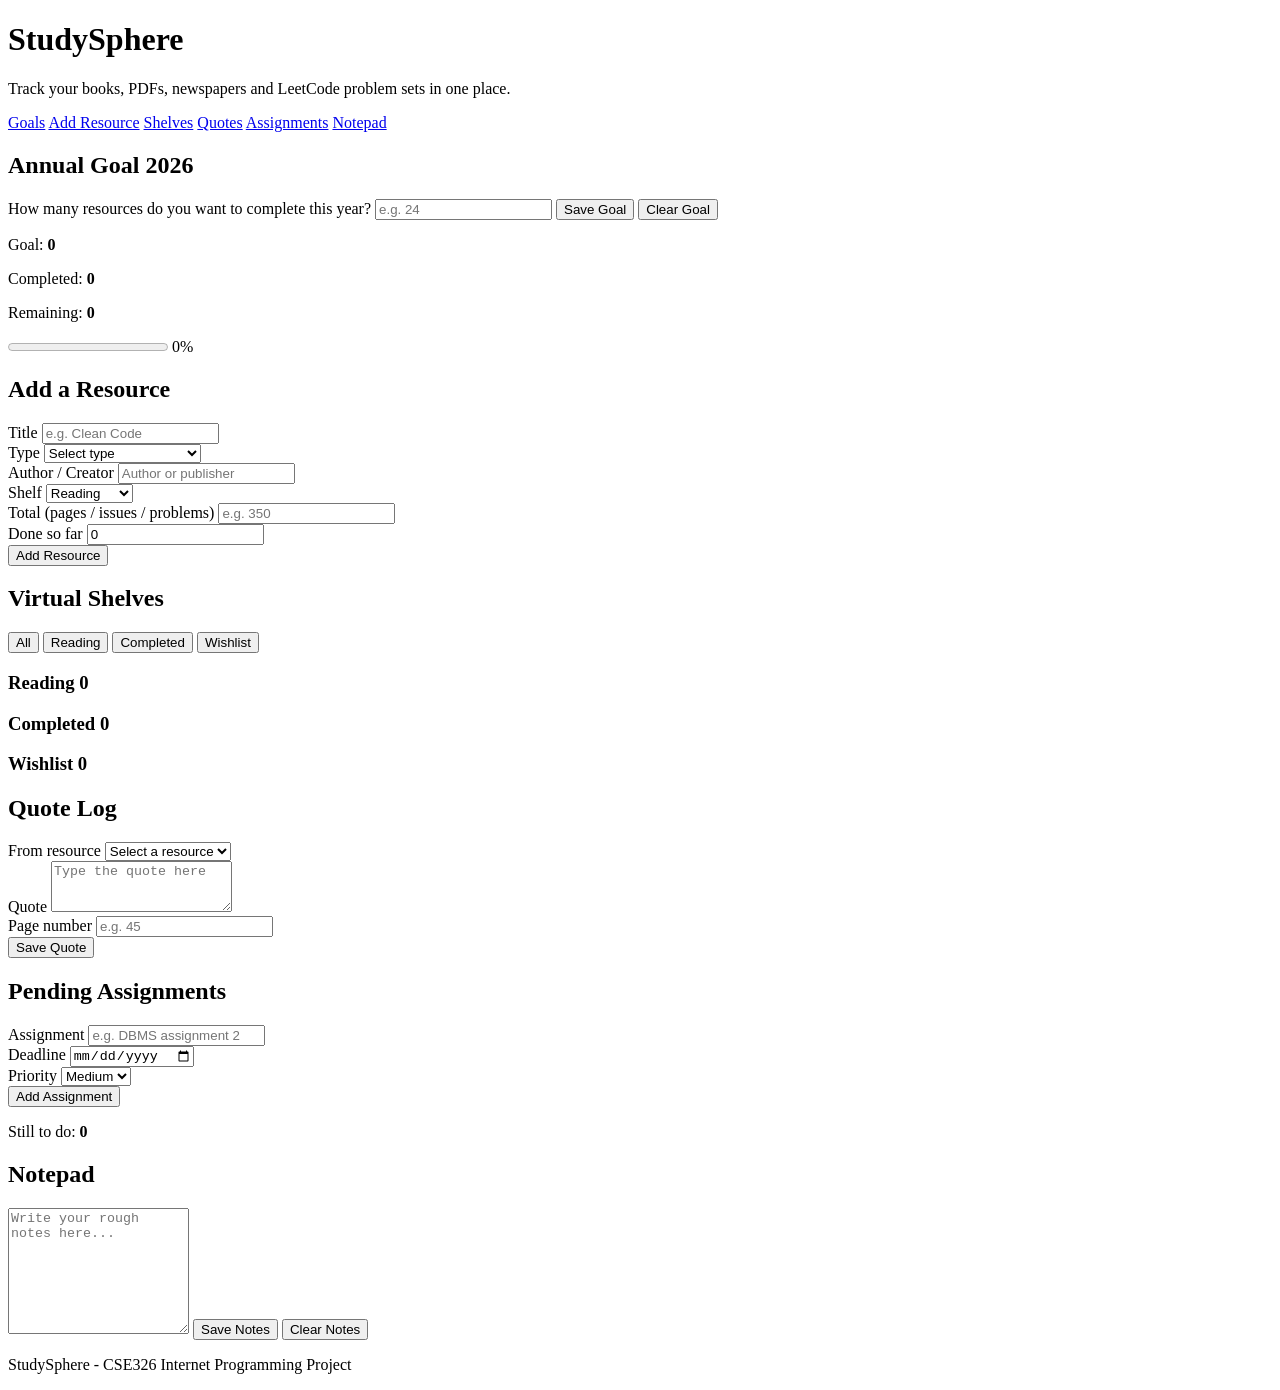
==== commit 3a658678: "Rename index[1].html to index.html" ====
--- a/index.html
+++ b/index.html
@@ -2,2101 +2,212 @@
 <html lang="en">
 <head>
   <meta charset="UTF-8">
-  <meta name="viewport" content="width=device-width, initial-scale=1.0, viewport-fit=cover">
-  <meta name="description" content="Personal Reading and Learning Tracker for books, PDFs, YouTube playlists, newspapers and LeetCode problem sets.">
-  <title>StudySphere</title>
-
-  <!-- External stylesheet (will be created in the CSS step) -->
-  <style>
-/* ===== 1. THEME VARIABLES (change colours here once, whole site updates) ===== */
-:root {
-  --bg: #f4f6fb; --card: #ffffff; --text: #1f2937; --muted: #6b7280;
-  --primary: #4f46e5; --primary-dark: #4338ca; --on-primary: #ffffff;
-  --danger: #dc2626; --ok: #15803d; --border: #d9dee8;
-  --radius: 12px; --shadow: 0 2px 8px rgba(0, 0, 0, 0.08);
-  color-scheme: light dark;
-  box-sizing: border-box;
-  padding-top: env(safe-area-inset-top, 0px);
-  padding-bottom: env(safe-area-inset-bottom, 0px);
-}
-@media (prefers-color-scheme: dark) {
-  :root {
-    --bg: #0f172a; --card: #1e293b; --text: #e5e7eb; --muted: #94a3b8;
-    --primary: #818cf8; --primary-dark: #a5b4fc; --on-primary: #0f172a;
-    --danger: #f87171; --ok: #4ade80; --border: #334155;
-    --shadow: 0 2px 8px rgba(0, 0, 0, 0.4);
-  }
-}
-
-/* ===== 2. BASE / RESET ===== */
-*, *::before, *::after { box-sizing: border-box; }
-html { scroll-behavior: smooth; }
-body { margin: 0; font-family: system-ui, -apple-system, "Segoe UI", Roboto, Arial, sans-serif;
-  background: var(--bg); color: var(--text); line-height: 1.5; }
-[hidden] { display: none !important; }
-h1, h2, h3, h4 { line-height: 1.25; margin: 0 0 0.5rem; }
-
-/* ===== 3. HEADER + NAVIGATION ===== */
-.site-header { background: linear-gradient(135deg, #4f46e5, #7c3aed); color: #fff;
-  text-align: center; padding: 2rem 1rem 1.25rem; }
-.site-title { font-size: clamp(1.5rem, 4vw, 2.4rem); }
-.site-tagline { margin: 0 auto 1rem; max-width: 640px; opacity: 0.9; }
-.main-nav-list { list-style: none; margin: 0; padding: 0; display: flex; flex-wrap: wrap;
-  justify-content: center; gap: 0.5rem; }
-.main-nav-link { display: inline-block; padding: 0.4rem 0.9rem; border-radius: 999px;
-  background: rgba(255, 255, 255, 0.18); color: #fff; text-decoration: none; font-weight: 600; }
-.main-nav-link:hover, .main-nav-link:focus-visible { background: #fff; color: #4338ca; }
-
-/* ===== 4. MAIN LAYOUT: every top-level section is a white card ===== */
-.main-content { max-width: 1100px; margin: 0 auto; padding: 1rem; }
-.main-content > section { background: var(--card); border-radius: var(--radius);
-  box-shadow: var(--shadow); padding: 1.25rem; margin-bottom: 1.5rem; }
-.section-heading { color: var(--primary); border-bottom: 2px solid var(--border);
-  padding-bottom: 0.4rem; margin-bottom: 1rem; }
-
-/* ===== 5. FORMS ===== */
-.form-fieldset { border: 1px solid var(--border); border-radius: var(--radius);
-  padding: 1rem; margin: 0 0 1rem; display: grid; align-items: end;
-  grid-template-columns: repeat(auto-fit, minmax(220px, 1fr)); gap: 1rem; }
-.form-legend { font-weight: 700; padding: 0 0.5rem; }
-.form-group { display: flex; flex-direction: column; gap: 0.3rem; }
-.form-label { font-weight: 600; font-size: 0.95rem; }
-.form-input, .form-select, .form-textarea { width: 100%; padding: 0.55rem 0.7rem; font: inherit;
-  color: var(--text); background: var(--bg); border: 1px solid var(--border); border-radius: 8px; }
-.form-input:focus, .form-select:focus, .form-textarea:focus, .button:focus-visible {
-  outline: 3px solid var(--primary); outline-offset: 1px; }
-.form-textarea { resize: vertical; }
-.form-actions { display: flex; flex-wrap: wrap; gap: 0.6rem; }
-.error-message { color: var(--danger); font-weight: 600; min-height: 1.4em; margin: 0.4rem 0 0; }
-.status-message { color: var(--ok); font-weight: 600; min-height: 1.4em; margin: 0.4rem 0 0; }
-.empty-message { color: var(--muted); font-style: italic; }
-
-/* ===== 6. BUTTONS ===== */
-.button { font: inherit; font-weight: 600; padding: 0.55rem 1rem; border-radius: 8px;
-  border: 1px solid transparent; cursor: pointer; transition: transform 0.1s, background 0.2s; }
-.button:active { transform: scale(0.97); }
-.button-primary { background: var(--primary); color: var(--on-primary); }
-.button-primary:hover { background: var(--primary-dark); }
-.button-secondary { background: transparent; color: var(--text); border-color: var(--border); }
-.button-secondary:hover { background: var(--bg); }
-.button-danger { background: transparent; color: var(--danger); border-color: var(--danger); padding: 0.3rem 0.7rem; }
-.button-danger:hover { background: var(--danger); color: #fff; }
-
-/* ===== 7. GOALS DASHBOARD ===== */
-.goal-counters { display: flex; flex-wrap: wrap; gap: 1rem; margin: 1rem 0; }
-.counter-item { flex: 1 1 120px; background: var(--bg); border-radius: var(--radius);
-  padding: 0.8rem; text-align: center; margin: 0; }
-.counter-value { display: block; font-size: 1.8rem; color: var(--primary); }
-.goal-progress-wrapper { display: flex; align-items: center; gap: 0.8rem; flex-wrap: wrap; }
-.goal-progress-bar { flex: 1 1 200px; height: 20px; accent-color: var(--primary); }
-.goal-progress-percent { font-weight: 700; min-width: 3.5ch; }
-
-/* ===== 8. SHELVES + RESOURCE CARDS ===== */
-.filter-group { display: flex; flex-wrap: wrap; gap: 0.5rem; margin-bottom: 1rem; }
-.filter-button { background: var(--bg); color: var(--text); border-color: var(--border); }
-.filter-button.active { background: var(--primary); color: var(--on-primary); }
-.shelves-grid { display: grid; grid-template-columns: repeat(auto-fit, minmax(290px, 1fr)); gap: 1rem; align-items: start; }
-.shelf { background: var(--bg); border-radius: var(--radius); padding: 0.9rem; border-top: 4px solid var(--primary); }
-.shelf-completed { border-top-color: var(--ok); }
-.shelf-wishlist { border-top-color: #d97706; }
-.shelf-count { background: var(--primary); color: var(--on-primary); border-radius: 999px;
-  padding: 0 0.6rem; font-size: 0.85rem; margin-left: 0.3rem; }
-.resource-list { display: grid; gap: 0.8rem; }
-.resource-card { background: var(--card); border: 1px solid var(--border); border-radius: 10px;
-  padding: 0.8rem; box-shadow: var(--shadow); }
-.resource-card-header { display: flex; justify-content: space-between; gap: 0.5rem; align-items: flex-start; }
-.resource-title { margin: 0; word-break: break-word; }
-.resource-media-badge { font-size: 0.75rem; font-weight: 700; padding: 0.15rem 0.6rem; border-radius: 999px;
-  background: var(--border); white-space: nowrap; }
-.media-book { background: #fde68a; color: #78350f; }
-.media-pdf { background: #fecaca; color: #7f1d1d; }
-.media-youtube { background: #fbcfe8; color: #831843; }
-.media-newspaper { background: #d1d5db; color: #1f2937; }
-.media-leetcode { background: #bbf7d0; color: #14532d; }
-.resource-creator, .resource-due { margin: 0.2rem 0; color: var(--muted); font-size: 0.9rem; }
-.resource-due.overdue { color: var(--danger); font-weight: 700; }
-.progress-slider-label, .move-shelf-label { display: flex; flex-direction: column; gap: 0.2rem; font-size: 0.9rem; font-weight: 600; }
-.progress-slider { width: 100%; accent-color: var(--primary); }
-.progress-output { display: block; font-size: 0.85rem; color: var(--muted); margin-bottom: 0.5rem; }
-.resource-card-actions { display: flex; justify-content: space-between; align-items: flex-end; gap: 0.5rem; }
-.move-shelf-select { padding: 0.3rem; border-radius: 6px; border: 1px solid var(--border);
-  background: var(--bg); color: var(--text); font: inherit; }
-
-/* ===== 8b. YOUTUBE AREA INSIDE A CARD ===== */
-.youtube-area { display: grid; gap: 0.5rem; margin-bottom: 0.7rem; }
-.yt-thumb { width: 100%; aspect-ratio: 16 / 9; object-fit: cover; border-radius: 8px; background: var(--border); }
-.yt-single { display: flex; flex-wrap: wrap; gap: 0.5rem; align-items: flex-end; }
-.yt-time-label { display: flex; flex-direction: column; gap: 0.2rem; flex: 1 1 120px; font-size: 0.9rem; font-weight: 600; }
-.yt-items { list-style: none; margin: 0; padding: 0.4rem; display: grid; gap: 0.3rem; max-height: 180px; overflow-y: auto;
-  border: 1px solid var(--border); border-radius: 8px; }
-.yt-item { display: flex; gap: 0.5rem; align-items: flex-start; font-size: 0.9rem; }
-.yt-item.done span { text-decoration: line-through; color: var(--muted); }
-.yt-text { font-size: 0.85rem; color: var(--muted); }
-.yt-message { margin: 0; min-height: 0; }
-.yt-resume-link { font-weight: 700; color: var(--primary); }
-
-/* ===== 9. QUOTES, DEADLINES, TASKS ===== */
-.quotes-list, .deadline-list, .task-list { list-style: none; padding: 0; margin: 0; display: grid; gap: 0.7rem; }
-.quote-item { display: flex; justify-content: space-between; gap: 1rem; align-items: flex-start;
-  background: var(--bg); border-radius: 10px; padding: 0.8rem; }
-.quote-body { margin: 0; border-left: 4px solid var(--primary); padding-left: 0.8rem; }
-.quote-text { font-style: italic; margin: 0 0 0.3rem; }
-.quote-meta { display: flex; flex-wrap: wrap; gap: 0.2rem 0.8rem; font-size: 0.85rem; color: var(--muted); }
-.quote-citation { font-weight: 700; color: var(--text); }
-.deadline-item, .task-item { display: flex; flex-wrap: wrap; align-items: center; gap: 0.5rem 1rem;
-  background: var(--bg); border-radius: 10px; padding: 0.7rem 0.9rem; }
-.deadline-item .delete-deadline-button, .task-item .delete-task-button { margin-left: auto; }
-.deadline-countdown { font-weight: 700; color: var(--primary); }
-.deadline-item.overdue .deadline-countdown { color: var(--danger); }
-.deadline-resource { color: var(--muted); font-size: 0.9rem; }
-.task-summary { margin: 1rem 0 0.5rem; }
-.task-title { flex: 1 1 140px; }
-.task-item.done .task-title { text-decoration: line-through; color: var(--muted); }
-.task-checkbox { width: 1.2rem; height: 1.2rem; accent-color: var(--primary); }
-.task-priority-badge { font-size: 0.75rem; font-weight: 700; padding: 0.15rem 0.6rem; border-radius: 999px; color: #fff; }
-.priority-high { background: #dc2626; }
-.priority-medium { background: #d97706; }
-.priority-low { background: #16a34a; }
-
-/* ===== 10. NOTEPAD + POMODORO TIMER ===== */
-.notepad-textarea { min-height: 160px; }
-.pomodoro-card { text-align: center; background: var(--bg); border-radius: var(--radius); padding: 1.5rem 1rem; }
-.timer-mode-label { font-weight: 700; text-transform: uppercase; letter-spacing: 0.1em; color: var(--muted); margin: 0; }
-.timer-display { font-size: clamp(3rem, 14vw, 5.5rem); font-weight: 800; font-variant-numeric: tabular-nums; color: var(--primary); }
-.timer-controls { display: flex; justify-content: center; flex-wrap: wrap; gap: 0.6rem; }
-
-/* ===== 11b. NEW FEATURES: colours used by calendar, timetable and study progress ===== */
-:root {
-  --c-holiday: #dc2626; --c-exam: #7c3aed; --c-assignment: #b45309;
-  --c-study: #0f766e; --c-resource: #2563eb;
-}
-.type-holiday { background: var(--c-holiday); color: #fff; }
-.type-exam { background: var(--c-exam); color: #fff; }
-.type-assignment { background: var(--c-assignment); color: #fff; }
-.type-study { background: var(--c-study); color: #fff; }
-.type-resource { background: var(--c-resource); color: #fff; }
-.event-type-badge { display: inline-block; font-size: 0.75rem; font-weight: 700; padding: 0.15rem 0.6rem;
-  border-radius: 999px; white-space: nowrap; }
-
-.cat-class { --cat: #4f46e5; }
-.cat-study { --cat: #0f766e; }
-.cat-break { --cat: #b45309; }
-.cat-meal { --cat: #db2777; }
-.cat-exercise { --cat: #15803d; }
-.cat-other { --cat: #64748b; }
-
-/* ===== 11c. SHARED MONTH GRID ===== */
-.month-grid { display: grid; grid-template-columns: repeat(7, minmax(0, 1fr)); }
-.month-weekday { text-align: center; font-weight: 700; font-size: 0.8rem; padding: 0.4rem 0; color: var(--muted); }
-.month-weekday.sunday { color: var(--danger); }
-.agenda-heading { color: var(--text); font-size: 1.1rem; margin: 1rem 0 0.5rem; }
-
-/* ===== 11d. WALL CALENDAR ===== */
-.calendar-layout { display: grid; grid-template-columns: minmax(0, 2fr) minmax(240px, 1fr); gap: 1rem; align-items: start; }
-.wall-calendar { border: 1px solid var(--border); border-radius: var(--radius); overflow: hidden;
-  background: var(--card); box-shadow: var(--shadow); }
-.cal-top { background: linear-gradient(135deg, #4f46e5, #7c3aed); color: #fff; padding: 0 1rem 0.8rem; text-align: center; }
-.cal-rings { height: 30px; background-image: radial-gradient(circle at 50% 55%, var(--card) 0 6px, rgba(255, 255, 255, 0.7) 6px 8px, transparent 8px);
-  background-size: 46px 30px; background-repeat: repeat-x; background-position: center; }
-.cal-title-row { display: flex; align-items: center; justify-content: space-between; gap: 0.5rem; }
-.cal-month-title { margin: 0; font-size: clamp(1.4rem, 4vw, 2.1rem); letter-spacing: 0.02em; }
-.cal-nav-button { background: rgba(255, 255, 255, 0.2); color: #fff; border-color: rgba(255, 255, 255, 0.45); }
-.cal-nav-button:hover { background: #fff; color: #4338ca; }
-.cal-today-button { margin-top: 0.5rem; padding: 0.25rem 0.8rem; font-size: 0.85rem; }
-.wall-grid { border-top: 1px solid var(--border); border-left: 1px solid var(--border); margin: 0.5rem 0.75rem 0; }
-.wall-grid .month-weekday, .wall-grid .month-blank, .wall-grid .cal-day {
-  border-right: 1px solid var(--border); border-bottom: 1px solid var(--border); }
-.wall-grid .month-blank { background: var(--bg); min-height: 40px; }
-.cal-day { font: inherit; color: var(--text); background: var(--card); text-align: left; cursor: pointer;
-  padding: 0.3rem; min-height: 96px; min-width: 0; display: flex; flex-direction: column; gap: 0.25rem;
-  border-top: 0; border-left: 0; border-radius: 0; overflow: hidden; }
-.cal-day:hover { background: var(--bg); }
-.cal-day:focus-visible, .cal-day.selected { outline: 3px solid var(--primary); outline-offset: -3px; }
-.cal-day.has-holiday { background: color-mix(in srgb, var(--danger) 9%, var(--card)); }
-.cal-day-number { width: 1.7rem; height: 1.7rem; display: grid; place-items: center; font-weight: 700; border-radius: 50%; }
-.cal-day.is-sunday .cal-day-number, .cal-day.has-holiday .cal-day-number { color: var(--danger); }
-.cal-day.today .cal-day-number { background: var(--primary); color: var(--on-primary); }
-.cal-chips { display: flex; flex-direction: column; gap: 2px; min-width: 0; }
-.cal-chip { display: block; font-size: 0.7rem; line-height: 1.3; padding: 0.05rem 0.35rem; border-radius: 4px;
-  white-space: nowrap; overflow: hidden; text-overflow: ellipsis; }
-.cal-chip.chip-done { opacity: 0.55; text-decoration: line-through; }
-.cal-more { font-size: 0.7rem; color: var(--muted); }
-.cal-legend { list-style: none; margin: 0; padding: 0.75rem; display: flex; flex-wrap: wrap; gap: 0.4rem; justify-content: center; }
-
-.day-panel { background: var(--bg); border-radius: var(--radius); padding: 1rem; border-top: 4px solid var(--primary); }
-.day-panel-title { font-size: 1.1rem; }
-.day-panel-study { color: var(--muted); margin: 0 0 0.8rem; }
-.day-events { list-style: none; margin: 0 0 0.8rem; padding: 0; display: grid; gap: 0.5rem; }
-.day-event { display: flex; flex-wrap: wrap; gap: 0.4rem 0.6rem; align-items: center; }
-.day-event .button-danger { margin-left: auto; padding: 0.2rem 0.6rem; font-size: 0.85rem; }
-.day-event-title.done { text-decoration: line-through; color: var(--muted); }
-
-.agenda-grid { display: grid; grid-template-columns: repeat(auto-fit, minmax(300px, 1fr)); gap: 1.5rem; margin-top: 1rem; }
-.task-summary .counter-value { display: inline; font-size: 1.2rem; }
-.task-date, .task-countdown { font-size: 0.85rem; color: var(--muted); }
-.task-countdown { font-weight: 700; }
-.task-item.overdue .task-countdown { color: var(--danger); }
-.deadline-item.past { opacity: 0.65; }
-
-/* ===== 11e. DAILY TIMETABLE ===== */
-.day-checks-group { grid-column: 1 / -1; }
-.day-checks { display: flex; flex-wrap: wrap; gap: 0.5rem; }
-.day-check { display: inline-flex; align-items: center; gap: 0.35rem; padding: 0.25rem 0.7rem; cursor: pointer;
-  border: 1px solid var(--border); border-radius: 999px; background: var(--bg); font-weight: 600; }
-.day-check input { accent-color: var(--primary); }
-.day-strip { position: relative; height: 36px; background: var(--bg); border: 1px solid var(--border);
-  border-radius: 8px; overflow: hidden; }
-.strip-block { position: absolute; top: 4px; bottom: 4px; min-width: 3px; border-radius: 4px; background: var(--cat); }
-.strip-now { position: absolute; top: 0; bottom: 0; width: 2px; background: var(--danger); }
-.strip-ticks { display: flex; justify-content: space-between; font-size: 0.75rem; color: var(--muted); margin-top: 0.2rem; }
-.timetable-summary { color: var(--muted); margin: 0.6rem 0; }
-.timetable-list { list-style: none; margin: 0 0 1rem; padding: 0; display: grid; gap: 0.6rem; }
-.timetable-item { display: flex; flex-wrap: wrap; align-items: center; gap: 0.4rem 1rem; background: var(--bg);
-  border-radius: 10px; padding: 0.7rem 0.9rem; border-left: 6px solid var(--cat); }
-.timetable-item.now { box-shadow: 0 0 0 2px var(--primary); }
-.timetable-item.now .timetable-title::after { content: " (now)"; color: var(--primary); }
-.timetable-time { font-weight: 700; font-variant-numeric: tabular-nums; }
-.timetable-title { flex: 1 1 140px; }
-.timetable-category-badge { font-size: 0.75rem; font-weight: 700; padding: 0.15rem 0.6rem; border-radius: 999px;
-  background: var(--cat); color: #fff; }
-.timetable-duration { color: var(--muted); font-size: 0.9rem; }
-.timetable-item .delete-timetable-button { margin-left: auto; }
-
-/* ===== 11f. FLEXIBLE POMODORO + STUDY PROGRESS ===== */
-.timer-settings-form { text-align: left; }
-.timer-presets { grid-column: 1 / -1; display: flex; flex-wrap: wrap; gap: 0.5rem; }
-.timer-presets .button { padding: 0.35rem 0.9rem; }
-.timer-today-summary { margin: 0.4rem 0 0; font-weight: 600; }
-.study-log-form { margin-top: 1.25rem; }
-.study-toolbar { display: flex; flex-wrap: wrap; gap: 0.8rem; align-items: flex-end; justify-content: space-between; }
-.study-month-nav { display: flex; flex-wrap: wrap; align-items: center; gap: 0.5rem; }
-.study-month-title { min-width: 9ch; text-align: center; font-size: 1.15rem; }
-.study-target-group { max-width: 220px; }
-.study-grid { gap: 4px; }
-.study-day { border: 1px solid var(--border); border-radius: 8px; padding: 0.3rem; min-height: 66px; min-width: 0;
-  display: flex; flex-direction: column; justify-content: space-between; }
-.study-day.today { outline: 2px solid var(--primary); outline-offset: 1px; }
-.study-day.future { opacity: 0.5; }
-.study-day-number { font-weight: 700; font-size: 0.85rem; }
-.study-day-time { font-size: 0.72rem; font-weight: 600; overflow-wrap: anywhere; }
-.heat-0 { background: var(--bg); }
-.heat-1 { background: color-mix(in srgb, var(--primary) 15%, var(--card)); }
-.heat-2 { background: color-mix(in srgb, var(--primary) 28%, var(--card)); }
-.heat-3 { background: color-mix(in srgb, var(--primary) 42%, var(--card)); }
-.heat-4 { background: var(--primary); color: var(--on-primary); }
-.heat-legend { display: flex; flex-wrap: wrap; align-items: center; gap: 0.35rem; margin: 0.7rem 0; font-size: 0.85rem; color: var(--muted); }
-.legend-swatch { width: 1.1rem; height: 1.1rem; border-radius: 4px; border: 1px solid var(--border); }
-.study-stats .counter-value { font-size: 1.25rem; margin-top: 0.15rem; }
-.study-bars { margin-top: 0.4rem; }
-.study-bars-plot { position: relative; height: 130px; display: flex; gap: 2px; align-items: flex-end;
-  border-bottom: 1px solid var(--border); background: var(--bg); border-radius: 8px 8px 0 0; padding: 0 2px; }
-.study-bar-col { flex: 1; min-width: 0; height: 100%; display: flex; align-items: flex-end; }
-.study-bar { width: 100%; background: var(--primary); border-radius: 3px 3px 0 0; }
-.study-target-line { position: absolute; left: 0; right: 0; border-top: 2px dashed var(--ok); pointer-events: none; }
-.study-bars-labels { display: flex; gap: 2px; padding: 0 2px; }
-.study-bar-label { flex: 1; min-width: 0; text-align: center; font-size: 0.65rem; color: var(--muted); }
-
-/* ===== 12b. RESPONSIVE: new features ===== */
-@media (max-width: 800px) {
-  .calendar-layout { grid-template-columns: 1fr; }
-}
-@media (max-width: 600px) {
-  .wall-grid { margin: 0.4rem 0.4rem 0; }
-  .cal-day { min-height: 56px; padding: 0.2rem; }
-  .cal-chips { flex-direction: row; flex-wrap: wrap; gap: 3px; }
-  .cal-chip { font-size: 0; width: 8px; height: 8px; padding: 0; border-radius: 50%; }
-  .cal-more { display: none; }
-  .study-grid { gap: 2px; }
-  .study-day { min-height: 52px; padding: 0.2rem; }
-  .study-day-time { font-size: 0.6rem; }
-  .study-month-nav .button { flex: 0 1 auto; }
-}
-@media (prefers-reduced-motion: reduce) {
-  html { scroll-behavior: auto; }
-}
-
-/* ===== 11. FOOTER ===== */
-.site-footer { text-align: center; padding: 1.5rem 1rem; color: var(--muted); font-size: 0.9rem; }
-
-/* ===== 12. RESPONSIVE (mobile screens) ===== */
-@media (max-width: 600px) {
-  .main-content { padding: 0.6rem; }
-  .main-content > section { padding: 0.9rem; }
-  .form-actions .button, .timer-controls .button { flex: 1 1 100%; }
-  .quote-item { flex-direction: column; }
-  .resource-card-actions { flex-direction: column; align-items: stretch; }
-}
-
-</style>
+  <meta name="viewport" content="width=device-width, initial-scale=1.0">
+  <title>StudySphere - Reading Tracker</title>
+  <link rel="stylesheet" href="style.css">
 </head>
-<body id="app-body">
-
-  <!-- ==========================================================
-       BLOCK 1: SITE HEADER AND MAIN NAVIGATION
-       ========================================================== -->
-  <header id="site-header" class="site-header">
-    <h1 id="site-title" class="site-title">StudySphere</h1>
-    <p id="site-tagline" class="site-tagline">Track books, PDFs, YouTube playlists, newspapers and LeetCode problem sets in one place.</p>
-
-    <nav id="main-nav" class="main-nav" aria-label="Main navigation">
-      <ul id="main-nav-list" class="main-nav-list">
-        <li class="main-nav-item"><a id="nav-goals" class="main-nav-link" href="#goals-section">Goals</a></li>
-        <li class="main-nav-item"><a id="nav-add" class="main-nav-link" href="#add-resource-section">Add Resource</a></li>
-        <li class="main-nav-item"><a id="nav-shelves" class="main-nav-link" href="#shelves-section">Shelves</a></li>
-        <li class="main-nav-item"><a id="nav-quotes" class="main-nav-link" href="#quotes-section">Quotes</a></li>
-        <li class="main-nav-item"><a id="nav-calendar" class="main-nav-link" href="#calendar-section">Calendar</a></li>
-        <li class="main-nav-item"><a id="nav-timetable" class="main-nav-link" href="#timetable-section">Timetable</a></li>
-        <li class="main-nav-item"><a id="nav-notes" class="main-nav-link" href="#notepad-section">Notepad</a></li>
-        <li class="main-nav-item"><a id="nav-timer" class="main-nav-link" href="#pomodoro-section">Timer</a></li>
-      </ul>
+<body>
+
+  <!-- ========== HEADER AND NAVIGATION ========== -->
+  <header>
+    <h1>StudySphere</h1>
+    <p>Track your books, PDFs, newspapers and LeetCode problem sets in one place.</p>
+    <nav>
+      <a href="#goals">Goals</a>
+      <a href="#add">Add Resource</a>
+      <a href="#shelves">Shelves</a>
+      <a href="#quotes">Quotes</a>
+      <a href="#assignments">Assignments</a>
+      <a href="#notes">Notepad</a>
     </nav>
   </header>
 
-  <main id="main-content" class="main-content">
-
-    <!-- ==========================================================
-         BLOCK 2: ANNUAL GOALS DASHBOARD (2026)
-         Goal input, completion counters and progress bar
-         ========================================================== -->
-    <section id="goals-section" class="dashboard-section goals-section">
-      <h2 id="goals-heading" class="section-heading">Annual Goals Dashboard 2026</h2>
-
-      <form id="goal-form" class="goal-form" novalidate>
-        <fieldset id="goal-fieldset" class="form-fieldset">
-          <legend id="goal-legend" class="form-legend">Set your 2026 goal</legend>
-
-          <div class="form-group">
-            <label id="goal-label" class="form-label" for="goal-input">Resources I want to complete in 2026</label>
-            <input type="number" id="goal-input" class="form-input goal-input" name="goalTarget" min="1" max="1000" placeholder="e.g. 24">
-          </div>
-
-          <button type="submit" id="goal-submit-button" class="button button-primary goal-submit-button">Save Goal</button>
-          <button type="button" id="goal-reset-button" class="button button-secondary goal-reset-button">Clear Goal</button>
-        </fieldset>
-        <p id="goal-error-message" class="error-message" aria-live="polite"></p>
-      </form>
-
-      <!-- Completion counters -->
-      <div id="goal-counters" class="goal-counters">
-        <p class="counter-item">Goal: <strong id="goal-target-count" class="counter-value">0</strong></p>
-        <p class="counter-item">Completed: <strong id="goal-completed-count" class="counter-value">0</strong></p>
-        <p class="counter-item">Remaining: <strong id="goal-remaining-count" class="counter-value">0</strong></p>
+  <main>
+
+    <!-- ========== 1. ANNUAL GOAL ========== -->
+    <section id="goals">
+      <h2>Annual Goal 2026</h2>
+
+      <form id="goal-form">
+        <label for="goal-input">How many resources do you want to complete this year?</label>
+        <input type="number" id="goal-input" placeholder="e.g. 24">
+        <button type="submit">Save Goal</button>
+        <button type="button" id="goal-clear">Clear Goal</button>
+      </form>
+      <p class="error" id="goal-error"></p>
+
+      <div class="counters">
+        <p>Goal: <strong id="goal-count">0</strong></p>
+        <p>Completed: <strong id="goal-completed">0</strong></p>
+        <p>Remaining: <strong id="goal-remaining">0</strong></p>
       </div>
 
-      <!-- Goal progress bar -->
-      <div id="goal-progress-wrapper" class="goal-progress-wrapper">
-        <label id="goal-progress-label" class="form-label" for="goal-progress-bar">Goal progress</label>
-        <progress id="goal-progress-bar" class="goal-progress-bar" value="0" max="100">0%</progress>
-        <output id="goal-progress-percent" class="goal-progress-percent" for="goal-progress-bar">0%</output>
-      </div>
-      <p id="goal-status-message" class="status-message" aria-live="polite">No goal set yet.</p>
-    </section>
-
-    <!-- ==========================================================
-         BLOCK 3: ADD RESOURCE FORM
-         Title, media type, creator, shelf, total units, progress, due date
-         ========================================================== -->
-    <section id="add-resource-section" class="form-section add-resource-section">
-      <h2 id="add-resource-heading" class="section-heading">Add a Resource</h2>
-
-      <form id="resource-form" class="resource-form" novalidate>
-
-        <!-- Group 0: YouTube shortcut (optional) -->
-        <fieldset id="resource-youtube-fieldset" class="form-fieldset">
-          <legend id="resource-youtube-legend" class="form-legend">YouTube shortcut (optional)</legend>
-
-          <div class="form-group">
-            <label id="resource-link-label" class="form-label" for="resource-link-input">Paste a YouTube video or playlist link</label>
-            <input type="text" id="resource-link-input" class="form-input" name="youtubeLink" placeholder="https://www.youtube.com/watch?v=...">
-          </div>
-
-          <div class="form-group">
-            <label id="resource-duration-label" class="form-label" for="resource-duration-input">Video length (mm:ss, only if not auto-filled)</label>
-            <input type="text" id="resource-duration-input" class="form-input" name="videoLength" placeholder="e.g. 45:10">
-          </div>
-
-          <button type="button" id="resource-fetch-button" class="button button-primary">Fetch details</button>
-          <p id="resource-link-message" class="status-message" aria-live="polite"></p>
-        </fieldset>
-
-        <!-- Group A: basic details -->
-        <fieldset id="resource-details-fieldset" class="form-fieldset">
-          <legend id="resource-details-legend" class="form-legend">Basic details</legend>
-
-          <div class="form-group">
-            <label id="resource-title-label" class="form-label" for="resource-title-input">Title</label>
-            <input type="text" id="resource-title-input" class="form-input" name="title" placeholder="e.g. Clean Code">
-          </div>
-
-          <div class="form-group">
-            <label id="resource-media-label" class="form-label" for="resource-media-select">Media type</label>
-            <select id="resource-media-select" class="form-select" name="mediaType">
-              <option value="">Select media type</option>
+      <progress id="goal-bar" value="0" max="100"></progress>
+      <span id="goal-percent">0%</span>
+    </section>
+
+    <!-- ========== 2. ADD RESOURCE ========== -->
+    <section id="add">
+      <h2>Add a Resource</h2>
+
+      <form id="resource-form">
+        <div class="form-grid">
+          <div>
+            <label for="title">Title</label>
+            <input type="text" id="title" placeholder="e.g. Clean Code">
+          </div>
+
+          <div>
+            <label for="type">Type</label>
+            <select id="type">
+              <option value="">Select type</option>
               <option value="book">Physical Book</option>
               <option value="pdf">PDF</option>
-              <option value="youtube">YouTube Playlist</option>
               <option value="newspaper">Newspaper</option>
               <option value="leetcode">LeetCode Problem Set</option>
             </select>
           </div>
 
-          <div class="form-group">
-            <label id="resource-creator-label" class="form-label" for="resource-creator-input">Author / Creator</label>
-            <input type="text" id="resource-creator-input" class="form-input" name="creator" placeholder="Author, channel or publisher">
-          </div>
-        </fieldset>
-
-        <!-- Group B: shelf, units and progress -->
-        <fieldset id="resource-progress-fieldset" class="form-fieldset">
-          <legend id="resource-progress-legend" class="form-legend">Shelf and progress</legend>
-
-          <div class="form-group">
-            <label id="resource-shelf-label" class="form-label" for="resource-shelf-select">Shelf</label>
-            <select id="resource-shelf-select" class="form-select" name="shelf">
-              <option value="reading">Reading (Active)</option>
-              <option value="completed">Completed (Finished)</option>
-              <option value="wishlist">Wishlist (Saved for later)</option>
-            </select>
-          </div>
-
-          <div class="form-group">
-            <label id="resource-total-label" class="form-label" for="resource-total-input">Total units (pages / videos / issues / problems)</label>
-            <input type="number" id="resource-total-input" class="form-input" name="totalUnits" min="1" placeholder="e.g. 350">
-          </div>
-
-          <div class="form-group">
-            <label id="resource-current-label" class="form-label" for="resource-current-input">Current progress (units done)</label>
-            <input type="number" id="resource-current-input" class="form-input" name="currentProgress" min="0" value="0">
-          </div>
-
-          <div class="form-group">
-            <label id="resource-due-label" class="form-label" for="resource-due-input">Due date (optional)</label>
-            <input type="date" id="resource-due-input" class="form-input" name="dueDate">
-          </div>
-        </fieldset>
-
-        <div id="resource-form-actions" class="form-actions">
-          <button type="submit" id="resource-submit-button" class="button button-primary">Add Resource</button>
-          <button type="reset" id="resource-reset-button" class="button button-secondary">Reset Form</button>
-        </div>
-        <p id="resource-error-message" class="error-message" aria-live="polite"></p>
-      </form>
-    </section>
-
-    <!-- ==========================================================
-         BLOCK 4: VIRTUAL SHELVES
-         Filter buttons plus Reading, Completed and Wishlist containers
-         ========================================================== -->
-    <section id="shelves-section" class="shelves-section">
-      <h2 id="shelves-heading" class="section-heading">Virtual Shelves</h2>
-
-      <!-- Shelf filter buttons -->
-      <div id="shelf-filter-group" class="filter-group" role="group" aria-label="Filter shelves">
-        <button type="button" id="filter-all-button" class="button filter-button active" data-filter="all">All</button>
-        <button type="button" id="filter-reading-button" class="button filter-button" data-filter="reading">Reading</button>
-        <button type="button" id="filter-completed-button" class="button filter-button" data-filter="completed">Completed</button>
-        <button type="button" id="filter-wishlist-button" class="button filter-button" data-filter="wishlist">Wishlist</button>
+          <div>
+            <label for="author">Author / Creator</label>
+            <input type="text" id="author" placeholder="Author or publisher">
+          </div>
+
+          <div>
+            <label for="shelf">Shelf</label>
+            <select id="shelf">
+              <option value="reading">Reading</option>
+              <option value="completed">Completed</option>
+              <option value="wishlist">Wishlist</option>
+            </select>
+          </div>
+
+          <div>
+            <label for="total">Total (pages / issues / problems)</label>
+            <input type="number" id="total" placeholder="e.g. 350">
+          </div>
+
+          <div>
+            <label for="current">Done so far</label>
+            <input type="number" id="current" value="0">
+          </div>
+        </div>
+
+        <button type="submit">Add Resource</button>
+      </form>
+      <p class="error" id="resource-error"></p>
+    </section>
+
+    <!-- ========== 3. VIRTUAL SHELVES ========== -->
+    <section id="shelves">
+      <h2>Virtual Shelves</h2>
+
+      <!-- Filter buttons -->
+      <div class="filters">
+        <button class="filter active" data-filter="all">All</button>
+        <button class="filter" data-filter="reading">Reading</button>
+        <button class="filter" data-filter="completed">Completed</button>
+        <button class="filter" data-filter="wishlist">Wishlist</button>
       </div>
 
-      <div id="shelves-grid" class="shelves-grid">
-
-        <!-- Shelf 1: Reading (Active) -->
-        <section id="shelf-reading" class="shelf shelf-reading" data-shelf="reading">
-          <h3 id="shelf-reading-heading" class="shelf-heading">Reading (Active) <span id="shelf-reading-count" class="shelf-count">0</span></h3>
-          <div id="reading-list" class="resource-list"></div>
-          <p id="reading-empty-message" class="empty-message">Nothing on this shelf yet.</p>
-        </section>
-
-        <!-- Shelf 2: Completed (Finished) -->
-        <section id="shelf-completed" class="shelf shelf-completed" data-shelf="completed">
-          <h3 id="shelf-completed-heading" class="shelf-heading">Completed (Finished) <span id="shelf-completed-count" class="shelf-count">0</span></h3>
-          <div id="completed-list" class="resource-list"></div>
-          <p id="completed-empty-message" class="empty-message">Nothing on this shelf yet.</p>
-        </section>
-
-        <!-- Shelf 3: Wishlist (Saved for later) -->
-        <section id="shelf-wishlist" class="shelf shelf-wishlist" data-shelf="wishlist">
-          <h3 id="shelf-wishlist-heading" class="shelf-heading">Wishlist (Saved for later) <span id="shelf-wishlist-count" class="shelf-count">0</span></h3>
-          <div id="wishlist-list" class="resource-list"></div>
-          <p id="wishlist-empty-message" class="empty-message">Nothing on this shelf yet.</p>
-        </section>
-
+      <div class="shelves-grid">
+        <div class="shelf" id="shelf-reading">
+          <h3>Reading <span id="reading-count" class="badge">0</span></h3>
+          <div id="reading-list"></div>
+        </div>
+
+        <div class="shelf" id="shelf-completed">
+          <h3>Completed <span id="completed-count" class="badge">0</span></h3>
+          <div id="completed-list"></div>
+        </div>
+
+        <div class="shelf" id="shelf-wishlist">
+          <h3>Wishlist <span id="wishlist-count" class="badge">0</span></h3>
+          <div id="wishlist-list"></div>
+        </div>
       </div>
     </section>
 
-    <!-- ==========================================================
-         BLOCK 5: PERMANENT QUOTE LOG
-         Quote input form and display container
-         ========================================================== -->
-    <section id="quotes-section" class="quotes-section">
-      <h2 id="quotes-heading" class="section-heading">Permanent Quote Log</h2>
-
-      <form id="quote-form" class="quote-form" novalidate>
-        <fieldset id="quote-fieldset" class="form-fieldset">
-          <legend id="quote-legend" class="form-legend">Save a quote</legend>
-
-          <div class="form-group">
-            <label id="quote-resource-label" class="form-label" for="quote-resource-select">From resource</label>
-            <select id="quote-resource-select" class="form-select" name="quoteResource">
+    <!-- ========== 4. QUOTE LOG ========== -->
+    <section id="quotes">
+      <h2>Quote Log</h2>
+
+      <form id="quote-form">
+        <div class="form-grid">
+          <div>
+            <label for="quote-resource">From resource</label>
+            <select id="quote-resource">
               <option value="">Select a resource</option>
             </select>
           </div>
 
-          <div class="form-group">
-            <label id="quote-text-label" class="form-label" for="quote-text-input">Quote</label>
-            <textarea id="quote-text-input" class="form-textarea" name="quoteText" rows="3" placeholder="Type the quote here"></textarea>
-          </div>
-
-          <div class="form-group">
-            <label id="quote-citation-label" class="form-label" for="quote-citation-input">Citation (author / source)</label>
-            <input type="text" id="quote-citation-input" class="form-input" name="quoteCitation" placeholder="e.g. Robert C. Martin, Clean Code">
-          </div>
-
-          <div class="form-group">
-            <label id="quote-location-label" class="form-label" for="quote-location-input">Page number or video timestamp</label>
-            <input type="text" id="quote-location-input" class="form-input" name="quoteLocation" placeholder="e.g. Page 45 or 12:30">
-          </div>
-
-          <button type="submit" id="quote-submit-button" class="button button-primary">Save Quote</button>
-        </fieldset>
-        <p id="quote-error-message" class="error-message" aria-live="polite"></p>
-      </form>
-
-      <!-- Quote display container -->
-      <div id="quotes-display" class="quotes-display">
-        <ul id="quotes-list" class="quotes-list"></ul>
-        <p id="quotes-empty-message" class="empty-message">No quotes saved yet.</p>
-      </div>
-    </section>
-
-    <!-- ==========================================================
-         BLOCK 6: STUDY CALENDAR + PENDING ASSIGNMENTS (merged)
-         Wall-style monthly calendar, one add form, day details,
-         pending assignment checklist and list of upcoming dates
-         ========================================================== -->
-    <section id="calendar-section" class="calendar-section">
-      <h2 id="calendar-heading" class="section-heading">Study Calendar &amp; Pending Assignments</h2>
-
-      <form id="event-form" class="event-form" novalidate>
-        <fieldset id="event-fieldset" class="form-fieldset">
-          <legend id="event-legend" class="form-legend">Add to your calendar</legend>
-
-          <div class="form-group">
-            <label id="event-title-label" class="form-label" for="event-title-input">Title</label>
-            <input type="text" id="event-title-input" class="form-input" name="eventTitle" placeholder="e.g. DBMS assignment 2">
-          </div>
-
-          <div class="form-group">
-            <label id="event-type-label" class="form-label" for="event-type-select">What is it?</label>
-            <select id="event-type-select" class="form-select" name="eventType">
-              <option value="assignment" selected>Assignment deadline</option>
-              <option value="exam">Exam date</option>
-              <option value="holiday">Holiday</option>
-              <option value="study">Study deadline</option>
-            </select>
-          </div>
-
-          <div class="form-group">
-            <label id="event-date-label" class="form-label" for="event-date-input">Date</label>
-            <input type="date" id="event-date-input" class="form-input" name="eventDate">
-          </div>
-
-          <div id="event-priority-group" class="form-group">
-            <label id="event-priority-label" class="form-label" for="event-priority-select">Priority</label>
-            <select id="event-priority-select" class="form-select" name="eventPriority">
+          <div>
+            <label for="quote-text">Quote</label>
+            <textarea id="quote-text" rows="3" placeholder="Type the quote here"></textarea>
+          </div>
+
+          <div>
+            <label for="quote-page">Page number</label>
+            <input type="text" id="quote-page" placeholder="e.g. 45">
+          </div>
+        </div>
+
+        <button type="submit">Save Quote</button>
+      </form>
+      <p class="error" id="quote-error"></p>
+
+      <div id="quote-list"></div>
+    </section>
+
+    <!-- ========== 5. PENDING ASSIGNMENTS ========== -->
+    <section id="assignments">
+      <h2>Pending Assignments</h2>
+
+      <form id="task-form">
+        <div class="form-grid">
+          <div>
+            <label for="task-title">Assignment</label>
+            <input type="text" id="task-title" placeholder="e.g. DBMS assignment 2">
+          </div>
+
+          <div>
+            <label for="task-date">Deadline</label>
+            <input type="date" id="task-date">
+          </div>
+
+          <div>
+            <label for="task-priority">Priority</label>
+            <select id="task-priority">
               <option value="high">High</option>
               <option value="medium" selected>Medium</option>
               <option value="low">Low</option>
             </select>
           </div>
-
-          <div id="event-resource-group" class="form-group" hidden>
-            <label id="deadline-resource-label" class="form-label" for="deadline-resource-select">Related resource (optional)</label>
-            <select id="deadline-resource-select" class="form-select" name="deadlineResource">
-              <option value="">None</option>
-            </select>
-          </div>
-
-          <button type="submit" id="event-submit-button" class="button button-primary">Add to calendar</button>
-        </fieldset>
-        <p id="event-error-message" class="error-message" aria-live="polite"></p>
-        <p id="event-status-message" class="status-message" aria-live="polite"></p>
-      </form>
-
-      <div id="calendar-layout" class="calendar-layout">
-
-        <!-- The wall calendar -->
-        <div id="wall-calendar" class="wall-calendar">
-          <div id="cal-top" class="cal-top">
-            <div id="cal-rings" class="cal-rings" aria-hidden="true"></div>
-            <div id="cal-title-row" class="cal-title-row">
-              <button type="button" id="cal-prev-button" class="button cal-nav-button" aria-label="Previous month">&lsaquo;</button>
-              <h3 id="cal-month-title" class="cal-month-title" aria-live="polite"></h3>
-              <button type="button" id="cal-next-button" class="button cal-nav-button" aria-label="Next month">&rsaquo;</button>
-            </div>
-            <button type="button" id="cal-today-button" class="button cal-nav-button cal-today-button">Go to today</button>
-          </div>
-
-          <div id="cal-grid" class="month-grid wall-grid"></div>
-
-          <ul id="cal-legend" class="cal-legend" aria-label="Colour key">
-            <li><span class="event-type-badge type-holiday">Holiday</span></li>
-            <li><span class="event-type-badge type-exam">Exam</span></li>
-            <li><span class="event-type-badge type-assignment">Assignment</span></li>
-            <li><span class="event-type-badge type-study">Study deadline</span></li>
-            <li><span class="event-type-badge type-resource">Resource due</span></li>
-          </ul>
-        </div>
-
-        <!-- Details of the day the student clicked -->
-        <aside id="day-panel" class="day-panel" aria-label="Selected day">
-          <h3 id="day-panel-title" class="day-panel-title"></h3>
-          <p id="day-panel-study" class="day-panel-study"></p>
-          <ul id="day-panel-events" class="day-events"></ul>
-          <p id="day-panel-empty" class="empty-message">Nothing planned for this day.</p>
-          <button type="button" id="day-panel-add-button" class="button button-secondary">Add something on this day</button>
-        </aside>
-      </div>
-
-      <div id="agenda-grid" class="agenda-grid">
-        <div id="assignments-block" class="agenda-block">
-          <h3 id="assignments-heading" class="agenda-heading">Pending assignments</h3>
-          <p id="task-summary" class="task-summary">Still to do: <strong id="task-pending-count" class="counter-value">0</strong></p>
-          <ul id="task-list" class="task-list"></ul>
-          <p id="task-empty-message" class="empty-message">No assignments yet. Add one above with its deadline.</p>
-        </div>
-
-        <div id="dates-block" class="agenda-block">
-          <h3 id="dates-heading" class="agenda-heading">Exams, holidays and study deadlines</h3>
-          <ul id="deadline-list" class="deadline-list"></ul>
-          <p id="deadline-empty-message" class="empty-message">Nothing added yet.</p>
-        </div>
-      </div>
-    </section>
-
-    <!-- ==========================================================
-         BLOCK 7: DAILY TIMETABLE
-         Time blocks per weekday, shown as a 24-hour strip and a list
-         ========================================================== -->
-    <section id="timetable-section" class="timetable-section">
-      <h2 id="timetable-heading" class="section-heading">Daily Timetable</h2>
-
-      <form id="timetable-form" class="timetable-form" novalidate>
-        <fieldset id="timetable-fieldset" class="form-fieldset">
-          <legend id="timetable-legend" class="form-legend">Add a time block</legend>
-
-          <div class="form-group">
-            <label id="timetable-title-label" class="form-label" for="timetable-title-input">Activity</label>
-            <input type="text" id="timetable-title-input" class="form-input" name="blockTitle" placeholder="e.g. Data Structures lecture">
-          </div>
-
-          <div class="form-group">
-            <label id="timetable-category-label" class="form-label" for="timetable-category-select">Type</label>
-            <select id="timetable-category-select" class="form-select" name="blockCategory">
-              <option value="class">Class</option>
-              <option value="study" selected>Study</option>
-              <option value="break">Break</option>
-              <option value="meal">Meal</option>
-              <option value="exercise">Exercise</option>
-              <option value="other">Other</option>
-            </select>
-          </div>
-
-          <div class="form-group">
-            <label id="timetable-start-label" class="form-label" for="timetable-start-input">Starts at</label>
-            <input type="time" id="timetable-start-input" class="form-input" name="blockStart">
-          </div>
-
-          <div class="form-group">
-            <label id="timetable-end-label" class="form-label" for="timetable-end-input">Ends at</label>
-            <input type="time" id="timetable-end-input" class="form-input" name="blockEnd">
-          </div>
-
-          <div id="timetable-days-group" class="form-group day-checks-group" role="group" aria-labelledby="timetable-days-label">
-            <span id="timetable-days-label" class="form-label">Repeat on</span>
-            <div id="timetable-day-checks" class="day-checks">
-              <label class="day-check"><input type="checkbox" class="timetable-day-check" value="1"> Mon</label>
-              <label class="day-check"><input type="checkbox" class="timetable-day-check" value="2"> Tue</label>
-              <label class="day-check"><input type="checkbox" class="timetable-day-check" value="3"> Wed</label>
-              <label class="day-check"><input type="checkbox" class="timetable-day-check" value="4"> Thu</label>
-              <label class="day-check"><input type="checkbox" class="timetable-day-check" value="5"> Fri</label>
-              <label class="day-check"><input type="checkbox" class="timetable-day-check" value="6"> Sat</label>
-              <label class="day-check"><input type="checkbox" class="timetable-day-check" value="0"> Sun</label>
-            </div>
-          </div>
-
-          <button type="submit" id="timetable-submit-button" class="button button-primary">Add to timetable</button>
-        </fieldset>
-        <p id="timetable-error-message" class="error-message" aria-live="polite"></p>
-      </form>
-
-      <div id="timetable-tabs" class="filter-group" role="group" aria-label="Choose a day"></div>
-      <h3 id="timetable-day-title" class="agenda-heading"></h3>
-      <div id="timetable-strip" class="day-strip" aria-hidden="true"></div>
-      <div id="timetable-ticks" class="strip-ticks" aria-hidden="true">
-        <span>12 am</span><span>6 am</span><span>12 pm</span><span>6 pm</span><span>12 am</span>
-      </div>
-      <p id="timetable-summary" class="timetable-summary"></p>
-      <ul id="timetable-list" class="timetable-list"></ul>
-      <p id="timetable-empty-message" class="empty-message"></p>
-      <button type="button" id="timetable-clear-button" class="button button-danger">Clear this day</button>
-    </section>
-
-    <!-- ==========================================================
-         BLOCK 8: ROUGH DRAFT NOTEPAD
-         Workspace for quick, unfinished notes
-         ========================================================== -->
-    <section id="notepad-section" class="notepad-section">
-      <h2 id="notepad-heading" class="section-heading">Rough Draft Notepad</h2>
-
-      <form id="notepad-form" class="notepad-form">
-        <label id="notepad-label" class="form-label" for="notepad-textarea">Quick lecture / study notes</label>
-        <textarea id="notepad-textarea" class="form-textarea notepad-textarea" name="draftNotes" rows="8" placeholder="Jot down rough notes here..."></textarea>
-
-        <div id="notepad-actions" class="form-actions">
-          <button type="button" id="notepad-save-button" class="button button-primary">Save Notes</button>
-          <button type="button" id="notepad-clear-button" class="button button-secondary">Clear Notes</button>
-        </div>
-        <p id="notepad-status-message" class="status-message" aria-live="polite"></p>
-      </form>
-    </section>
-
-    <!-- ==========================================================
-         BLOCK 9: POMODORO TIMER (any length) + STUDY PROGRESS
-         Custom focus / break minutes, per-day study time,
-         monthly heat-map calendar, stats and bar chart
-         ========================================================== -->
-    <section id="pomodoro-section" class="pomodoro-section">
-      <h2 id="pomodoro-heading" class="section-heading">Pomodoro Timer &amp; Study Progress</h2>
-
-      <article id="pomodoro-card" class="pomodoro-card">
-        <form id="timer-settings-form" class="timer-settings-form" novalidate>
-          <fieldset id="timer-settings-fieldset" class="form-fieldset">
-            <legend id="timer-settings-legend" class="form-legend">Choose your own session length</legend>
-
-            <div class="form-group">
-              <label id="timer-focus-label" class="form-label" for="timer-focus-input">Focus time (minutes)</label>
-              <input type="number" id="timer-focus-input" class="form-input" name="focusMinutes" min="1" max="600" inputmode="numeric">
-            </div>
-
-            <div class="form-group">
-              <label id="timer-break-label" class="form-label" for="timer-break-input">Break time (minutes)</label>
-              <input type="number" id="timer-break-input" class="form-input" name="breakMinutes" min="1" max="120" inputmode="numeric">
-            </div>
-
-            <button type="submit" id="timer-apply-button" class="button button-primary">Set timer</button>
-
-            <div id="timer-presets" class="timer-presets" role="group" aria-label="Quick presets (focus / break)">
-              <button type="button" class="button button-secondary timer-preset-button" data-focus="15" data-break="3">15 / 3</button>
-              <button type="button" class="button button-secondary timer-preset-button" data-focus="25" data-break="5">25 / 5</button>
-              <button type="button" class="button button-secondary timer-preset-button" data-focus="50" data-break="10">50 / 10</button>
-              <button type="button" class="button button-secondary timer-preset-button" data-focus="90" data-break="15">90 / 15</button>
-            </div>
-          </fieldset>
-          <p id="timer-settings-error" class="error-message" aria-live="polite"></p>
-        </form>
-
-        <p id="timer-mode-label" class="timer-mode-label">Focus session</p>
-        <div id="timer-display" class="timer-display" role="timer" aria-live="off">25:00</div>
-
-        <div id="timer-controls" class="timer-controls">
-          <button type="button" id="timer-start-button" class="button button-primary">Start</button>
-          <button type="button" id="timer-pause-button" class="button button-secondary">Pause</button>
-          <button type="button" id="timer-reset-button" class="button button-secondary">Reset</button>
-        </div>
-        <p id="timer-status-message" class="status-message" aria-live="polite">Ready to focus.</p>
-        <p id="timer-today-summary" class="timer-today-summary"></p>
-      </article>
-
-      <form id="study-log-form" class="study-log-form" novalidate>
-        <fieldset id="study-log-fieldset" class="form-fieldset">
-          <legend id="study-log-legend" class="form-legend">Studied without the timer? Add it here</legend>
-
-          <div class="form-group">
-            <label id="study-log-date-label" class="form-label" for="study-log-date-input">Date</label>
-            <input type="date" id="study-log-date-input" class="form-input" name="studyDate">
-          </div>
-
-          <div class="form-group">
-            <label id="study-log-minutes-label" class="form-label" for="study-log-minutes-input">Minutes studied</label>
-            <input type="number" id="study-log-minutes-input" class="form-input" name="studyMinutes" min="1" max="720" inputmode="numeric" placeholder="e.g. 45">
-          </div>
-
-          <button type="submit" id="study-log-submit-button" class="button button-primary">Add study time</button>
-        </fieldset>
-        <p id="study-log-error" class="error-message" aria-live="polite"></p>
-        <p id="study-log-status" class="status-message" aria-live="polite"></p>
-      </form>
-
-      <div id="study-calendar" class="study-calendar">
-        <h3 id="study-calendar-heading" class="agenda-heading">Study progress this month</h3>
-
-        <div id="study-toolbar" class="study-toolbar">
-          <div id="study-month-nav" class="study-month-nav">
-            <button type="button" id="study-prev-button" class="button button-secondary" aria-label="Previous month">&lsaquo;</button>
-            <strong id="study-month-title" class="study-month-title" aria-live="polite"></strong>
-            <button type="button" id="study-next-button" class="button button-secondary" aria-label="Next month">&rsaquo;</button>
-            <button type="button" id="study-today-button" class="button button-secondary">This month</button>
-          </div>
-
-          <div class="form-group study-target-group">
-            <label id="study-target-label" class="form-label" for="study-target-input">Daily target (minutes)</label>
-            <input type="number" id="study-target-input" class="form-input" name="dailyTarget" min="1" max="1440" inputmode="numeric">
-          </div>
-        </div>
-        <p id="study-target-error" class="error-message" aria-live="polite"></p>
-
-        <div id="study-grid" class="month-grid study-grid"></div>
-
-        <div id="heat-legend" class="heat-legend" aria-hidden="true">
-          <span>Less</span>
-          <span class="legend-swatch heat-0"></span>
-          <span class="legend-swatch heat-1"></span>
-          <span class="legend-swatch heat-2"></span>
-          <span class="legend-swatch heat-3"></span>
-          <span class="legend-swatch heat-4"></span>
-          <span>More (target reached)</span>
-        </div>
-
-        <div id="study-stats" class="goal-counters study-stats">
-          <p class="counter-item">Total studied <strong id="stat-total" class="counter-value">0 min</strong></p>
-          <p class="counter-item">Days studied <strong id="stat-days" class="counter-value">0</strong></p>
-          <p class="counter-item">Average per study day <strong id="stat-average" class="counter-value">0 min</strong></p>
-          <p class="counter-item">Best day <strong id="stat-best" class="counter-value">-</strong></p>
-          <p class="counter-item">Focus sessions <strong id="stat-sessions" class="counter-value">0</strong></p>
-          <p class="counter-item">Current streak <strong id="stat-streak" class="counter-value">0 days</strong></p>
-        </div>
-
-        <h4 id="study-bars-heading" class="agenda-heading">Minutes studied each day</h4>
-        <div id="study-bars" class="study-bars"></div>
-      </div>
+        </div>
+
+        <button type="submit">Add Assignment</button>
+      </form>
+      <p class="error" id="task-error"></p>
+
+      <p>Still to do: <strong id="task-pending">0</strong></p>
+      <div id="task-list"></div>
+    </section>
+
+    <!-- ========== 6. NOTEPAD ========== -->
+    <section id="notes">
+      <h2>Notepad</h2>
+      <textarea id="notes-text" rows="8" placeholder="Write your rough notes here..."></textarea>
+      <button type="button" id="notes-save">Save Notes</button>
+      <button type="button" id="notes-clear">Clear Notes</button>
+      <p class="success" id="notes-message"></p>
     </section>
 
   </main>
 
-  <!-- ==========================================================
-       BLOCK 10: SITE FOOTER
-       ========================================================== -->
-  <footer id="site-footer" class="site-footer">
-    <p id="footer-text" class="footer-text">CSE326 Internet Programming | Personal Reading &amp; Learning Tracker | 2026</p>
+  <footer>
+    <p>StudySphere - CSE326 Internet Programming Project</p>
   </footer>
 
-  <!-- ==========================================================
-       BLOCK 11: HTML TEMPLATES (hidden blueprints)
-       JavaScript will clone these to create cards and list items
-       ========================================================== -->
-
-  <!-- Template: one resource card with page progress slider -->
-  <template id="resource-card-template">
-    <article class="resource-card" data-resource-id="">
-      <header class="resource-card-header">
-        <h4 class="resource-title"></h4>
-        <span class="resource-media-badge"></span>
-      </header>
-
-      <p class="resource-creator"></p>
-      <p class="resource-due">Due: <time class="resource-due-date"></time></p>
-
-      <div class="resource-progress-area">
-        <label class="progress-slider-label">
-          Progress
-          <input type="range" class="progress-slider" min="0" max="100" value="0">
-        </label>
-        <output class="progress-output">0 / 0</output>
-      </div>
-
-      <!-- Shown only for YouTube videos / playlists that have details -->
-      <div class="youtube-area" hidden>
-        <img class="yt-thumb" alt="Video thumbnail" loading="lazy">
-        <div class="yt-single" hidden>
-          <label class="yt-time-label">
-            Stopped at (mm:ss)
-            <input type="text" class="form-input yt-time-input" placeholder="e.g. 12:30">
-          </label>
-          <button type="button" class="button button-secondary yt-save-time">Save time</button>
-        </div>
-        <ul class="yt-items" hidden></ul>
-        <output class="yt-text"></output>
-        <p class="error-message yt-message" aria-live="polite"></p>
-        <a class="yt-resume-link" href="#" target="_blank" rel="noopener">Resume on YouTube</a>
-      </div>
-
-      <div class="resource-card-actions">
-        <label class="move-shelf-label">
-          Move to
-          <select class="move-shelf-select">
-            <option value="reading">Reading</option>
-            <option value="completed">Completed</option>
-            <option value="wishlist">Wishlist</option>
-          </select>
-        </label>
-        <button type="button" class="button button-danger delete-resource-button">Delete</button>
-      </div>
-    </article>
-  </template>
-
-  <!-- Template: one saved quote with citation and timestamp -->
-  <template id="quote-item-template">
-    <li class="quote-item" data-quote-id="">
-      <blockquote class="quote-body">
-        <p class="quote-text"></p>
-        <footer class="quote-meta">
-          <cite class="quote-citation"></cite>
-          <span class="quote-location"></span>
-          <span class="quote-resource-name"></span>
-          <time class="quote-timestamp"></time>
-        </footer>
-      </blockquote>
-      <button type="button" class="button button-danger delete-quote-button">Delete</button>
-    </li>
-  </template>
-
-  <!-- Template: one calendar deadline -->
-  <template id="deadline-item-template">
-    <li class="deadline-item" data-deadline-id="">
-      <span class="event-type-badge"></span>
-      <strong class="deadline-title"></strong>
-      <time class="deadline-date"></time>
-      <span class="deadline-resource"></span>
-      <span class="deadline-countdown"></span>
-      <button type="button" class="button button-danger delete-deadline-button">Delete</button>
-    </li>
-  </template>
-
-  <!-- Template: one checklist task with priority and checkbox -->
-  <template id="task-item-template">
-    <li class="task-item" data-task-id="">
-      <input type="checkbox" class="task-checkbox">
-      <span class="task-title"></span>
-      <time class="task-date"></time>
-      <span class="task-countdown"></span>
-      <span class="task-priority-badge"></span>
-      <button type="button" class="button button-danger delete-task-button">Delete</button>
-    </li>
-  </template>
-
-  <!-- Template: one timetable block -->
-  <template id="timetable-item-template">
-    <li class="timetable-item" data-block-id="">
-      <time class="timetable-time"></time>
-      <strong class="timetable-title"></strong>
-      <span class="timetable-category-badge"></span>
-      <span class="timetable-duration"></span>
-      <button type="button" class="button button-danger delete-timetable-button">Delete</button>
-    </li>
-  </template>
-
-  <!-- JavaScript file (will be created in the JavaScript step) -->
-  <script>
-"use strict";
-
-/* ==========================================================
-   PART 1: DATA (state), STORAGE AND HELPER FUNCTIONS
-   ========================================================== */
-const STORAGE_KEY = "readingTrackerData";
-const MEDIA = { book: "Physical Book", pdf: "PDF", youtube: "YouTube Playlist", newspaper: "Newspaper", leetcode: "LeetCode Set" };
-const UNITS = { book: "pages", pdf: "pages", youtube: "videos", newspaper: "issues", leetcode: "problems" };
-const SHELVES = ["reading", "completed", "wishlist"];
-// OPTIONAL: paste a free YouTube Data API key between the quotes to auto-load video length and playlist videos.
-const YOUTUBE_API_KEY = "";
-let pendingYT = null;   // YouTube details fetched for the form, waiting to be saved with the resource
-
-// "state" is the single object that holds ALL the data of the app.
-let state = { goal: 0, resources: [], quotes: [], deadlines: [], tasks: [], notes: "",
-  timetable: [], study: {}, sessions: {}, timerSettings: { focus: 25, rest: 5 }, studyTarget: 120 };
-let currentFilter = "all";
-
-const $ = (id) => document.getElementById(id);               // short name for getElementById
-const setMessage = (id, text) => { $(id).textContent = text; }; // show / clear a message
-
-function loadState() {
-  try {
-    const saved = JSON.parse(localStorage.getItem(STORAGE_KEY));
-    if (saved) state = Object.assign(state, saved);
-  } catch (error) { /* storage blocked or empty: start fresh */ }
-}
-function saveState() {
-  try { localStorage.setItem(STORAGE_KEY, JSON.stringify(state)); } catch (error) { /* ignore */ }
-}
-const newId = () => Date.now().toString(36) + Math.random().toString(36).slice(2, 6);
-
-function todayMidnight() { const d = new Date(); d.setHours(0, 0, 0, 0); return d; }
-function daysUntil(dateText) {                                // negative number = date is in the past
-  return Math.round((new Date(dateText + "T00:00:00") - todayMidnight()) / 86400000);
-}
-function percentOf(resource) { return Math.round((resource.current / resource.total) * 100); }
-function progressText(resource, current) {
-  return current + " / " + resource.total + " " + UNITS[resource.media] + " (" + Math.round((current / resource.total) * 100) + "%)";
-}
-function findResource(id) { return state.resources.find((r) => r.id === id); }
-
-/* ---------- YouTube helper functions ---------- */
-function parseYouTube(link) {                                 // returns { videoId, playlistId } or null
-  let url;
-  try { url = new URL(link.trim()); } catch (error) { return null; }
-  const host = url.hostname.replace("www.", "");
-  const playlistId = url.searchParams.get("list") || "";
-  let videoId = "";
-  if (host === "youtu.be") videoId = url.pathname.slice(1);
-  else if (host === "youtube.com" || host === "m.youtube.com") {
-    if (url.pathname === "/watch") videoId = url.searchParams.get("v") || "";
-    else if (url.pathname.startsWith("/shorts/")) videoId = url.pathname.split("/")[2] || "";
-  } else return null;
-  if (playlistId) videoId = "";                               // a link with ?list= is treated as a playlist
-  if (!videoId && !playlistId) return null;
-  return { videoId, playlistId };
-}
-function parseTime(text) {                                    // "12:30" or "1:05:00" -> seconds, else null
-  const parts = text.trim().split(":");
-  if (parts.length > 3 || parts.some((p) => !/^\d+$/.test(p))) return null;
-  const numbers = parts.map(Number);
-  if (numbers.slice(1).some((n) => n > 59)) return null;
-  return numbers.reduce((total, n) => total * 60 + n, 0);
-}
-function formatTime(seconds) {                                // seconds -> "12:30" or "1:05:00"
-  const h = Math.floor(seconds / 3600), m = Math.floor((seconds % 3600) / 60), s = seconds % 60;
-  const two = (n) => String(n).padStart(2, "0");
-  return h > 0 ? h + ":" + two(m) + ":" + two(s) : m + ":" + two(s);
-}
-function isoToSeconds(iso) {                                  // "PT1H2M3S" -> 3723
-  const match = /PT(?:(\d+)H)?(?:(\d+)M)?(?:(\d+)S)?/.exec(iso) || [];
-  return (Number(match[1]) || 0) * 3600 + (Number(match[2]) || 0) * 60 + (Number(match[3]) || 0);
-}
-async function youtubeApi(path) {                             // asks the YouTube Data API for JSON
-  const response = await fetch("https://www.googleapis.com/youtube/v3/" + path + "&key=" + YOUTUBE_API_KEY);
-  if (!response.ok) throw new Error("YouTube API error " + response.status);
-  return response.json();
-}
-function setAllWatched(resource, watched) {                   // mark every video / the whole video done or not
-  if (resource.items) resource.items.forEach((item) => { item.done = watched; });
-  else if (resource.durationSec) resource.watchedSec = watched ? resource.durationSec : 0;
-}
-function syncShelf(resource, started) {                       // move the card to the right shelf
-  if (resource.current >= resource.total) resource.shelf = "completed";
-  else if (resource.shelf === "completed" || (started && resource.shelf === "wishlist")) resource.shelf = "reading";
-}
-
-/* ==========================================================
-   PART 2: ANNUAL GOAL DASHBOARD
-   ========================================================== */
-function renderGoal() {
-  const done = state.resources.filter((r) => r.shelf === "completed").length;
-  const goal = state.goal;
-  const percent = goal > 0 ? Math.min(100, Math.round((done / goal) * 100)) : 0;
-  $("goal-target-count").textContent = goal;
-  $("goal-completed-count").textContent = done;
-  $("goal-remaining-count").textContent = Math.max(goal - done, 0);
-  $("goal-progress-bar").value = percent;
-  $("goal-progress-percent").textContent = percent + "%";
-  $("goal-status-message").textContent = goal === 0 ? "No goal set yet."
-    : done >= goal ? "Goal achieved! Great work."
-    : "Keep going: " + (goal - done) + " more to reach your goal.";
-}
-
-$("goal-form").addEventListener("submit", (event) => {
-  event.preventDefault();                                     // stop the page from reloading
-  const text = $("goal-input").value.trim();
-  const number = Number(text);
-  if (text === "") { setMessage("goal-error-message", "Please enter a goal number."); return; }
-  if (!Number.isInteger(number) || number < 1 || number > 1000) {
-    setMessage("goal-error-message", "Goal must be a whole number from 1 to 1000."); return;
-  }
-  state.goal = number; saveState();
-  setMessage("goal-error-message", ""); renderGoal();
-});
-$("goal-reset-button").addEventListener("click", () => {
-  state.goal = 0; $("goal-input").value = "";
-  saveState(); setMessage("goal-error-message", ""); renderGoal();
-});
-
-/* ==========================================================
-   PART 3: ADD RESOURCE FORM (with validation)
-   ========================================================== */
-$("resource-form").addEventListener("submit", (event) => {
-  event.preventDefault();
-  const title = $("resource-title-input").value.trim();
-  const media = $("resource-media-select").value;
-  const creator = $("resource-creator-input").value.trim();
-  const shelf = $("resource-shelf-select").value;
-  let total = Number($("resource-total-input").value);
-  let current = Number($("resource-current-input").value || 0);
-  const due = $("resource-due-input").value;
-
-  if (title.length < 2) return setMessage("resource-error-message", "Title must be at least 2 characters.");
-  if (media === "") return setMessage("resource-error-message", "Please select a media type.");
-  if (creator.length < 2) return setMessage("resource-error-message", "Please enter the author or creator.");
-  if (!Number.isInteger(total) || total < 1) return setMessage("resource-error-message", "Total units must be a whole number of at least 1.");
-  if (!Number.isInteger(current) || current < 0 || current > total) return setMessage("resource-error-message", "Current progress must be between 0 and the total units.");
-  if (state.resources.some((r) => r.title.toLowerCase() === title.toLowerCase() && r.media === media))
-    return setMessage("resource-error-message", "This resource is already in your library.");
-
-  let extra = {};                                             // YouTube details, if the link was fetched
-  if (media === "youtube" && pendingYT) {
-    extra = Object.assign({}, pendingYT);
-    const typed = $("resource-duration-input").value.trim();
-    if (typed !== "") {
-      const seconds = parseTime(typed);
-      if (seconds === null || seconds < 1) return setMessage("resource-error-message", "Video length must look like 12:30 or 1:05:00.");
-      extra.durationSec = seconds;
-    }
-    if (extra.items) total = extra.items.length;              // playlist: one unit per video
-    else if (extra.videoId && extra.durationSec > 0) total = 1; // single video: tracked by timestamp
-    if (extra.items || extra.durationSec > 0) current = 0;
-  }
-  if (shelf === "completed") current = total;                 // finished means 100%
-  if (shelf === "wishlist") current = 0;                      // not started yet
-  const resource = Object.assign({ id: newId(), title, media, creator, shelf, total, current, due, watchedSec: 0 }, extra);
-  setAllWatched(resource, shelf === "completed");
-  state.resources.push(resource);
-  saveState(); setMessage("resource-error-message", "");
-  $("resource-form").reset();
-  renderAll();
-});
-
-/* ---------- Fetch YouTube details (paste link -> auto-fill) ---------- */
-$("resource-fetch-button").addEventListener("click", async () => {
-  const link = $("resource-link-input").value.trim();
-  const info = parseYouTube(link);
-  if (!info) return setMessage("resource-link-message", "Please paste a valid YouTube video or playlist link.");
-  pendingYT = { link, videoId: info.videoId, playlistId: info.playlistId, durationSec: 0 };
-  $("resource-media-select").value = "youtube";
-  setMessage("resource-link-message", "Fetching details...");
-  try {
-    let title = "", creator = "";
-    if (YOUTUBE_API_KEY) {                                    // full details through the YouTube Data API
-      if (info.playlistId) {
-        const meta = await youtubeApi("playlists?part=snippet&id=" + info.playlistId);
-        title = meta.items[0].snippet.title; creator = meta.items[0].snippet.channelTitle;
-        const items = []; let token = "";
-        for (let page = 0; page < 4; page++) {                // up to 200 videos (50 per page)
-          const data = await youtubeApi("playlistItems?part=snippet&maxResults=50&playlistId=" + info.playlistId + (token ? "&pageToken=" + token : ""));
-          data.items.forEach((entry) => {
-            const s = entry.snippet;
-            if (s.resourceId && s.title !== "Private video" && s.title !== "Deleted video") items.push({ id: s.resourceId.videoId, title: s.title, done: false });
-          });
-          token = data.nextPageToken;
-          if (!token) break;
-        }
-        pendingYT.items = items;
-      } else {
-        const data = await youtubeApi("videos?part=snippet,contentDetails&id=" + info.videoId);
-        title = data.items[0].snippet.title; creator = data.items[0].snippet.channelTitle;
-        pendingYT.durationSec = isoToSeconds(data.items[0].contentDetails.duration);
-      }
-    } else {                                                  // no key: title and channel through oEmbed
-      const target = info.playlistId ? "https://www.youtube.com/playlist?list=" + info.playlistId : "https://www.youtube.com/watch?v=" + info.videoId;
-      let data;
-      try {                                                   // first choice: YouTube's own oEmbed
-        const response = await fetch("https://www.youtube.com/oembed?format=json&url=" + encodeURIComponent(target));
-        if (!response.ok) throw new Error("oEmbed error " + response.status);
-        data = await response.json();
-      } catch (firstError) {                                  // backup: noembed.com does the same job
-        console.warn("YouTube oEmbed failed, trying backup:", firstError);
-        const backup = await fetch("https://noembed.com/embed?url=" + encodeURIComponent(target));
-        data = await backup.json();
-        if (data.error) throw new Error(data.error);
-      }
-      title = data.title; creator = data.author_name;
-    }
-    $("resource-title-input").value = title;
-    $("resource-creator-input").value = creator;
-    $("resource-total-input").value = pendingYT.items ? pendingYT.items.length : info.playlistId ? "" : 1;
-    $("resource-current-input").value = 0;
-    if (pendingYT.durationSec) $("resource-duration-input").value = formatTime(pendingYT.durationSec);
-    setMessage("resource-link-message", info.playlistId && !pendingYT.items
-      ? "Details loaded. Enter the number of videos (add an API key to load the full playlist)."
-      : pendingYT.durationSec ? "Details loaded." : "Title and channel loaded. Enter the video length to track the timestamp.");
-  } catch (error) {
-    console.error("Fetch details failed:", error);            // press F12 > Console to see the real reason
-    setMessage("resource-link-message", "Could not fetch details automatically. Please fill the title and creator by hand.");
-  }
-});
-$("resource-link-input").addEventListener("input", () => { pendingYT = null; });   // new link = forget old details
-$("resource-form").addEventListener("reset", () => { pendingYT = null; setMessage("resource-link-message", ""); });
-
-/* ==========================================================
-   PART 4: VIRTUAL SHELVES (cards cloned from <template>)
-   ========================================================== */
-function buildResourceCard(resource) {
-  const node = $("resource-card-template").content.cloneNode(true);   // copy the hidden blueprint
-  node.querySelector(".resource-card").dataset.resourceId = resource.id;
-  node.querySelector(".resource-title").textContent = resource.title;
-  const badge = node.querySelector(".resource-media-badge");
-  badge.textContent = MEDIA[resource.media]; badge.classList.add("media-" + resource.media);
-  node.querySelector(".resource-creator").textContent = "By " + resource.creator;
-
-  const dueLine = node.querySelector(".resource-due");
-  if (resource.due) {
-    const time = node.querySelector(".resource-due-date");
-    time.textContent = resource.due; time.dateTime = resource.due;
-    if (resource.shelf !== "completed" && daysUntil(resource.due) < 0) dueLine.classList.add("overdue");
-  } else { dueLine.hidden = true; }
-
-  buildYouTubeArea(node, resource);
-
-  // Page progress slider: "input" fires while dragging, "change" fires on release
-  const slider = node.querySelector(".progress-slider");
-  const output = node.querySelector(".progress-output");
-  slider.value = percentOf(resource);
-  output.textContent = progressText(resource, resource.current);
-  slider.addEventListener("input", () => {
-    output.textContent = progressText(resource, Math.round((slider.value / 100) * resource.total));
-  });
-  slider.addEventListener("change", () => {
-    resource.current = Math.round((slider.value / 100) * resource.total);
-    if (resource.current >= resource.total) resource.shelf = "completed";          // auto-finish
-    else if (resource.shelf !== "reading") resource.shelf = "reading";              // auto-start
-    saveState(); renderAll();
-  });
-
-  const moveSelect = node.querySelector(".move-shelf-select");
-  moveSelect.value = resource.shelf;
-  moveSelect.addEventListener("change", () => {
-    resource.shelf = moveSelect.value;
-    if (resource.shelf === "completed") { resource.current = resource.total; setAllWatched(resource, true); }
-    else if (resource.shelf === "wishlist" || resource.current >= resource.total) { resource.current = 0; setAllWatched(resource, false); }
-    saveState(); renderAll();
-  });
-
-  node.querySelector(".delete-resource-button").addEventListener("click", () => {
-    if (!confirm("Delete \"" + resource.title + "\"? Saved quotes will be kept.")) return;
-    state.resources = state.resources.filter((r) => r.id !== resource.id);
-    saveState(); renderAll();
-  });
-  return node;
-}
-
-function buildYouTubeArea(node, resource) {                   // extra card section for YouTube videos / playlists
-  const isList = Array.isArray(resource.items) && resource.items.length > 0;
-  const isSingle = !isList && resource.videoId && !resource.playlistId && resource.durationSec > 0;
-  if (!isList && !isSingle) return;                           // other cards keep the normal slider
-  node.querySelector(".resource-progress-area").hidden = true;
-  node.querySelector(".youtube-area").hidden = false;
-  const thumb = node.querySelector(".yt-thumb");
-  thumb.src = "https://i.ytimg.com/vi/" + (isList ? resource.items[0].id : resource.videoId) + "/mqdefault.jpg";
-  thumb.addEventListener("error", () => { thumb.hidden = true; });
-  const text = node.querySelector(".yt-text"), message = node.querySelector(".yt-message"), link = node.querySelector(".yt-resume-link");
-
-  if (isSingle) {
-    node.querySelector(".yt-single").hidden = false;
-    const input = node.querySelector(".yt-time-input");
-    input.value = formatTime(resource.watchedSec);
-    const percent = Math.round((resource.watchedSec / resource.durationSec) * 100);
-    text.textContent = formatTime(resource.watchedSec) + " / " + formatTime(resource.durationSec) + " (" + percent + "%), " +
-      formatTime(resource.durationSec - resource.watchedSec) + " left";
-    link.href = "https://www.youtube.com/watch?v=" + resource.videoId + "&t=" + resource.watchedSec + "s";
-    node.querySelector(".yt-save-time").addEventListener("click", () => {
-      const seconds = parseTime(input.value);
-      if (seconds === null) { message.textContent = "Enter the time like 12:30 or 1:05:00."; return; }
-      if (seconds > resource.durationSec) { message.textContent = "Time cannot be longer than the video (" + formatTime(resource.durationSec) + ")."; return; }
-      resource.watchedSec = seconds;
-      resource.current = seconds >= resource.durationSec ? 1 : 0;
-      syncShelf(resource, seconds > 0); saveState(); renderAll();
-    });
-  } else {
-    const list = node.querySelector(".yt-items");
-    list.hidden = false;
-    resource.items.forEach((item) => {
-      const li = document.createElement("li");
-      li.className = "yt-item" + (item.done ? " done" : "");
-      const box = document.createElement("input");
-      box.type = "checkbox"; box.checked = item.done; box.setAttribute("aria-label", "Watched: " + item.title);
-      const name = document.createElement("span");
-      name.textContent = item.title;
-      box.addEventListener("change", () => {
-        item.done = box.checked;
-        resource.current = resource.items.filter((i) => i.done).length;
-        syncShelf(resource, resource.current > 0); saveState(); renderAll();
-      });
-      li.append(box, name); list.appendChild(li);
-    });
-    const next = resource.items.find((i) => !i.done) || resource.items[0];
-    text.textContent = progressText(resource, resource.current);
-    link.href = "https://www.youtube.com/watch?v=" + next.id + "&list=" + resource.playlistId;
-  }
-}
-
-function renderShelves() {
-  SHELVES.forEach((shelf) => {
-    const list = $(shelf + "-list");
-    list.innerHTML = "";
-    const items = state.resources.filter((r) => r.shelf === shelf);
-    items.forEach((r) => list.appendChild(buildResourceCard(r)));
-    $("shelf-" + shelf + "-count").textContent = items.length;
-    $(shelf + "-empty-message").hidden = items.length > 0;
-    $("shelf-" + shelf).hidden = !(currentFilter === "all" || currentFilter === shelf);
-  });
-}
-
-document.querySelectorAll(".filter-button").forEach((button) => {
-  button.addEventListener("click", () => {
-    currentFilter = button.dataset.filter;
-    document.querySelectorAll(".filter-button").forEach((b) => b.classList.toggle("active", b === button));
-    renderShelves();
-  });
-});
-
-function fillResourceSelect(selectId) {                       // keeps option 0, rebuilds the rest
-  const select = $(selectId);
-  const previous = select.value;
-  select.length = 1;
-  state.resources.forEach((r) => {
-    const option = document.createElement("option");
-    option.value = r.id; option.textContent = r.title;
-    select.appendChild(option);
-  });
-  select.value = previous;
-}
-
-/* ==========================================================
-   PART 5: PERMANENT QUOTE LOG
-   ========================================================== */
-$("quote-form").addEventListener("submit", (event) => {
-  event.preventDefault();
-  const resource = findResource($("quote-resource-select").value);
-  const text = $("quote-text-input").value.trim();
-  const citation = $("quote-citation-input").value.trim();
-  const location = $("quote-location-input").value.trim();
-  if (!resource) return setMessage("quote-error-message", "Please select a resource.");
-  if (text.length < 5) return setMessage("quote-error-message", "Quote must be at least 5 characters.");
-  if (citation === "") return setMessage("quote-error-message", "Please enter a citation.");
-  if (location === "") return setMessage("quote-error-message", "Please enter a page number or timestamp.");
-  state.quotes.unshift({ id: newId(), resourceTitle: resource.title, text, citation, location, savedAt: new Date().toLocaleString() });
-  saveState(); setMessage("quote-error-message", "");
-  $("quote-form").reset(); renderQuotes();
-});
-
-function renderQuotes() {
-  const list = $("quotes-list");
-  list.innerHTML = "";
-  state.quotes.forEach((q) => {
-    const node = $("quote-item-template").content.cloneNode(true);
-    node.querySelector(".quote-item").dataset.quoteId = q.id;
-    node.querySelector(".quote-text").textContent = "\u201C" + q.text + "\u201D";
-    node.querySelector(".quote-citation").textContent = q.citation;
-    node.querySelector(".quote-location").textContent = "@ " + q.location;
-    node.querySelector(".quote-resource-name").textContent = "from " + q.resourceTitle;
-    node.querySelector(".quote-timestamp").textContent = "saved " + q.savedAt;
-    node.querySelector(".delete-quote-button").addEventListener("click", () => {
-      state.quotes = state.quotes.filter((x) => x.id !== q.id);
-      saveState(); renderQuotes();
-    });
-    list.appendChild(node);
-  });
-  $("quotes-empty-message").hidden = state.quotes.length > 0;
-}
-
-/* ==========================================================
-   PART 6: DATE HELPERS + WALL CALENDAR + PENDING ASSIGNMENTS
-   One calendar shows holidays, exams, assignment deadlines,
-   study deadlines and the due dates of your resources.
-   ========================================================== */
-const MONTH_NAMES = ["January", "February", "March", "April", "May", "June", "July", "August", "September", "October", "November", "December"];
-const WEEKDAY_SHORT = ["Sun", "Mon", "Tue", "Wed", "Thu", "Fri", "Sat"];
-const EVENT_TYPES = { holiday: "Holiday", exam: "Exam", assignment: "Assignment", study: "Study deadline", resource: "Resource due" };
-const EVENT_ORDER = ["holiday", "exam", "assignment", "study", "resource"];
-// Holidays that fall on the same date every year. Festivals that move (Diwali, Eid, Holi...) are added by the student.
-const FIXED_HOLIDAYS = [
-  ["01-01", "New Year's Day"], ["01-26", "Republic Day"], ["04-14", "Ambedkar Jayanti"],
-  ["08-15", "Independence Day"], ["10-02", "Gandhi Jayanti"], ["12-25", "Christmas"]
-];
-
-const pad2 = (n) => String(n).padStart(2, "0");
-function dateKey(year, month, day) { return year + "-" + pad2(month + 1) + "-" + pad2(day); }   // month is 0-11
-function todayKey() { const t = new Date(); return dateKey(t.getFullYear(), t.getMonth(), t.getDate()); }
-function prettyDate(key) {
-  return new Date(key + "T00:00:00").toLocaleDateString("en-IN", { weekday: "long", day: "numeric", month: "long", year: "numeric" });
-}
-function formatStudy(seconds) {                                // 5100 -> "1 h 25 min"
-  const total = Math.floor(seconds / 60);
-  if (seconds > 0 && total === 0) return "under 1 min";
-  const h = Math.floor(total / 60), m = total % 60;
-  return h && m ? h + " h " + m + " min" : h ? h + " h" : m + " min";
-}
-function shortStudy(seconds) {                                 // 5100 -> "1h 25m" (for small calendar cells)
-  const total = Math.floor(seconds / 60), h = Math.floor(total / 60), m = total % 60;
-  return h && m ? h + "h " + m + "m" : h ? h + "h" : m + "m";
-}
-function buildMonthGrid(container, year, month, makeCell) {   // shared by the wall calendar and the study calendar
-  container.innerHTML = "";
-  WEEKDAY_SHORT.forEach((name, i) => {
-    const head = document.createElement("div");
-    head.className = "month-weekday" + (i === 0 ? " sunday" : "");
-    head.textContent = name;
-    container.appendChild(head);
-  });
-  const firstWeekday = new Date(year, month, 1).getDay();
-  const daysInMonth = new Date(year, month + 1, 0).getDate();
-  for (let i = 0; i < firstWeekday; i++) {
-    const blank = document.createElement("div");
-    blank.className = "month-blank";
-    container.appendChild(blank);
-  }
-  for (let day = 1; day <= daysInMonth; day++) {
-    container.appendChild(makeCell(day, dateKey(year, month, day), (firstWeekday + day - 1) % 7));
-  }
-}
-function normalizeState() {                                    // makes old saved data work with the new features
-  if (!state.study || typeof state.study !== "object") state.study = {};
-  if (!state.sessions || typeof state.sessions !== "object") state.sessions = {};
-  if (!Array.isArray(state.timetable)) state.timetable = [];
-  const t = state.timerSettings || {};
-  state.timerSettings = {
-    focus: Number.isInteger(t.focus) && t.focus >= 1 && t.focus <= 600 ? t.focus : 25,
-    rest: Number.isInteger(t.rest) && t.rest >= 1 && t.rest <= 120 ? t.rest : 5
-  };
-  if (!Number.isInteger(state.studyTarget) || state.studyTarget < 1 || state.studyTarget > 1440) state.studyTarget = 120;
-}
-
-let calView = { year: new Date().getFullYear(), month: new Date().getMonth() };
-let selectedDate = todayKey();
-
-function eventsOn(key) {                                       // everything that happens on one date
-  const list = [];
-  FIXED_HOLIDAYS.forEach(([monthDay, name]) => {
-    if (key.slice(5) === monthDay) list.push({ type: "holiday", title: name });
-  });
-  state.deadlines.forEach((d) => { if (d.date === key) list.push({ type: d.type || "study", title: d.title, kind: "deadline", id: d.id }); });
-  state.tasks.forEach((t) => { if (t.date === key) list.push({ type: "assignment", title: t.title, done: t.done, kind: "task", id: t.id }); });
-  state.resources.forEach((r) => { if (r.due === key && r.shelf !== "completed") list.push({ type: "resource", title: "Finish: " + r.title }); });
-  return list.sort((a, b) => EVENT_ORDER.indexOf(a.type) - EVENT_ORDER.indexOf(b.type));
-}
-
-function renderCalendar() {
-  $("cal-month-title").textContent = MONTH_NAMES[calView.month] + " " + calView.year;
-  const today = todayKey();
-  buildMonthGrid($("cal-grid"), calView.year, calView.month, (day, key, weekday) => {
-    const events = eventsOn(key);
-    const cell = document.createElement("button");
-    cell.type = "button";
-    cell.dataset.date = key;
-    cell.className = "cal-day" + (weekday === 0 ? " is-sunday" : "") + (key === today ? " today" : "") +
-      (key === selectedDate ? " selected" : "") + (events.some((e) => e.type === "holiday") ? " has-holiday" : "");
-    cell.setAttribute("aria-pressed", String(key === selectedDate));
-    cell.setAttribute("aria-label", prettyDate(key) + (events.length
-      ? ": " + events.map((e) => EVENT_TYPES[e.type] + " - " + e.title).join(", ") : ": nothing planned"));
-
-    const number = document.createElement("span");
-    number.className = "cal-day-number";
-    number.textContent = day;
-    cell.appendChild(number);
-
-    const chips = document.createElement("span");
-    chips.className = "cal-chips";
-    events.slice(0, 3).forEach((e) => {
-      const chip = document.createElement("span");
-      chip.className = "cal-chip type-" + e.type + (e.done ? " chip-done" : "");
-      chip.textContent = e.title;
-      chips.appendChild(chip);
-    });
-    if (events.length > 3) {
-      const more = document.createElement("span");
-      more.className = "cal-more";
-      more.textContent = "+" + (events.length - 3) + " more";
-      chips.appendChild(more);
-    }
-    cell.appendChild(chips);
-
-    cell.addEventListener("click", () => {                     // select the day without rebuilding the grid (keeps keyboard focus)
-      selectedDate = key;
-      document.querySelectorAll("#cal-grid .cal-day").forEach((c) => {
-        const on = c.dataset.date === key;
-        c.classList.toggle("selected", on);
-        c.setAttribute("aria-pressed", String(on));
-      });
-      renderDayPanel();
-    });
-    return cell;
-  });
-}
-
-function renderDayPanel() {
-  $("day-panel-title").textContent = prettyDate(selectedDate);
-  const studied = state.study[selectedDate] || 0;
-  $("day-panel-study").textContent = studied >= 60 ? "Studied: " + formatStudy(studied) : "No study time logged this day.";
-  const list = $("day-panel-events");
-  list.innerHTML = "";
-  const events = eventsOn(selectedDate);
-  events.forEach((e) => {
-    const li = document.createElement("li");
-    li.className = "day-event";
-    const badge = document.createElement("span");
-    badge.className = "event-type-badge type-" + e.type;
-    badge.textContent = EVENT_TYPES[e.type];
-    const text = document.createElement("span");
-    text.className = "day-event-title" + (e.done ? " done" : "");
-    text.textContent = e.title;
-    li.append(badge, text);
-    if (e.kind) {                                              // built-in holidays and resource dates cannot be removed here
-      const remove = document.createElement("button");
-      remove.type = "button";
-      remove.className = "button button-danger";
-      remove.textContent = "Remove";
-      remove.setAttribute("aria-label", "Remove " + e.title);
-      remove.addEventListener("click", () => removeEvent(e));
-      li.appendChild(remove);
-    }
-    list.appendChild(li);
-  });
-  $("day-panel-empty").hidden = events.length > 0;
-}
-
-function removeEvent(e) {
-  if (e.kind === "task") state.tasks = state.tasks.filter((x) => x.id !== e.id);
-  else state.deadlines = state.deadlines.filter((x) => x.id !== e.id);
-  saveState(); renderPlanner();
-}
-function renderPlanner() { renderCalendar(); renderDayPanel(); renderDeadlines(); renderTasks(); }
-
-function showCalendarMonth(year, month) {                      // go to a month and keep a sensible selected day
-  calView = { year, month };
-  const prefix = year + "-" + pad2(month + 1);
-  if (!selectedDate.startsWith(prefix)) selectedDate = todayKey().startsWith(prefix) ? todayKey() : prefix + "-01";
-  renderCalendar(); renderDayPanel();
-}
-function stepCalendar(delta) {
-  const d = new Date(calView.year, calView.month + delta, 1);
-  showCalendarMonth(d.getFullYear(), d.getMonth());
-}
-$("cal-prev-button").addEventListener("click", () => stepCalendar(-1));
-$("cal-next-button").addEventListener("click", () => stepCalendar(1));
-$("cal-today-button").addEventListener("click", () => {
-  const t = new Date();
-  selectedDate = todayKey();
-  showCalendarMonth(t.getFullYear(), t.getMonth());
-});
-$("day-panel-add-button").addEventListener("click", () => {
-  $("event-date-input").value = selectedDate;
-  $("event-title-input").focus();
-});
-
-/* ---------- Add form: assignment, exam, holiday or study deadline ---------- */
-function updateEventFormFields() {
-  const type = $("event-type-select").value;
-  $("event-priority-group").hidden = type !== "assignment";
-  $("event-resource-group").hidden = type !== "study";
-}
-$("event-type-select").addEventListener("change", updateEventFormFields);
-
-$("event-form").addEventListener("submit", (event) => {
-  event.preventDefault();
-  setMessage("event-status-message", "");
-  const title = $("event-title-input").value.trim();
-  const type = $("event-type-select").value;
-  const date = $("event-date-input").value;
-  if (title.length < 3) return setMessage("event-error-message", "Title must be at least 3 characters.");
-  if (date === "") return setMessage("event-error-message", "Please choose a date.");
-  if ((type === "assignment" || type === "study") && daysUntil(date) < 0)
-    return setMessage("event-error-message", "A deadline cannot be in the past.");
-  const duplicate = type === "assignment"
-    ? state.tasks.some((t) => t.date === date && t.title.toLowerCase() === title.toLowerCase())
-    : state.deadlines.some((d) => d.date === date && (d.type || "study") === type && d.title.toLowerCase() === title.toLowerCase());
-  if (duplicate) return setMessage("event-error-message", "You already added this on that date.");
-
-  if (type === "assignment") {
-    state.tasks.push({ id: newId(), title, priority: $("event-priority-select").value, done: false, date });
-  } else {
-    const resource = type === "study" ? findResource($("deadline-resource-select").value) : null;
-    state.deadlines.push({ id: newId(), title, date, type, resourceTitle: resource ? resource.title : "" });
-  }
-  saveState();
-  setMessage("event-error-message", "");
-  setMessage("event-status-message", EVENT_TYPES[type] + " added on " + prettyDate(date) + ".");
-  $("event-title-input").value = "";
-  selectedDate = date;
-  showCalendarMonth(Number(date.slice(0, 4)), Number(date.slice(5, 7)) - 1);
-  renderDeadlines(); renderTasks();
-});
-
-/* ---------- Exams, holidays and study deadlines list ---------- */
-function renderDeadlines() {
-  const list = $("deadline-list");
-  list.innerHTML = "";
-  [...state.deadlines].sort((a, b) => a.date.localeCompare(b.date)).forEach((d) => {
-    const type = d.type || "study";
-    const isDeadline = type === "study";
-    const node = $("deadline-item-template").content.cloneNode(true);
-    const item = node.querySelector(".deadline-item");
-    const days = daysUntil(d.date);
-    item.dataset.deadlineId = d.id;
-    if (days < 0) item.classList.add(isDeadline ? "overdue" : "past");
-    const badge = node.querySelector(".event-type-badge");
-    badge.textContent = EVENT_TYPES[type];
-    badge.classList.add("type-" + type);
-    node.querySelector(".deadline-title").textContent = d.title;
-    const time = node.querySelector(".deadline-date");
-    time.textContent = d.date; time.dateTime = d.date;
-    node.querySelector(".deadline-resource").textContent = d.resourceTitle ? "Resource: " + d.resourceTitle : "";
-    node.querySelector(".deadline-countdown").textContent =
-      days < 0 ? (isDeadline ? "Overdue by " + Math.abs(days) + " day(s)" : Math.abs(days) + " day(s) ago")
-      : days === 0 ? (isDeadline ? "Due today" : "Today")
-      : days + " day(s) " + (isDeadline ? "left" : "to go");
-    node.querySelector(".delete-deadline-button").addEventListener("click", () => {
-      state.deadlines = state.deadlines.filter((x) => x.id !== d.id);
-      saveState(); renderPlanner();
-    });
-    list.appendChild(node);
-  });
-  $("deadline-empty-message").hidden = state.deadlines.length > 0;
-}
-
-/* ---------- Pending assignments checklist (each one also sits on the calendar) ---------- */
-function renderTasks() {
-  const order = { high: 0, medium: 1, low: 2 };
-  const list = $("task-list");
-  list.innerHTML = "";
-  // pending first, then earliest deadline, then priority; tasks without a date go last
-  [...state.tasks].sort((a, b) => a.done - b.done || (a.date || "9999").localeCompare(b.date || "9999") || order[a.priority] - order[b.priority]).forEach((t) => {
-    const node = $("task-item-template").content.cloneNode(true);
-    const item = node.querySelector(".task-item");
-    item.dataset.taskId = t.id; item.classList.toggle("done", t.done);
-    node.querySelector(".task-title").textContent = t.title;
-    const dateText = node.querySelector(".task-date");
-    const countdown = node.querySelector(".task-countdown");
-    if (t.date) {
-      dateText.textContent = t.date; dateText.dateTime = t.date;
-      const days = daysUntil(t.date);
-      if (!t.done) {
-        countdown.textContent = days < 0 ? "Overdue by " + Math.abs(days) + " day(s)" : days === 0 ? "Due today" : days + " day(s) left";
-        if (days < 0) item.classList.add("overdue");
-      }
-    } else {
-      dateText.textContent = "No deadline";
-    }
-    const badge = node.querySelector(".task-priority-badge");
-    badge.textContent = t.priority; badge.classList.add("priority-" + t.priority);
-    const box = node.querySelector(".task-checkbox");
-    box.checked = t.done;
-    box.setAttribute("aria-label", "Mark done: " + t.title);
-    box.addEventListener("change", () => { t.done = box.checked; saveState(); renderPlanner(); });
-    node.querySelector(".delete-task-button").addEventListener("click", () => {
-      state.tasks = state.tasks.filter((x) => x.id !== t.id);
-      saveState(); renderPlanner();
-    });
-    list.appendChild(node);
-  });
-  $("task-pending-count").textContent = state.tasks.filter((t) => !t.done).length;
-  $("task-empty-message").hidden = state.tasks.length > 0;
-}
-
-/* ==========================================================
-   PART 7: DAILY TIMETABLE (blocks per weekday)
-   ========================================================== */
-const DAY_NAMES = ["Sunday", "Monday", "Tuesday", "Wednesday", "Thursday", "Friday", "Saturday"];
-const TAB_ORDER = [1, 2, 3, 4, 5, 6, 0];                       // tabs run Monday to Sunday
-const CATEGORIES = { class: "Class", study: "Study", break: "Break", meal: "Meal", exercise: "Exercise", other: "Other" };
-let timetableDay = new Date().getDay();
-
-function toMinutes(time) { const [h, m] = time.split(":").map(Number); return h * 60 + m; }
-function clock12(time) {                                       // "14:30" -> "2:30 pm"
-  const [h, m] = time.split(":").map(Number);
-  return ((h % 12) || 12) + ":" + pad2(m) + (h < 12 ? " am" : " pm");
-}
-function durationText(minutes) {
-  const h = Math.floor(minutes / 60), m = minutes % 60;
-  return h && m ? h + " h " + m + " min" : h ? h + " h" : m + " min";
-}
-function syncDayChecks() {                                     // tick only the day that is open
-  document.querySelectorAll(".timetable-day-check").forEach((box) => { box.checked = Number(box.value) === timetableDay; });
-}
-
-$("timetable-form").addEventListener("submit", (event) => {
-  event.preventDefault();
-  const fail = (text) => setMessage("timetable-error-message", text);
-  const title = $("timetable-title-input").value.trim();
-  const category = $("timetable-category-select").value;
-  const start = $("timetable-start-input").value;
-  const end = $("timetable-end-input").value;
-  const days = [...document.querySelectorAll(".timetable-day-check:checked")].map((box) => Number(box.value));
-  if (title.length < 2) return fail("Activity name must be at least 2 characters.");
-  if (start === "" || end === "") return fail("Please choose both a start time and an end time.");
-  if (toMinutes(end) <= toMinutes(start)) return fail("The end time must be after the start time.");
-  if (days.length === 0) return fail("Choose at least one day.");
-  for (const day of days) {
-    const clash = state.timetable.find((b) => b.day === day && toMinutes(b.start) < toMinutes(end) && toMinutes(start) < toMinutes(b.end));
-    if (clash) return fail("This overlaps with \"" + clash.title + "\" (" + clock12(clash.start) + " to " + clock12(clash.end) + ") on " + DAY_NAMES[day] + ".");
-  }
-  days.forEach((day) => state.timetable.push({ id: newId(), day, title, category, start, end }));
-  saveState(); fail("");
-  $("timetable-title-input").value = "";
-  $("timetable-start-input").value = end;                      // the next block usually starts where this one ends
-  $("timetable-end-input").value = "";
-  if (!days.includes(timetableDay)) timetableDay = days[0];
-  renderTimetable();
-});
-
-$("timetable-clear-button").addEventListener("click", () => {
-  if (!confirm("Remove every block on " + DAY_NAMES[timetableDay] + "?")) return;
-  state.timetable = state.timetable.filter((b) => b.day !== timetableDay);
-  saveState(); renderTimetable();
-});
-
-function renderTimetable() {
-  const todayDay = new Date().getDay();
-  const tabs = $("timetable-tabs");
-  tabs.innerHTML = "";
-  TAB_ORDER.forEach((day) => {
-    const tab = document.createElement("button");
-    tab.type = "button";
-    tab.className = "button filter-button" + (day === timetableDay ? " active" : "");
-    tab.textContent = DAY_NAMES[day].slice(0, 3) + (day === todayDay ? " (today)" : "");
-    tab.setAttribute("aria-pressed", String(day === timetableDay));
-    tab.addEventListener("click", () => {
-      timetableDay = day; syncDayChecks(); renderTimetable();
-      tabs.querySelector(".active").focus();                   // keep keyboard focus after the redraw
-    });
-    tabs.appendChild(tab);
-  });
-
-  const isToday = timetableDay === todayDay;
-  const now = new Date(), nowMinutes = now.getHours() * 60 + now.getMinutes();
-  const blocks = state.timetable.filter((b) => b.day === timetableDay).sort((a, b) => toMinutes(a.start) - toMinutes(b.start));
-  $("timetable-day-title").textContent = DAY_NAMES[timetableDay] + (isToday ? " (today)" : "");
-
-  const strip = $("timetable-strip");                          // 24-hour bar: 1440 minutes = 100% width
-  strip.innerHTML = "";
-  blocks.forEach((b) => {
-    const s = toMinutes(b.start), e = toMinutes(b.end);
-    const piece = document.createElement("span");
-    piece.className = "strip-block cat-" + b.category;
-    piece.style.left = (s / 14.4) + "%";
-    piece.style.width = ((e - s) / 14.4) + "%";
-    piece.title = b.title + " (" + clock12(b.start) + " to " + clock12(b.end) + ")";
-    strip.appendChild(piece);
-  });
-  if (isToday) {
-    const marker = document.createElement("span");
-    marker.className = "strip-now";
-    marker.style.left = (nowMinutes / 14.4) + "%";
-    marker.title = "Now";
-    strip.appendChild(marker);
-  }
-
-  const list = $("timetable-list");
-  list.innerHTML = "";
-  let studyMinutes = 0, classMinutes = 0;
-  blocks.forEach((b) => {
-    const s = toMinutes(b.start), e = toMinutes(b.end);
-    if (b.category === "study") studyMinutes += e - s;
-    if (b.category === "class") classMinutes += e - s;
-    const node = $("timetable-item-template").content.cloneNode(true);
-    const item = node.querySelector(".timetable-item");
-    item.dataset.blockId = b.id;
-    item.classList.add("cat-" + b.category);
-    if (isToday && nowMinutes >= s && nowMinutes < e) item.classList.add("now");
-    node.querySelector(".timetable-time").textContent = clock12(b.start) + " to " + clock12(b.end);
-    node.querySelector(".timetable-title").textContent = b.title;
-    node.querySelector(".timetable-category-badge").textContent = CATEGORIES[b.category];
-    node.querySelector(".timetable-duration").textContent = durationText(e - s);
-    node.querySelector(".delete-timetable-button").addEventListener("click", () => {
-      state.timetable = state.timetable.filter((x) => x.id !== b.id);
-      saveState(); renderTimetable();
-    });
-    list.appendChild(node);
-  });
-  $("timetable-summary").textContent = blocks.length
-    ? blocks.length + " block(s): " + durationText(classMinutes) + " of classes, " + durationText(studyMinutes) + " of planned study."
-    : "";
-  $("timetable-empty-message").textContent = "Nothing planned for " + DAY_NAMES[timetableDay] + " yet. Add a block above.";
-  $("timetable-empty-message").hidden = blocks.length > 0;
-  $("timetable-clear-button").hidden = blocks.length === 0;
-}
-setInterval(() => {                                            // move the "now" marker, but never steal focus while the student is typing
-  if (!$("timetable-section").contains(document.activeElement)) renderTimetable();
-}, 60000);
-
-/* ==========================================================
-   PART 8: ROUGH DRAFT NOTEPAD
-   ========================================================== */
-$("notepad-form").addEventListener("submit", (event) => event.preventDefault());
-$("notepad-save-button").addEventListener("click", () => {
-  state.notes = $("notepad-textarea").value;
-  saveState(); setMessage("notepad-status-message", "Notes saved at " + new Date().toLocaleTimeString() + ".");
-});
-$("notepad-clear-button").addEventListener("click", () => {
-  if (!confirm("Clear all notes?")) return;
-  $("notepad-textarea").value = ""; state.notes = "";
-  saveState(); setMessage("notepad-status-message", "Notes cleared.");
-});
-
-/* ==========================================================
-   PART 9: POMODORO TIMER (any length) + STUDY PROGRESS CALENDAR
-   The timer counts real clock time, so it stays correct even when
-   the browser slows down a background tab. Every focus second that
-   really runs is added to today's total.
-   ========================================================== */
-const BASE_TITLE = document.title;
-let timerMode = "focus", timeLeft = 0, timerId = null;
-let endAt = 0, lastTick = 0, lastSave = 0;                    // clock times in milliseconds
-let studyView = { year: new Date().getFullYear(), month: new Date().getMonth() };
-
-const focusSeconds = () => state.timerSettings.focus * 60;
-const breakSeconds = () => state.timerSettings.rest * 60;
-
-function drawTimer() {
-  const text = String(Math.floor(timeLeft / 60)).padStart(2, "0") + ":" + String(timeLeft % 60).padStart(2, "0");
-  $("timer-display").textContent = text;
-  if (timerId !== null) document.title = text + " " + (timerMode === "focus" ? "Focus" : "Break") + " | " + BASE_TITLE;
-}
-function setTimerInputsDisabled(disabled) {                    // settings cannot change while the clock runs
-  $("timer-settings-form").querySelectorAll("input, button").forEach((el) => { el.disabled = disabled; });
-}
-function stopTimer() {
-  clearInterval(timerId); timerId = null;
-  setTimerInputsDisabled(false);
-  document.title = BASE_TITLE;
-}
-function saveTimerProgress() { saveState(); lastSave = Date.now(); }
-function addStudySeconds(seconds) {
-  if (seconds <= 0) return;
-  const key = todayKey();
-  state.study[key] = (state.study[key] || 0) + seconds;
-}
-function updateTodaySummary() {
-  const key = todayKey();
-  const seconds = state.study[key] || 0, sessions = state.sessions[key] || 0;
-  $("timer-today-summary").textContent = "Studied today: " + (seconds >= 60 ? formatStudy(seconds) : "0 min") +
-    ". Focus sessions finished: " + sessions + ".";
-}
-function refreshStudyViews() { renderStudy(); renderDayPanel(); updateTodaySummary(); }
-
-function finishSession() {
-  stopTimer();
-  if (timerMode === "focus") {
-    const key = todayKey();
-    state.sessions[key] = (state.sessions[key] || 0) + 1;
-    timerMode = "break"; timeLeft = breakSeconds();
-    $("timer-mode-label").textContent = "Break time";
-    setMessage("timer-status-message", "Focus session complete! Press Start for a " + state.timerSettings.rest + " minute break.");
-  } else {
-    timerMode = "focus"; timeLeft = focusSeconds();
-    $("timer-mode-label").textContent = "Focus session";
-    setMessage("timer-status-message", "Break over. Ready to focus again.");
-  }
-  saveTimerProgress(); drawTimer(); refreshStudyViews();
-}
-function tick() {
-  const now = Date.now();
-  if (timerMode === "focus") {
-    const counted = Math.min(now, endAt) - lastTick;           // never count past the end of the session
-    addStudySeconds(Math.min(Math.max(counted, 0) / 1000, 120));
-  }
-  lastTick = now;
-  timeLeft = Math.max(0, Math.ceil((endAt - now) / 1000));
-  if (timeLeft <= 0) { finishSession(); return; }
-  drawTimer(); updateTodaySummary();
-  if (now - lastSave > 5000) { saveTimerProgress(); renderStudy(); }
-}
-
-$("timer-start-button").addEventListener("click", () => {
-  if (timerId !== null) return;                                // already running: do nothing
-  const now = Date.now();
-  endAt = now + timeLeft * 1000; lastTick = now; lastSave = now;
-  timerId = setInterval(tick, 500);
-  setTimerInputsDisabled(true);
-  setMessage("timer-status-message", timerMode === "focus" ? "Stay focused..." : "Relax and rest...");
-});
-$("timer-pause-button").addEventListener("click", () => {
-  if (timerId === null) return;
-  tick();                                                      // count the seconds since the last tick first
-  if (timerId === null) return;                                // the session happened to end right now
-  stopTimer(); saveTimerProgress(); refreshStudyViews();
-  setMessage("timer-status-message", "Timer paused.");
-});
-$("timer-reset-button").addEventListener("click", () => {
-  if (timerId !== null) tick();
-  stopTimer(); timerMode = "focus"; timeLeft = focusSeconds();
-  $("timer-mode-label").textContent = "Focus session";
-  saveTimerProgress(); drawTimer(); refreshStudyViews();
-  setMessage("timer-status-message", "Timer reset. Ready to focus.");
-});
-
-/* ---------- Custom session length ---------- */
-$("timer-settings-form").addEventListener("submit", (event) => {
-  event.preventDefault();
-  const focus = Number($("timer-focus-input").value);
-  const rest = Number($("timer-break-input").value);
-  if (!Number.isInteger(focus) || focus < 1 || focus > 600)
-    return setMessage("timer-settings-error", "Focus time must be a whole number from 1 to 600 minutes.");
-  if (!Number.isInteger(rest) || rest < 1 || rest > 120)
-    return setMessage("timer-settings-error", "Break time must be a whole number from 1 to 120 minutes.");
-  state.timerSettings = { focus, rest };
-  timerMode = "focus"; timeLeft = focusSeconds();
-  $("timer-mode-label").textContent = "Focus session";
-  saveState(); drawTimer();
-  setMessage("timer-settings-error", "");
-  setMessage("timer-status-message", "Timer set: " + focus + " min focus, " + rest + " min break.");
-});
-document.querySelectorAll(".timer-preset-button").forEach((button) => {
-  button.addEventListener("click", () => {
-    $("timer-focus-input").value = button.dataset.focus;
-    $("timer-break-input").value = button.dataset.break;
-    $("timer-settings-form").requestSubmit();
-  });
-});
-
-/* ---------- Add study time by hand ---------- */
-$("study-log-form").addEventListener("submit", (event) => {
-  event.preventDefault();
-  setMessage("study-log-status", "");
-  const date = $("study-log-date-input").value;
-  const minutes = Number($("study-log-minutes-input").value);
-  if (date === "") return setMessage("study-log-error", "Please choose a date.");
-  if (date > todayKey()) return setMessage("study-log-error", "You cannot log study time for a future date.");
-  if (!Number.isInteger(minutes) || minutes < 1 || minutes > 720)
-    return setMessage("study-log-error", "Minutes must be a whole number from 1 to 720.");
-  state.study[date] = (state.study[date] || 0) + minutes * 60;
-  saveState();
-  setMessage("study-log-error", "");
-  setMessage("study-log-status", "Added " + minutes + " min on " + prettyDate(date) + ".");
-  $("study-log-minutes-input").value = "";
-  studyView = { year: Number(date.slice(0, 4)), month: Number(date.slice(5, 7)) - 1 };
-  refreshStudyViews();
-});
-
-/* ---------- Study progress calendar ---------- */
-function studyLevel(seconds) {                                 // 0 = nothing, 4 = daily target reached
-  const target = state.studyTarget * 60;
-  if (seconds < 60) return 0;
-  if (seconds >= target) return 4;
-  if (seconds >= target * 0.5) return 3;
-  return seconds >= target * 0.25 ? 2 : 1;
-}
-function currentStreak() {                                     // days in a row with study time, ending today (or yesterday)
-  const d = new Date();
-  d.setHours(0, 0, 0, 0);
-  const keyOf = () => dateKey(d.getFullYear(), d.getMonth(), d.getDate());
-  if ((state.study[keyOf()] || 0) < 60) d.setDate(d.getDate() - 1);
-  let streak = 0;
-  while ((state.study[keyOf()] || 0) >= 60) { streak++; d.setDate(d.getDate() - 1); }
-  return streak;
-}
-
-function renderStudy() {
-  const { year, month } = studyView;
-  const today = todayKey();
-  const daysInMonth = new Date(year, month + 1, 0).getDate();
-  $("study-month-title").textContent = MONTH_NAMES[month] + " " + year;
-
-  buildMonthGrid($("study-grid"), year, month, (day, key) => {
-    const seconds = state.study[key] || 0;
-    const cell = document.createElement("div");
-    cell.className = "study-day heat-" + studyLevel(seconds) + (key === today ? " today" : "") + (key > today ? " future" : "");
-    cell.setAttribute("role", "img");
-    cell.setAttribute("aria-label", prettyDate(key) + ": " + (seconds >= 60 ? formatStudy(seconds) + " studied" : "no study logged"));
-    const number = document.createElement("span");
-    number.className = "study-day-number";
-    number.textContent = day;
-    const time = document.createElement("span");
-    time.className = "study-day-time";
-    time.textContent = seconds >= 60 ? shortStudy(seconds) : "";
-    cell.append(number, time);
-    return cell;
-  });
-
-  let total = 0, daysStudied = 0, sessions = 0, best = { day: 0, seconds: 0 };
-  const perDay = [];
-  for (let day = 1; day <= daysInMonth; day++) {
-    const key = dateKey(year, month, day);
-    const seconds = state.study[key] || 0;
-    perDay.push(seconds);
-    total += seconds;
-    sessions += state.sessions[key] || 0;
-    if (seconds >= 60) daysStudied++;
-    if (seconds > best.seconds) best = { day, seconds };
-  }
-  $("stat-total").textContent = formatStudy(total);
-  $("stat-days").textContent = daysStudied + " of " + daysInMonth;
-  $("stat-average").textContent = daysStudied ? formatStudy(total / daysStudied) : "0 min";
-  $("stat-best").textContent = best.seconds >= 60 ? best.day + " " + MONTH_NAMES[month].slice(0, 3) + ": " + formatStudy(best.seconds) : "-";
-  $("stat-sessions").textContent = sessions;
-  const streak = currentStreak();
-  $("stat-streak").textContent = streak + (streak === 1 ? " day" : " days");
-
-  // bar chart: one bar per day, dashed line = daily target
-  const target = state.studyTarget * 60;
-  const scale = Math.max(target, ...perDay);
-  const plot = document.createElement("div");
-  plot.className = "study-bars-plot";
-  const labels = document.createElement("div");
-  labels.className = "study-bars-labels";
-  perDay.forEach((seconds, i) => {
-    const day = i + 1;
-    const col = document.createElement("div");
-    col.className = "study-bar-col";
-    col.title = day + " " + MONTH_NAMES[month].slice(0, 3) + ": " + (seconds >= 60 ? formatStudy(seconds) : "no study logged");
-    if (seconds >= 60) {
-      const bar = document.createElement("div");
-      bar.className = "study-bar";
-      bar.style.height = Math.max(3, (seconds / scale) * 100) + "%";
-      col.appendChild(bar);
-    }
-    plot.appendChild(col);
-    const label = document.createElement("span");
-    label.className = "study-bar-label";
-    label.textContent = day === 1 || day % 5 === 0 ? day : "";
-    labels.appendChild(label);
-  });
-  const line = document.createElement("div");
-  line.className = "study-target-line";
-  line.style.bottom = (target / scale) * 100 + "%";
-  line.title = "Daily target: " + state.studyTarget + " min";
-  plot.appendChild(line);
-  const bars = $("study-bars");
-  bars.innerHTML = "";
-  bars.append(plot, labels);
-  bars.setAttribute("role", "img");
-  bars.setAttribute("aria-label", "Bar chart of minutes studied each day in " + MONTH_NAMES[month] + " " + year + ". Total " + formatStudy(total) + ".");
-}
-
-function stepStudyMonth(delta) {
-  const d = new Date(studyView.year, studyView.month + delta, 1);
-  studyView = { year: d.getFullYear(), month: d.getMonth() };
-  renderStudy();
-}
-$("study-prev-button").addEventListener("click", () => stepStudyMonth(-1));
-$("study-next-button").addEventListener("click", () => stepStudyMonth(1));
-$("study-today-button").addEventListener("click", () => {
-  const t = new Date();
-  studyView = { year: t.getFullYear(), month: t.getMonth() };
-  renderStudy();
-});
-$("study-target-input").addEventListener("change", () => {
-  const minutes = Number($("study-target-input").value);
-  if (!Number.isInteger(minutes) || minutes < 1 || minutes > 1440) {
-    setMessage("study-target-error", "Daily target must be a whole number from 1 to 1440 minutes.");
-    $("study-target-input").value = state.studyTarget;
-    return;
-  }
-  setMessage("study-target-error", "");
-  state.studyTarget = minutes; saveState(); renderStudy();
-});
-window.addEventListener("pagehide", () => { if (timerId !== null) { tick(); saveState(); } });   // do not lose the last seconds
-
-/* ==========================================================
-   PART 10: START THE APP
-   ========================================================== */
-function renderAll() {
-  renderShelves();
-  fillResourceSelect("quote-resource-select");
-  fillResourceSelect("deadline-resource-select");
-  renderGoal();
-  renderPlanner();
-}
-
-loadState(); normalizeState();
-$("goal-input").value = state.goal > 0 ? state.goal : "";
-$("notepad-textarea").value = state.notes;
-$("timer-focus-input").value = state.timerSettings.focus;
-$("timer-break-input").value = state.timerSettings.rest;
-$("study-target-input").value = state.studyTarget;
-$("study-log-date-input").value = todayKey();
-$("study-log-date-input").max = todayKey();
-$("event-date-input").value = todayKey();
-timeLeft = focusSeconds();
-updateEventFormFields(); syncDayChecks();
-renderAll(); renderQuotes(); renderTimetable(); renderStudy(); drawTimer(); updateTodaySummary();
-
-</script>
+  <script src="script.js"></script>
 </body>
 </html>
